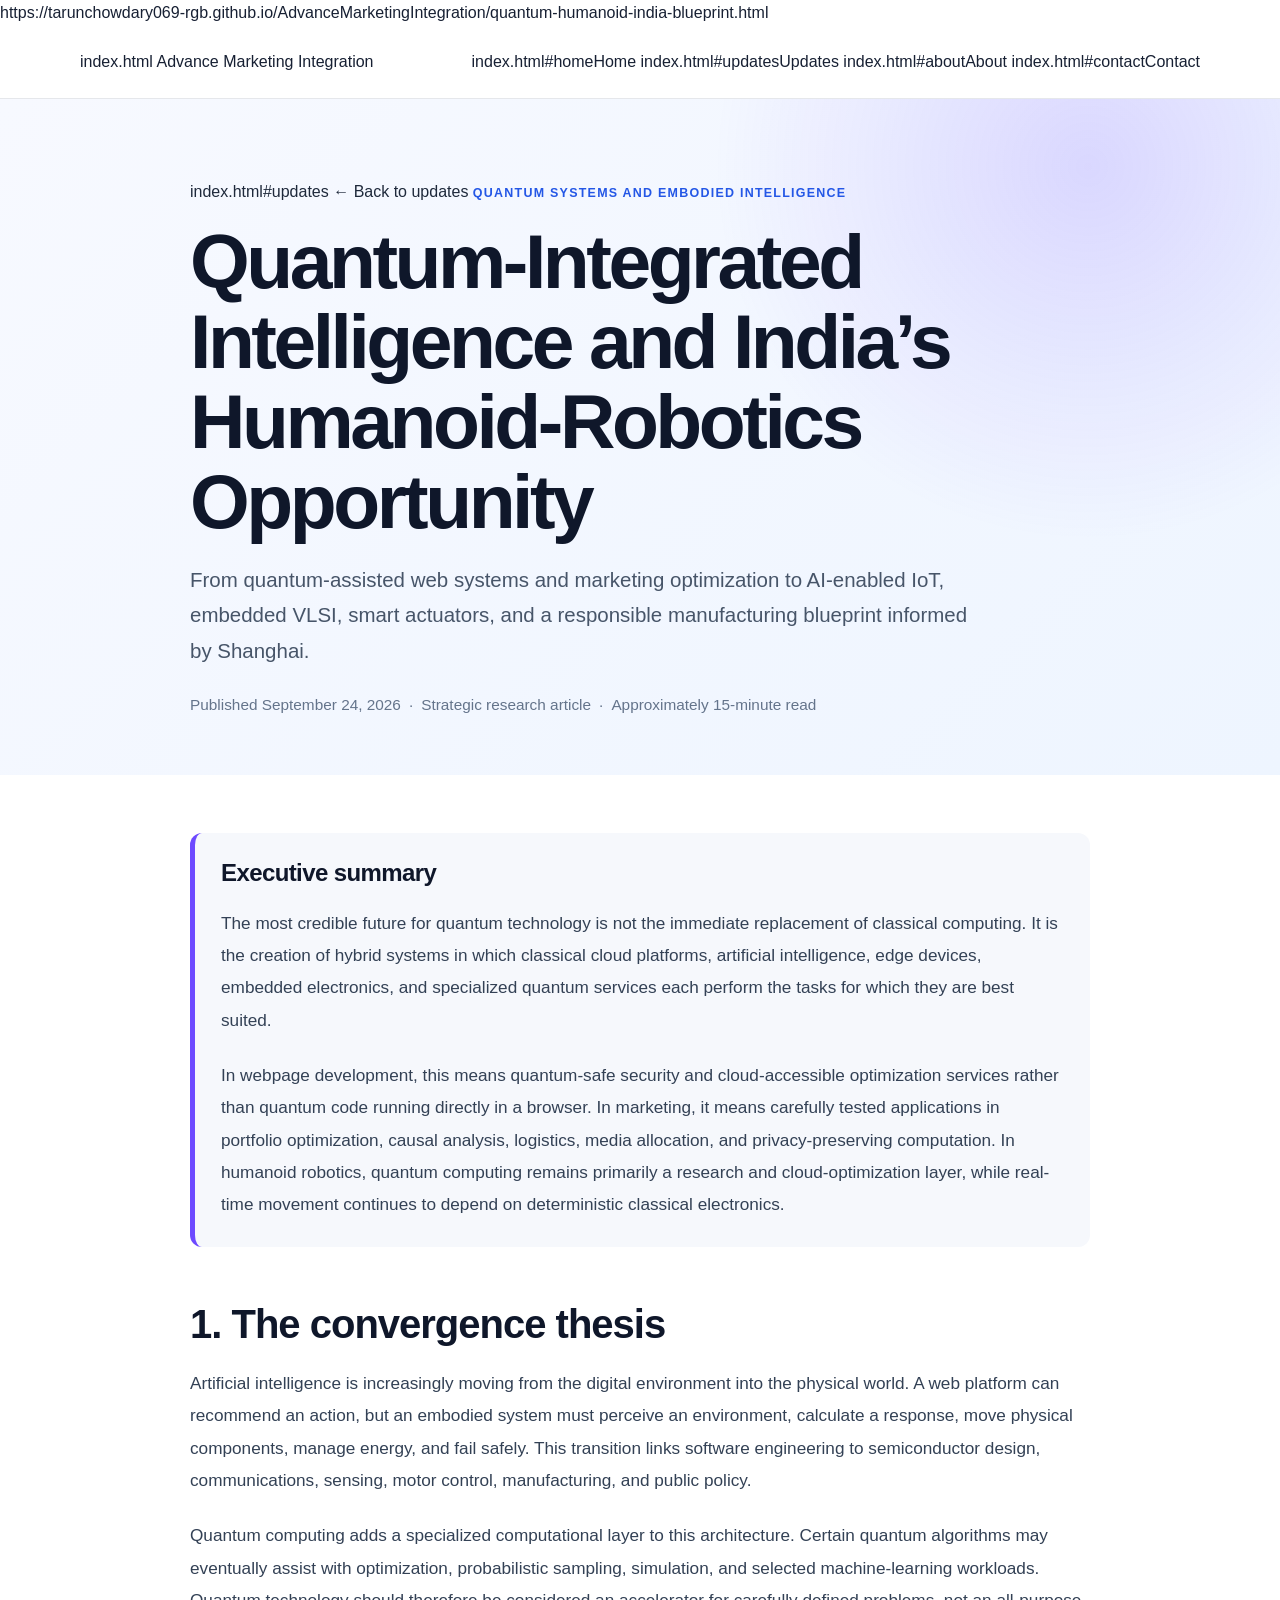
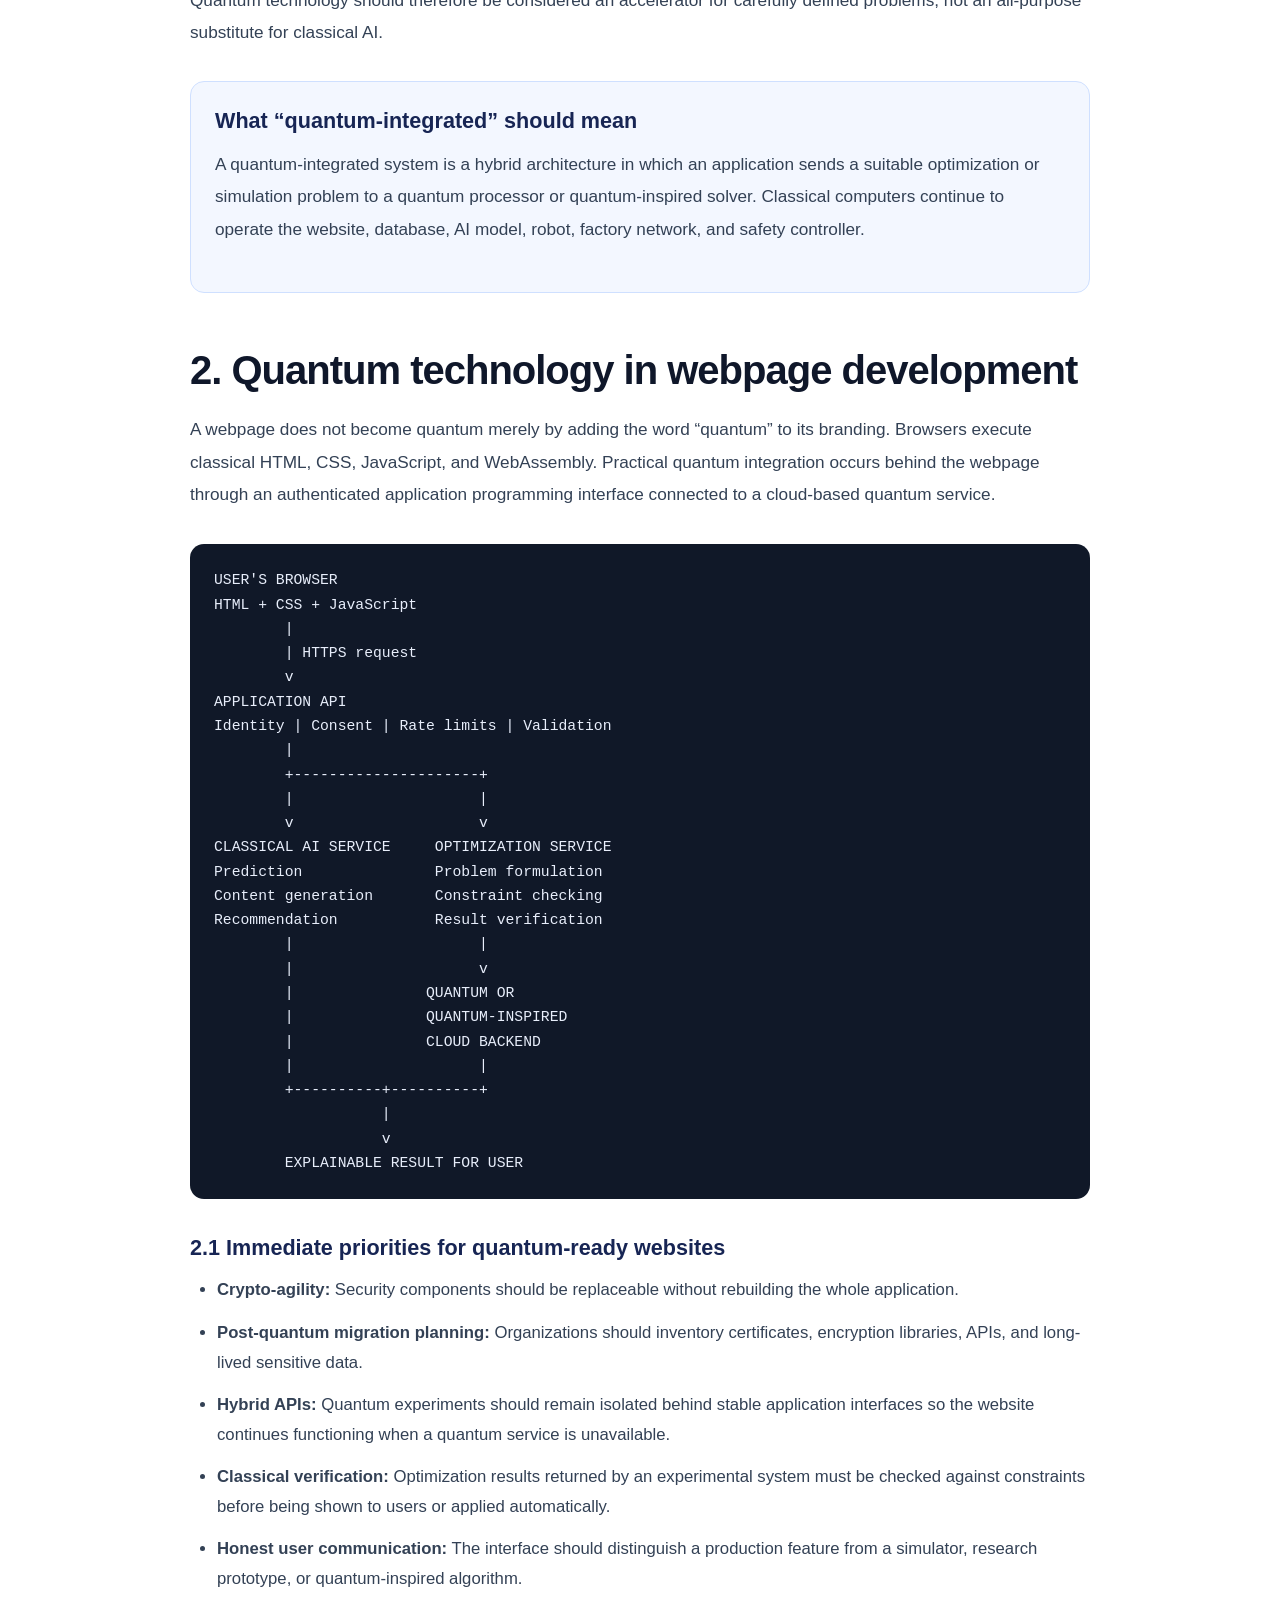
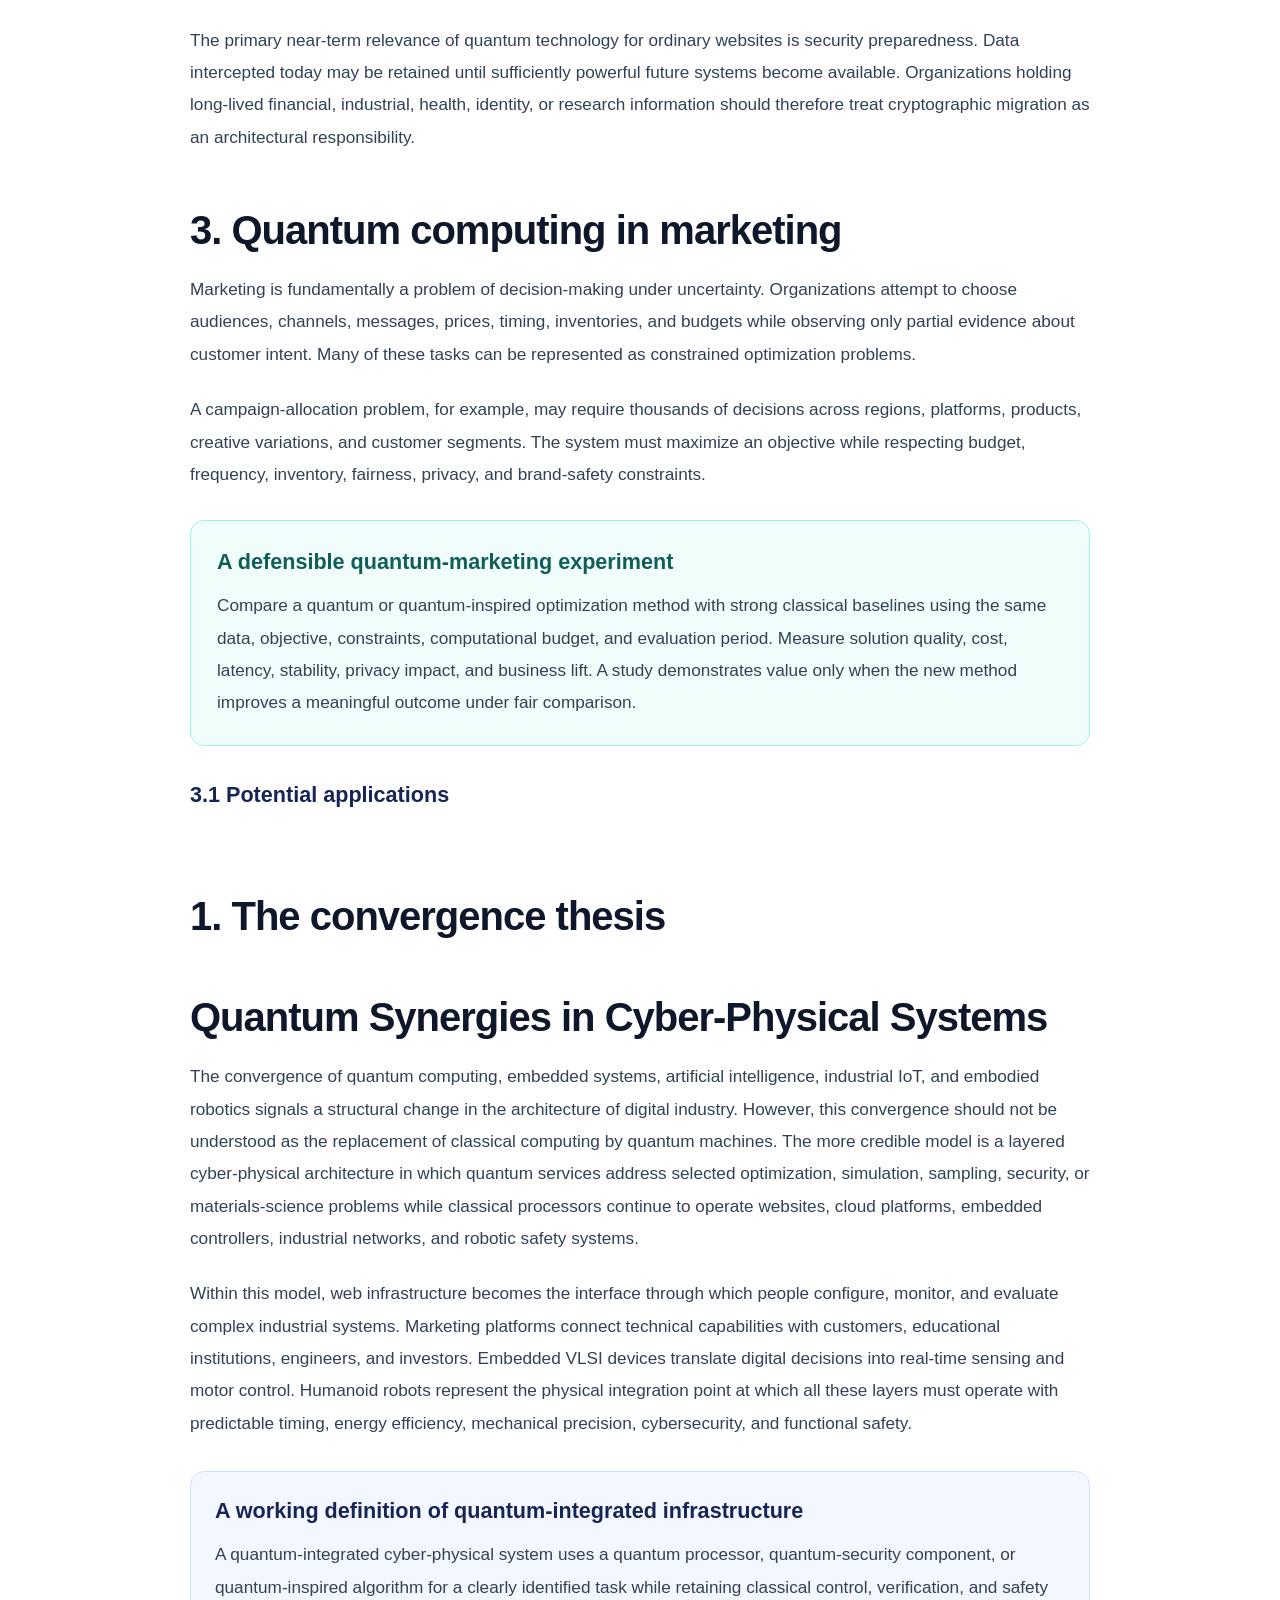
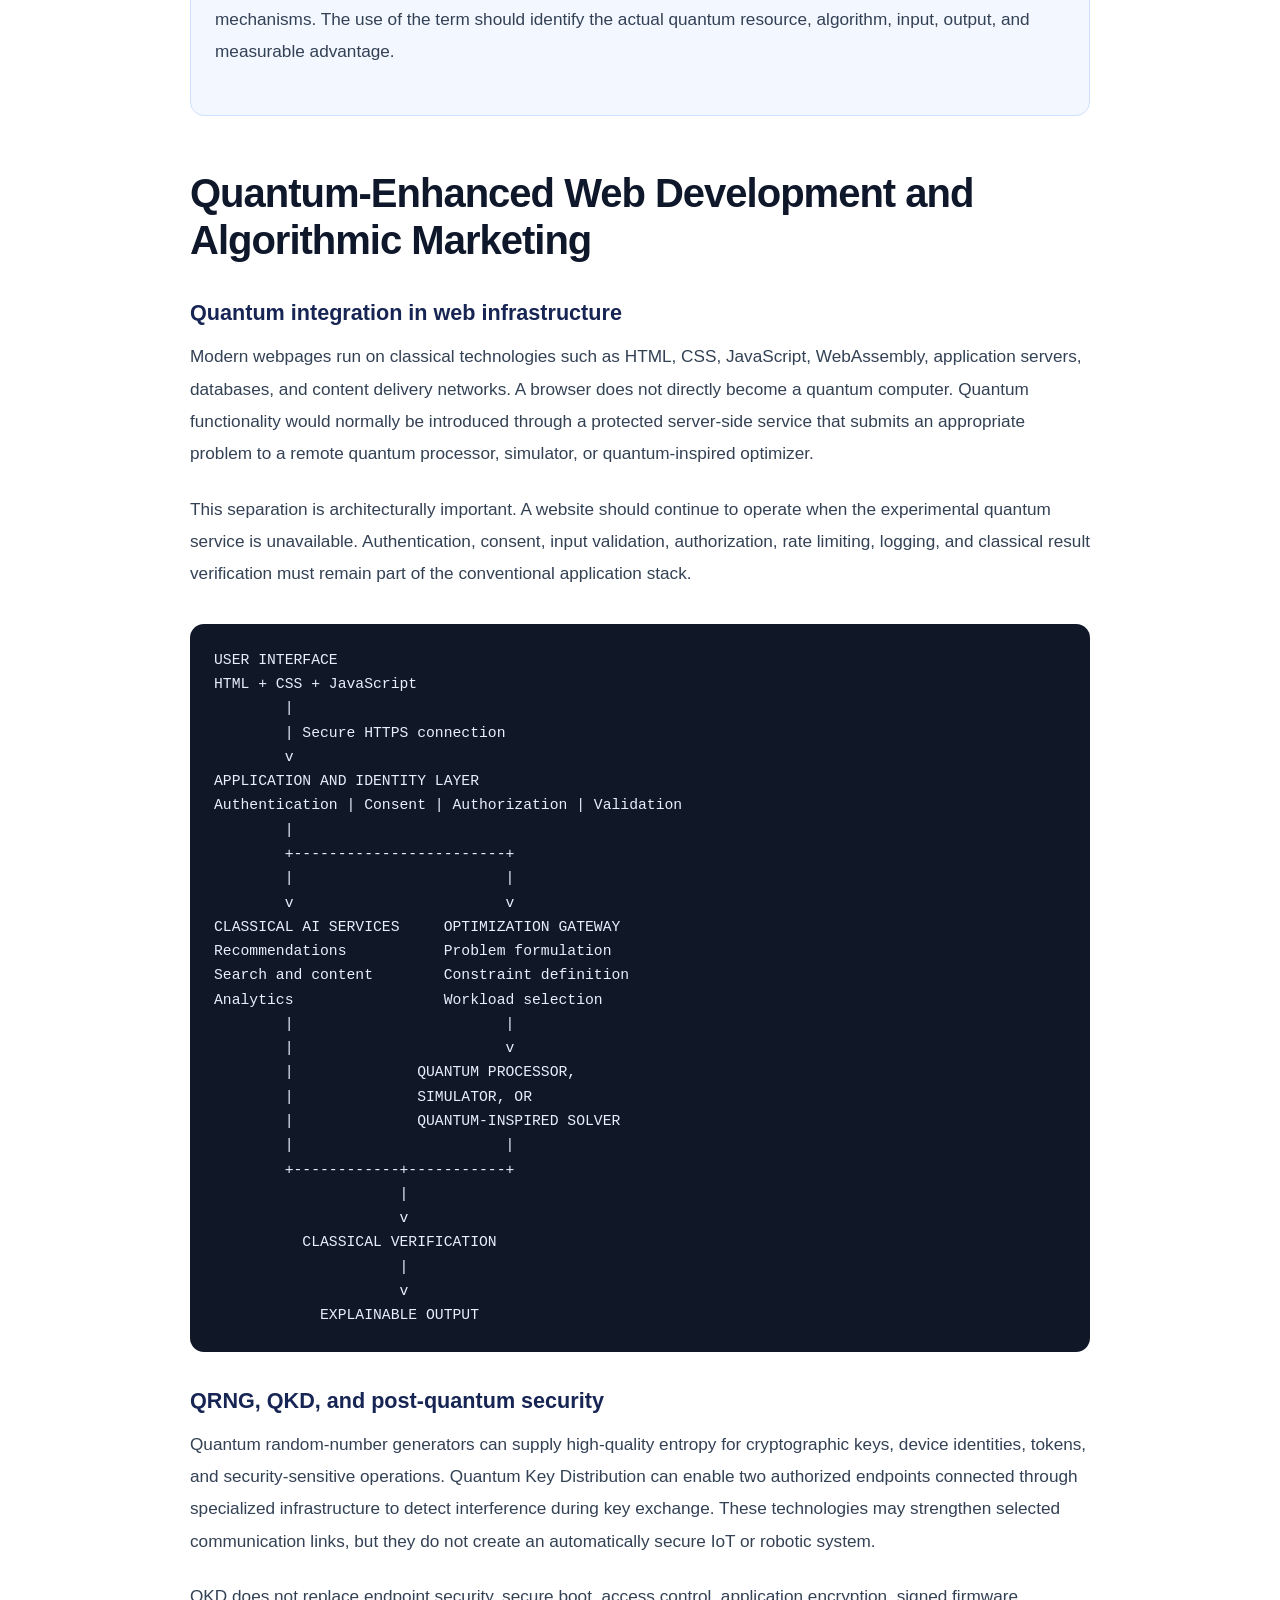
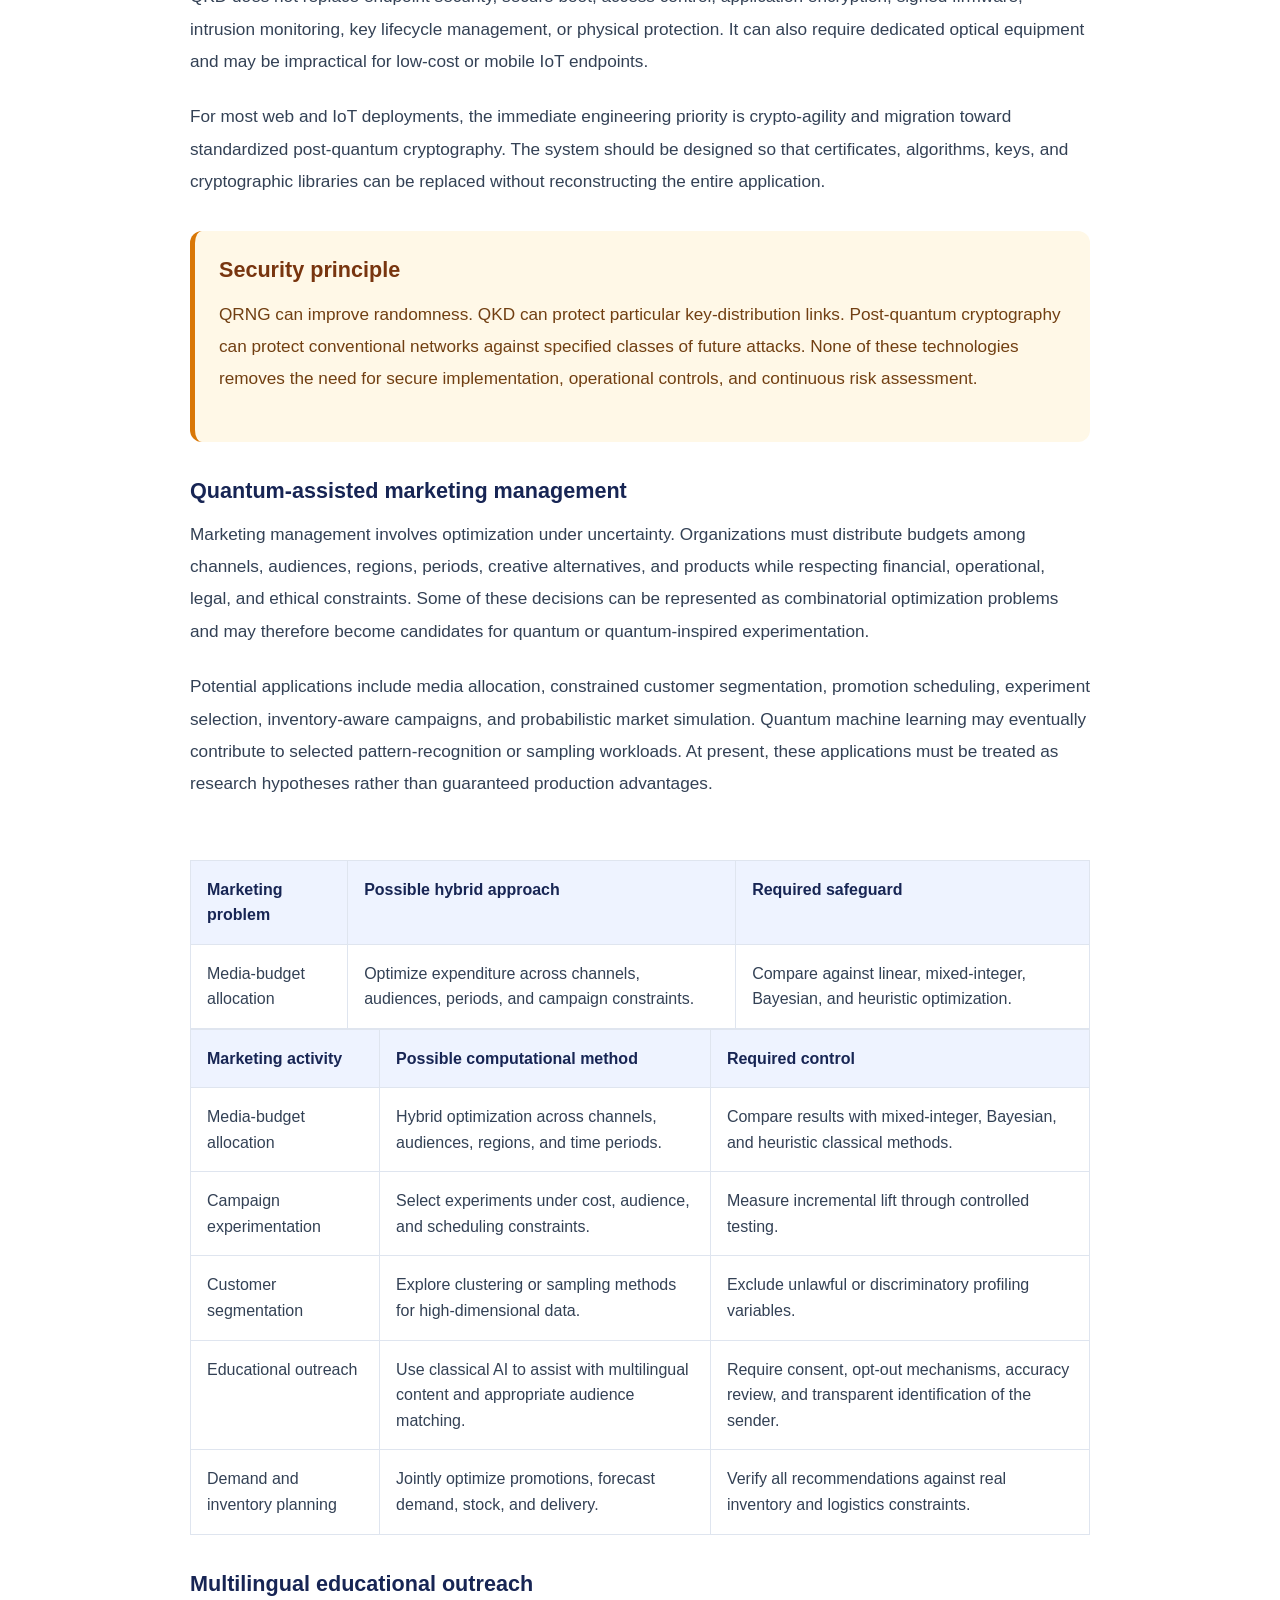
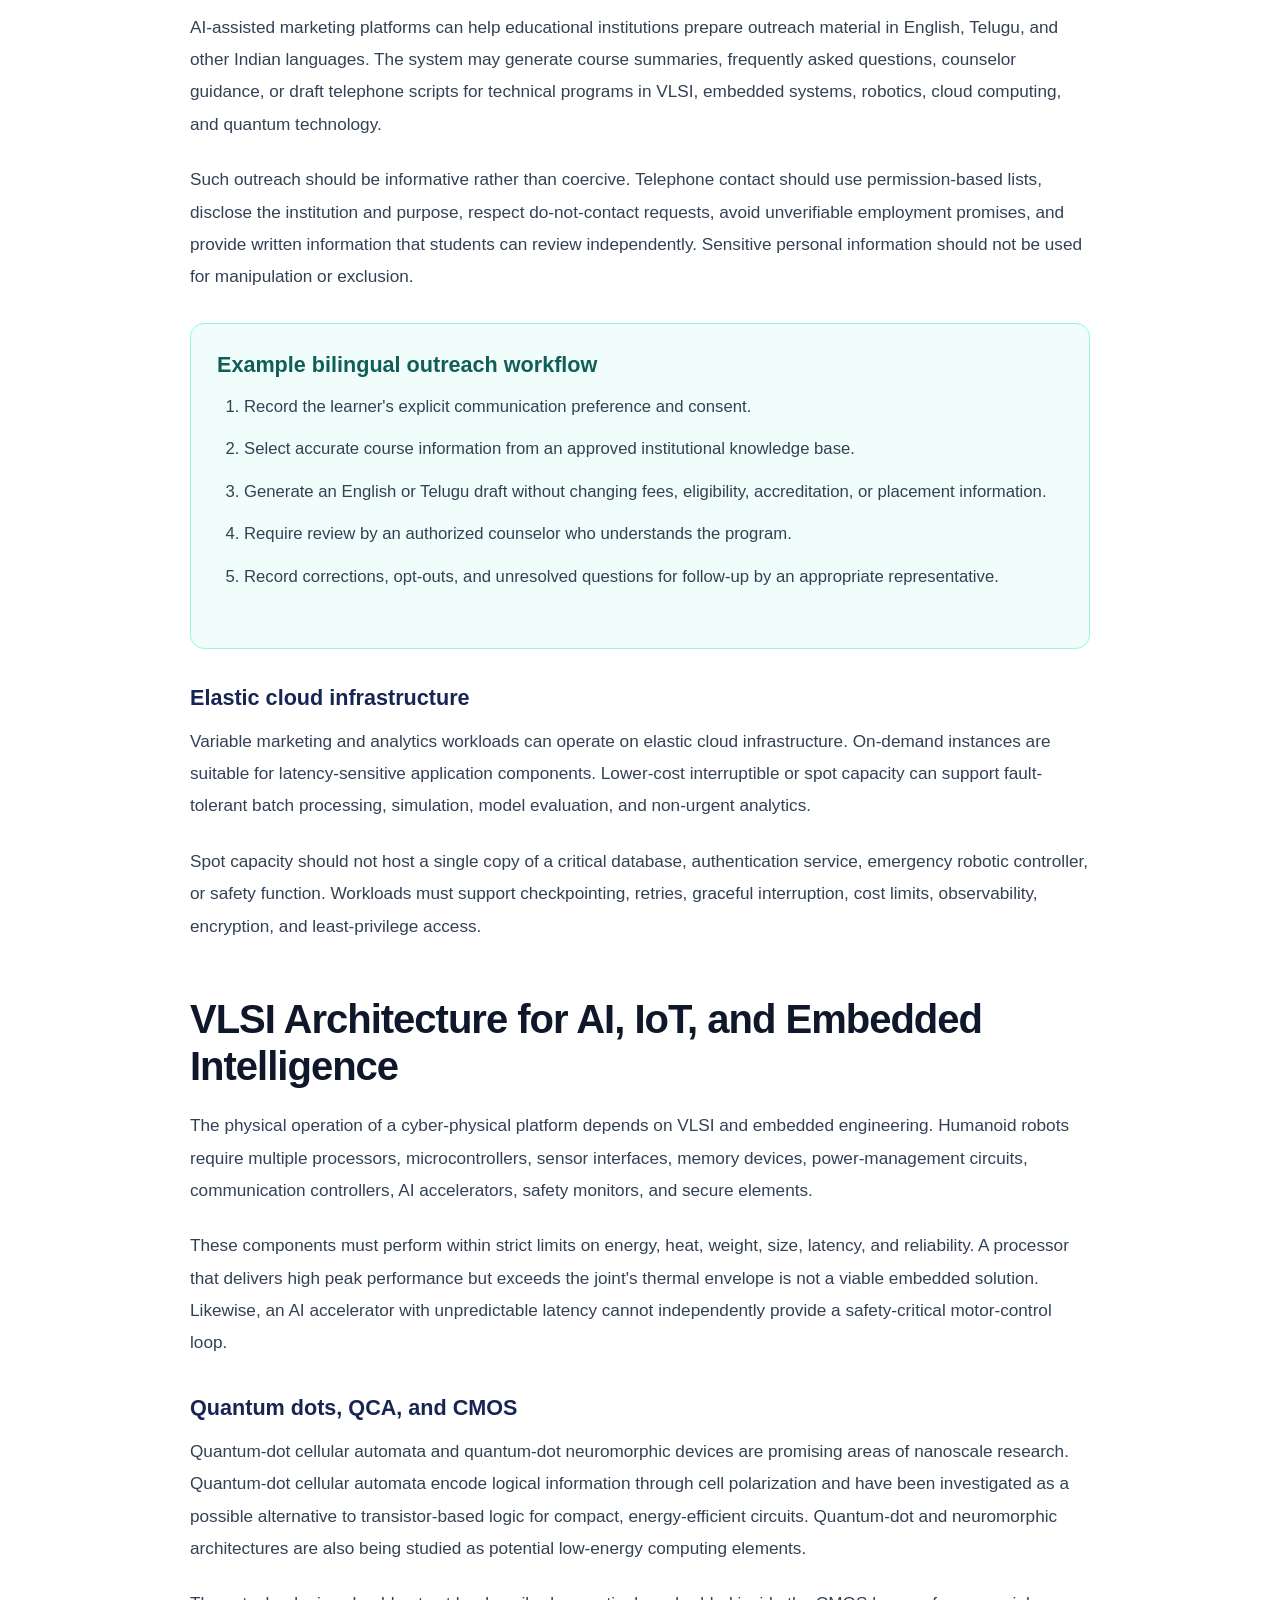
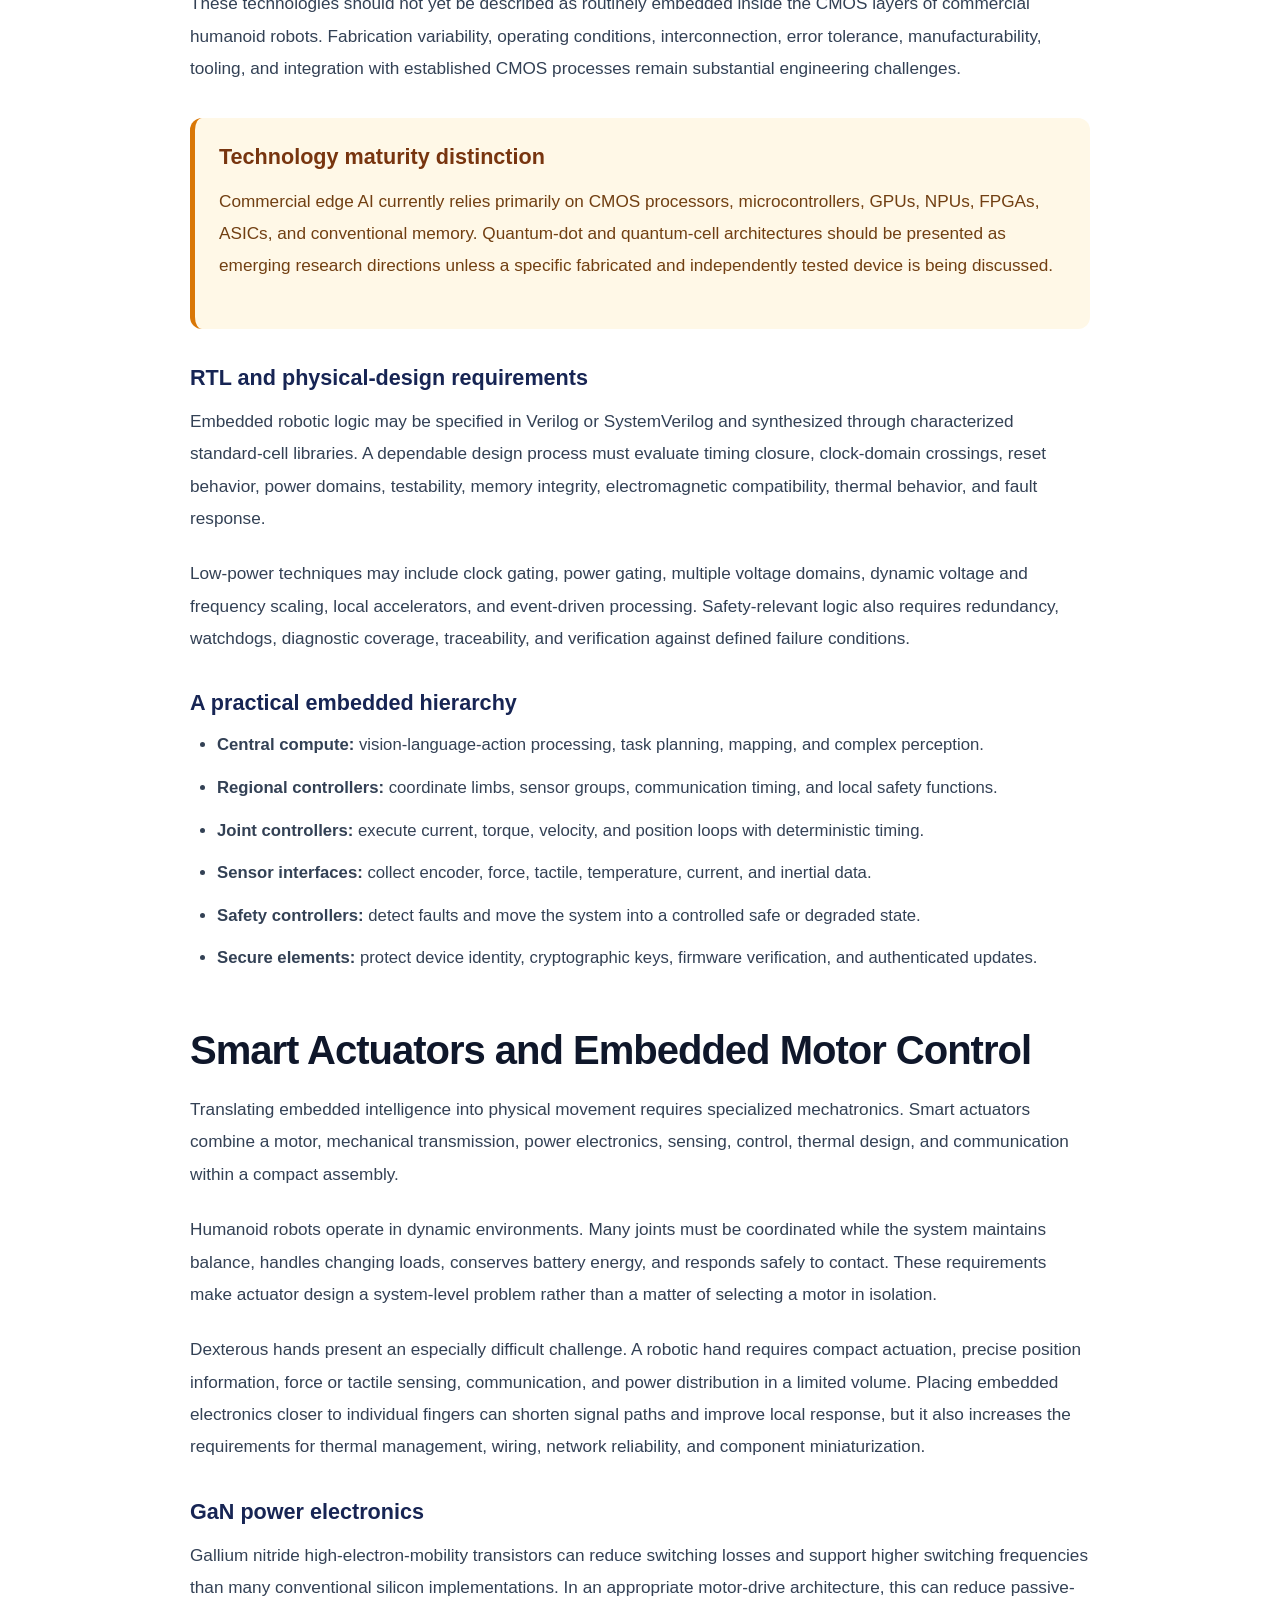
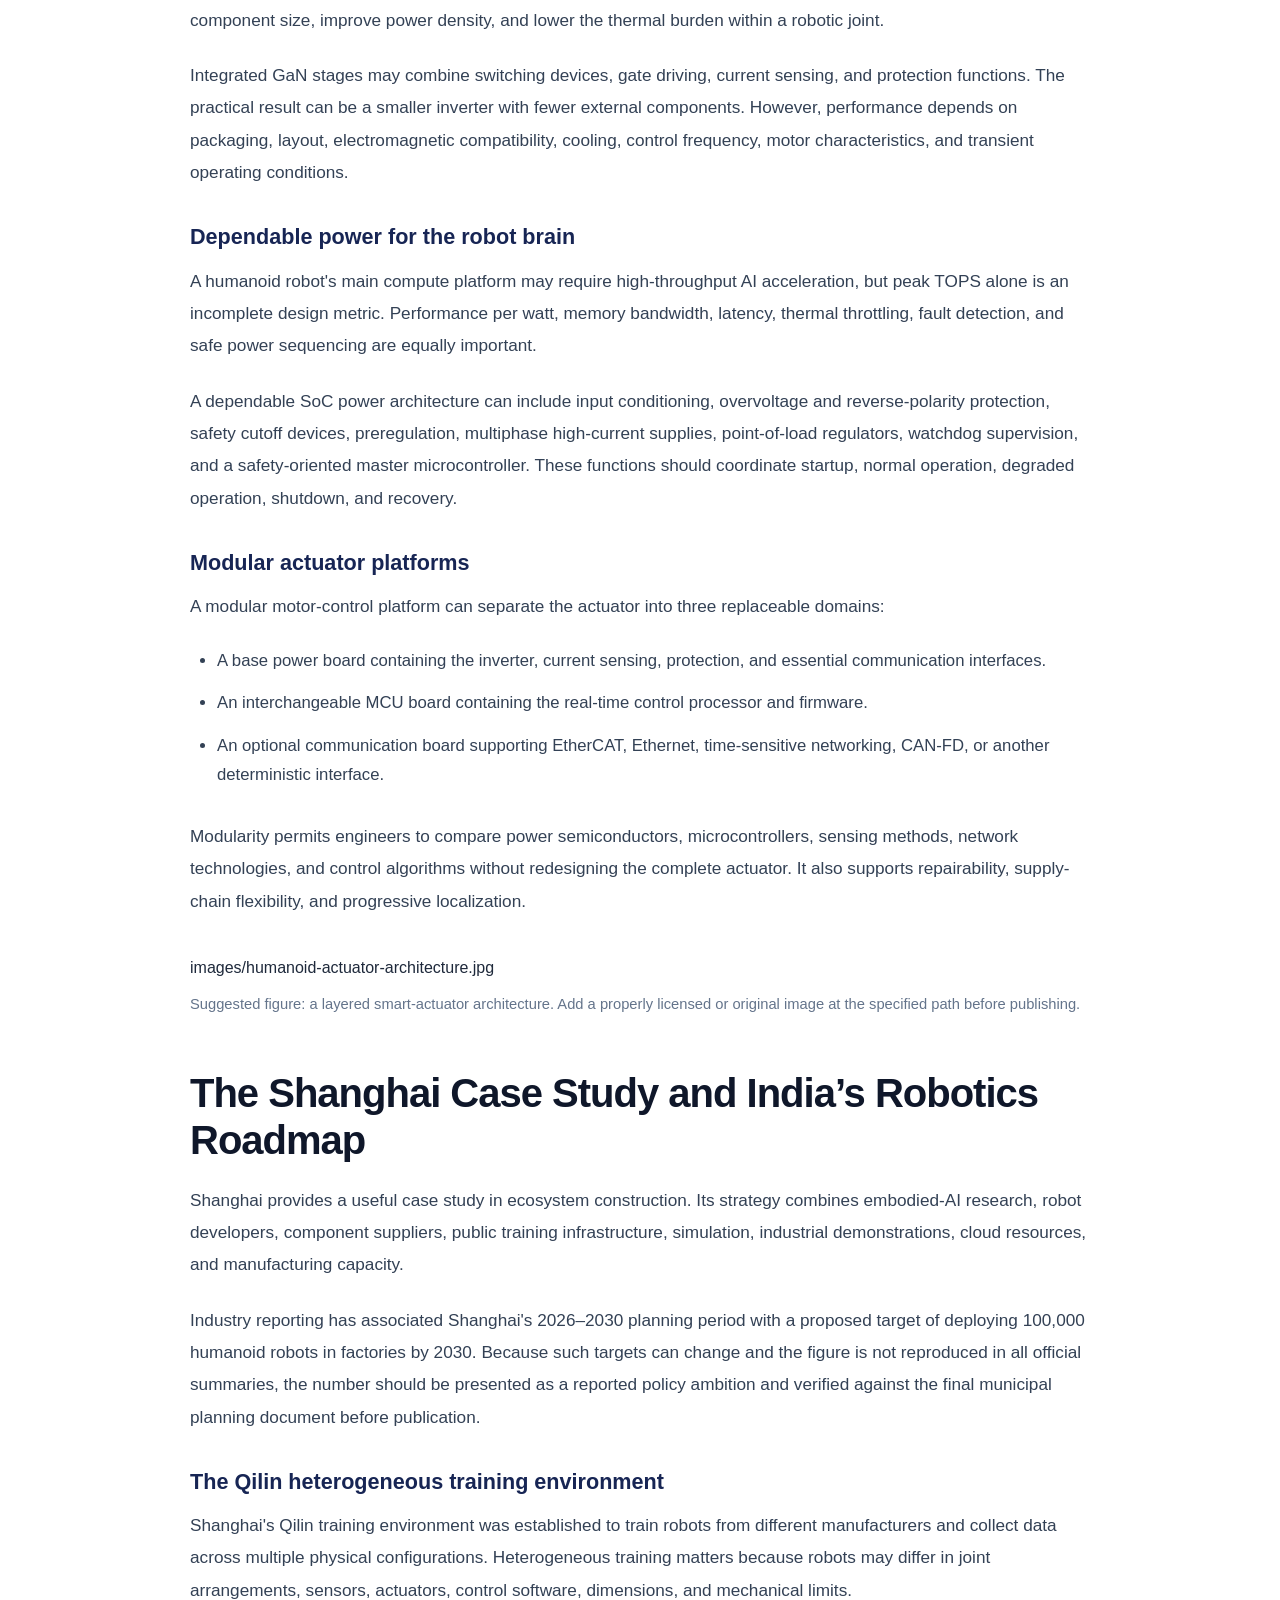
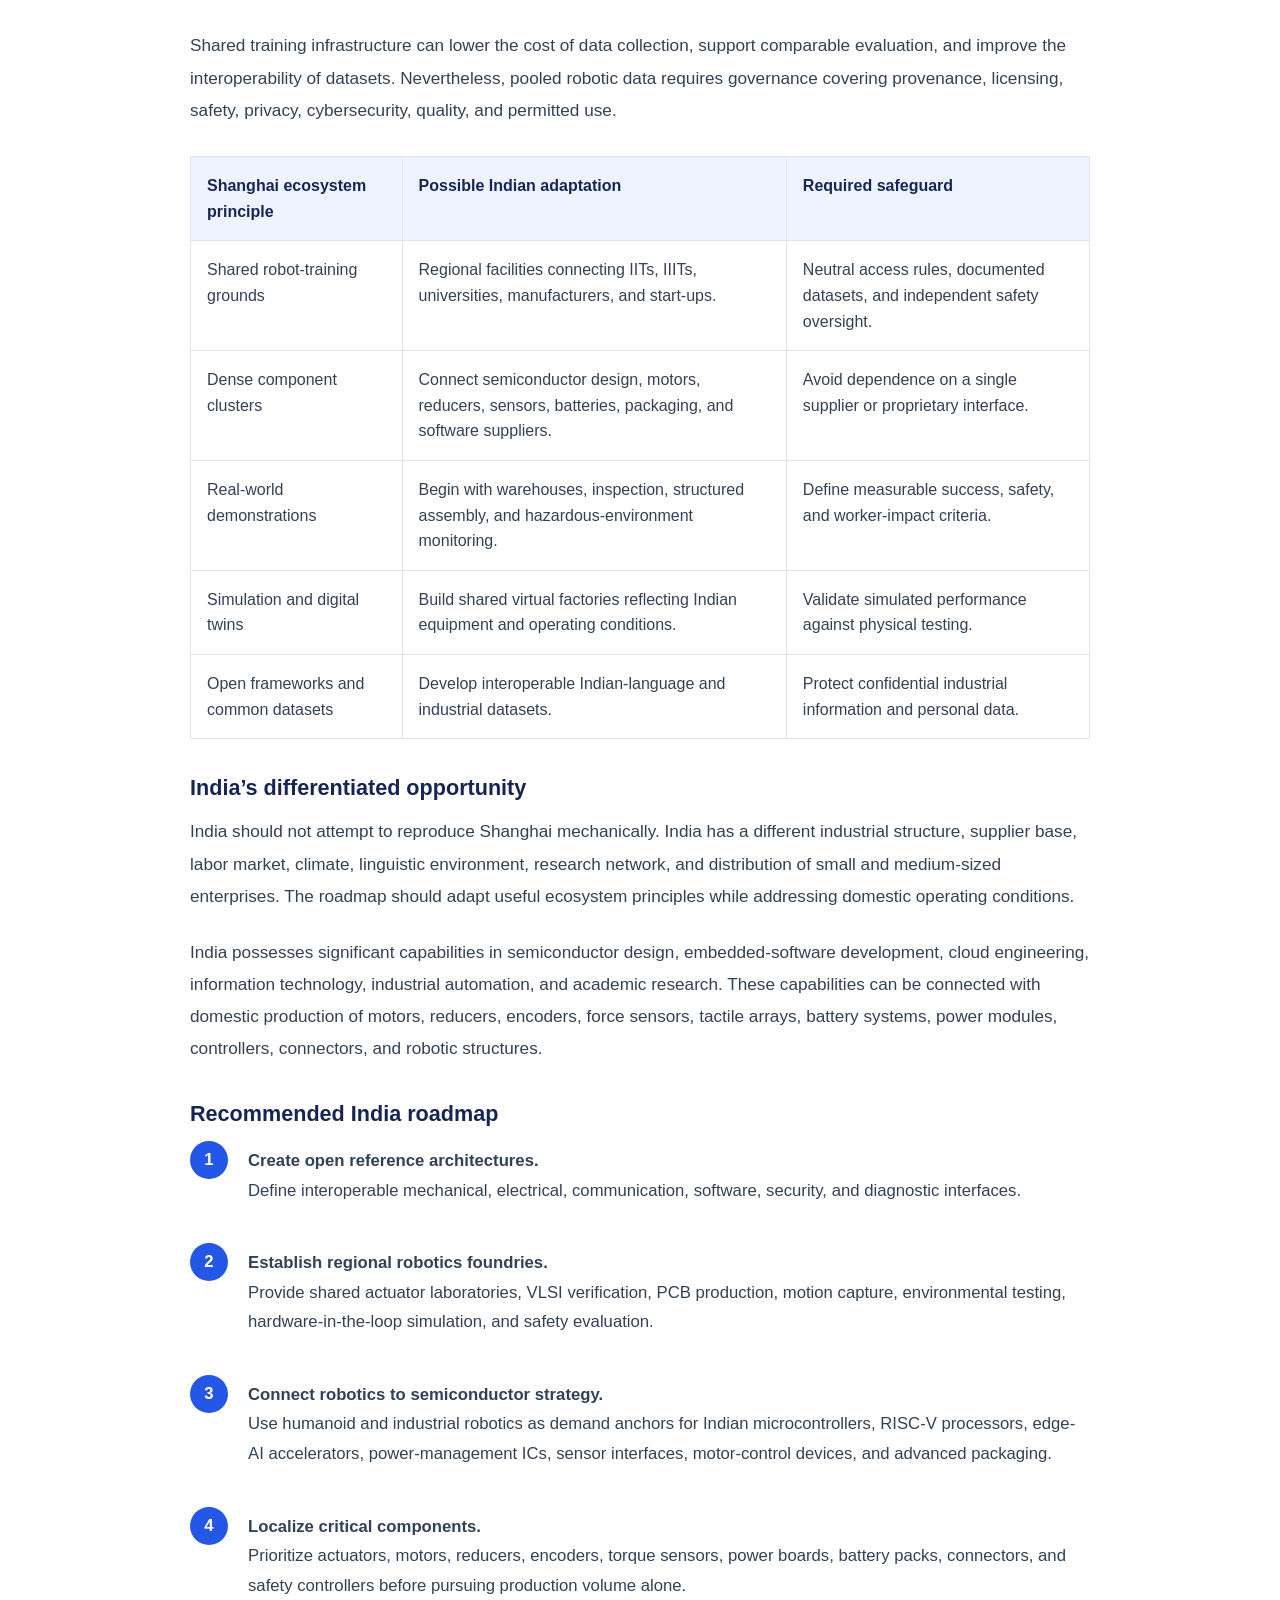
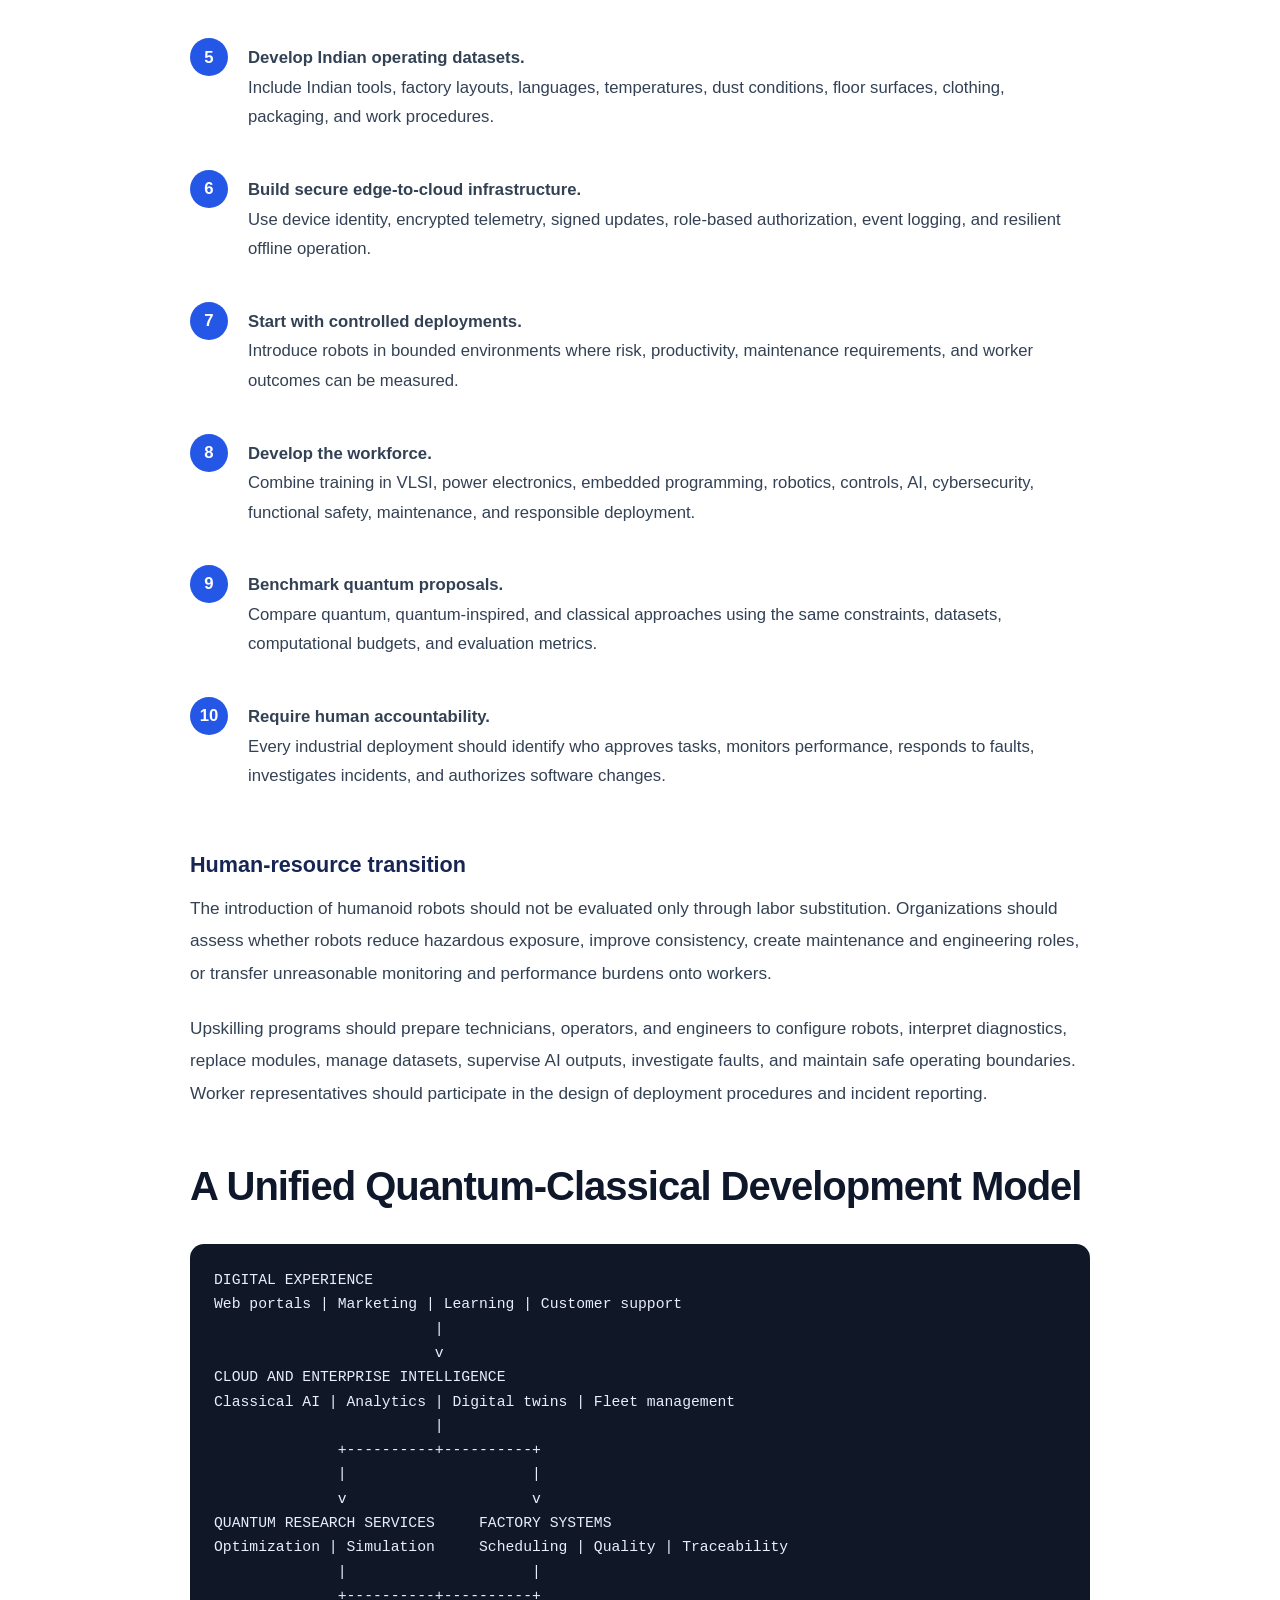
==== future-of-search-marketing.html @ 2c6d773c "Publish quantum cyber-physical systems article" ====
<!DOCTYPE html>
<html lang="en">
<head>
  <meta charset="UTF-8">

  <meta
    name="viewport"
    content="width=device-width, initial-scale=1.0"
  >

  <title>
    Quantum-Integrated Intelligence and India’s Humanoid-Robotics Opportunity |
    Advance Marketing Integration
  </title>

  <meta
    name="description"
    content="A strategic analysis of quantum-assisted web systems, marketing, AI, IoT, embedded VLSI, and a responsible roadmap for humanoid-robot development in India."
  >

  <meta name="robots" content="index, follow">

  https://tarunchowdary069-rgb.github.io/AdvanceMarketingIntegration/quantum-humanoid-india-blueprint.html

  <link rel="stylesheet" href="style.css">

  <style>
    :root {
      --article-ink: #172033;
      --article-muted: #526079;
      --article-blue: #2457e6;
      --article-purple: #6d4aff;
      --article-teal: #008c82;
      --article-line: #dfe5ef;
      --article-soft: #f6f8fc;
      --article-dark: #101828;
      --article-warning: #fff8e7;
    }

    .article-hero {
      padding: 80px 0 58px;
      background:
        radial-gradient(
          circle at 85% 10%,
          rgba(109, 74, 255, 0.18),
          transparent 30%
        ),
        linear-gradient(135deg, #f7f9ff 0%, #eef5ff 100%);
    }

    .article-wrap {
      width: min(900px, 92%);
      margin-inline: auto;
    }

    .back-link {
      display: inline-block;
      margin-bottom: 24px;
      color: var(--article-blue);
      font-weight: 750;
      text-decoration: none;
    }

    .back-link:hover,
    .back-link:focus-visible {
      text-decoration: underline;
      text-underline-offset: 4px;
    }

    .article-hero h1 {
      max-width: 880px;
      margin: 18px 0;
      color: #0f172a;
      font-size: clamp(2.35rem, 6vw, 4.8rem);
      line-height: 1.04;
      letter-spacing: -0.045em;
    }

    .article-subtitle {
      max-width: 790px;
      margin-bottom: 0;
      color: #475569;
      font-size: clamp(1.08rem, 2vw, 1.28rem);
      line-height: 1.72;
    }

    .article-meta {
      display: flex;
      flex-wrap: wrap;
      gap: 8px;
      margin-top: 25px;
      color: #64748b;
      font-size: 0.96rem;
    }

    .article {
      padding: 58px 0 86px;
      background: #ffffff;
      color: var(--article-ink);
    }

    /* Explicit visibility rules prevent inherited or transparent text. */
    .article p {
      display: block;
      visibility: visible;
      opacity: 1;
      margin: 0 0 1.45rem;
      color: #334155;
      font-size: 1.075rem;
      line-height: 1.88;
    }

    .article h2 {
      margin: 54px 0 19px;
      color: #0f172a;
      font-size: clamp(1.7rem, 4vw, 2.5rem);
      line-height: 1.18;
      letter-spacing: -0.025em;
    }

    .article h3 {
      margin: 34px 0 13px;
      color: #172554;
      font-size: 1.35rem;
      line-height: 1.35;
    }

    .article ul,
    .article ol {
      margin: 0 0 30px;
      padding-left: 27px;
    }

    .article li {
      margin-bottom: 13px;
      color: #334155;
      font-size: 1.045rem;
      line-height: 1.77;
    }

    .article a {
      color: #1d4ed8;
      text-decoration-thickness: 1.5px;
      text-underline-offset: 3px;
    }

    .article-summary {
      margin-bottom: 38px;
      padding: 26px;
      border-left: 5px solid var(--article-purple);
      border-radius: 12px;
      background: var(--article-soft);
    }

    .article-summary h2 {
      margin-top: 0;
      font-size: 1.5rem;
    }

    .article-summary p:last-child {
      margin-bottom: 0;
    }

    .definition {
      margin: 32px 0;
      padding: 24px;
      border: 1px solid #cfe0ff;
      border-radius: 14px;
      background: #f3f7ff;
    }

    .definition h3 {
      margin-top: 0;
    }

    .architecture {
      overflow-x: auto;
      margin: 34px 0;
      padding: 24px;
      border-radius: 14px;
      background: var(--article-dark);
      color: #e8eefb;
    }

    .architecture pre {
      min-width: 680px;
      margin: 0;
      color: #e8eefb;
      font: 0.92rem/1.65 Consolas, Monaco, monospace;
      white-space: pre;
    }

    .research-question {
      margin: 30px 0;
      padding: 26px;
      border-radius: 14px;
      background: #f0fdfa;
      border: 1px solid #99f6e4;
    }

    .research-question h3 {
      margin-top: 0;
      color: #115e59;
    }

    .research-question p:last-child {
      margin-bottom: 0;
    }

    .reality-check {
      margin: 34px 0;
      padding: 24px;
      border-left: 5px solid #d97706;
      border-radius: 12px;
      background: var(--article-warning);
    }

    .reality-check h3 {
      margin-top: 0;
      color: #78350f;
    }

    .reality-check p {
      color: #713f12;
    }

    .responsive-table {
      overflow-x: auto;
      margin: 30px 0;
    }

    .responsive-table table {
      width: 100%;
      min-width: 720px;
      border-collapse: collapse;
    }

    .responsive-table th,
    .responsive-table td {
      padding: 16px;
      border: 1px solid var(--article-line);
      text-align: left;
      vertical-align: top;
      line-height: 1.6;
    }

    .responsive-table th {
      background: #eef3ff;
      color: #172554;
    }

    .responsive-table td {
      color: #334155;
    }

    .roadmap {
      counter-reset: roadmap-step;
      list-style: none;
      padding-left: 0 !important;
    }

    .roadmap li {
      position: relative;
      padding: 5px 0 25px 58px;
      counter-increment: roadmap-step;
    }

    .roadmap li::before {
      content: counter(roadmap-step);
      position: absolute;
      top: 0;
      left: 0;
      display: grid;
      width: 38px;
      height: 38px;
      place-items: center;
      border-radius: 50%;
      background: var(--article-blue);
      color: #ffffff;
      font-weight: 800;
    }

    .source-list li {
      word-break: break-word;
    }

    .article-note {
      margin-top: 48px;
      padding: 22px;
      border: 1px solid #f1d28b;
      border-radius: 12px;
      background: var(--article-warning);
    }

    .article-note p {
      margin: 0;
      color: #713f12;
    }

    .article-cta {
      margin-top: 58px;
      padding: 34px;
      border-radius: 18px;
      background:
        linear-gradient(
          135deg,
          #101828 0%,
          #172554 60%,
          #312e81 100%
        );
      color: #ffffff;
    }

    .article-cta h2 {
      margin-top: 0;
      color: #ffffff;
    }

    .article-cta p {
      color: #dbeafe;
    }

    .article-cta .button {
      display: inline-block;
      margin-top: 10px;
      padding: 13px 20px;
      border-radius: 9px;
      background: #ffffff;
      color: #101828;
      font-weight: 800;
      text-decoration: none;
    }

    @media (max-width: 640px) {
      .article-hero {
        padding: 55px 0 40px;
      }

      .article {
        padding: 42px 0 64px;
      }

      .article p,
      .article li {
        font-size: 1rem;
      }

      .article-summary,
      .definition,
      .research-question,
      .reality-check,
      .article-cta {
        padding: 22px;
      }
    }
  </style>
</head>

<body>
  <header class="header">
    <div class="container nav">
      index.html
        Advance Marketing Integration
      </a>

      <button
        id="menuButton"
        class="menu-button"
        type="button"
        aria-label="Open navigation menu"
        aria-controls="mainNav"
        aria-expanded="false"
      >
        ☰
      </button>

      <nav id="mainNav" aria-label="Main navigation">
        index.html#homeHome</a>
        index.html#updatesUpdates</a>
        index.html#aboutAbout</a>
        index.html#contactContact</a>
      </nav>
    </div>
  </header>

  <main>
    <article>
      <header class="article-hero">
        <div class="article-wrap">
          index.html#updates
            ← Back to updates
          </a>

          <span class="tag">Quantum systems and embodied intelligence</span>

          <h1>
            Quantum-Integrated Intelligence and India’s Humanoid-Robotics
            Opportunity
          </h1>

          <p class="article-subtitle">
            From quantum-assisted web systems and marketing optimization to
            AI-enabled IoT, embedded VLSI, smart actuators, and a responsible
            manufacturing blueprint informed by Shanghai.
          </p>

          <div class="article-meta">
            <span>Published September 24, 2026</span>
            <span aria-hidden="true">·</span>
            <span>Strategic research article</span>
            <span aria-hidden="true">·</span>
            <span>Approximately 15-minute read</span>
          </div>
        </div>
      </header>

      <div class="article">
        <div class="article-wrap">
          <section
            class="article-summary"
            aria-labelledby="executiveSummary"
          >
            <h2 id="executiveSummary">Executive summary</h2>

            <p>
              The most credible future for quantum technology is not the
              immediate replacement of classical computing. It is the creation
              of hybrid systems in which classical cloud platforms, artificial
              intelligence, edge devices, embedded electronics, and specialized
              quantum services each perform the tasks for which they are best
              suited.
            </p>

            <p>
              In webpage development, this means quantum-safe security and
              cloud-accessible optimization services rather than quantum code
              running directly in a browser. In marketing, it means carefully
              tested applications in portfolio optimization, causal analysis,
              logistics, media allocation, and privacy-preserving computation.
              In humanoid robotics, quantum computing remains primarily a
              research and cloud-optimization layer, while real-time movement
              continues to depend on deterministic classical electronics.
            </p>
          </section>

          <h2>1. The convergence thesis</h2>

          <p>
            Artificial intelligence is increasingly moving from the digital
            environment into the physical world. A web platform can recommend
            an action, but an embodied system must perceive an environment,
            calculate a response, move physical components, manage energy, and
            fail safely. This transition links software engineering to
            semiconductor design, communications, sensing, motor control,
            manufacturing, and public policy.
          </p>

          <p>
            Quantum computing adds a specialized computational layer to this
            architecture. Certain quantum algorithms may eventually assist with
            optimization, probabilistic sampling, simulation, and selected
            machine-learning workloads. Quantum technology should therefore be
            considered an accelerator for carefully defined problems, not an
            all-purpose substitute for classical AI.
          </p>

          <div class="definition">
            <h3>What “quantum-integrated” should mean</h3>

            <p>
              A quantum-integrated system is a hybrid architecture in which an
              application sends a suitable optimization or simulation problem
              to a quantum processor or quantum-inspired solver. Classical
              computers continue to operate the website, database, AI model,
              robot, factory network, and safety controller.
            </p>
          </div>

          <h2>2. Quantum technology in webpage development</h2>

          <p>
            A webpage does not become quantum merely by adding the word
            “quantum” to its branding. Browsers execute classical HTML, CSS,
            JavaScript, and WebAssembly. Practical quantum integration occurs
            behind the webpage through an authenticated application programming
            interface connected to a cloud-based quantum service.
          </p>

          <div class="architecture" aria-label="Hybrid web architecture">
<pre>
USER'S BROWSER
HTML + CSS + JavaScript
        |
        | HTTPS request
        v
APPLICATION API
Identity | Consent | Rate limits | Validation
        |
        +---------------------+
        |                     |
        v                     v
CLASSICAL AI SERVICE     OPTIMIZATION SERVICE
Prediction               Problem formulation
Content generation       Constraint checking
Recommendation           Result verification
        |                     |
        |                     v
        |               QUANTUM OR
        |               QUANTUM-INSPIRED
        |               CLOUD BACKEND
        |                     |
        +----------+----------+
                   |
                   v
        EXPLAINABLE RESULT FOR USER
</pre>
          </div>

          <h3>2.1 Immediate priorities for quantum-ready websites</h3>

          <ul>
            <li>
              <strong>Crypto-agility:</strong> Security components should be
              replaceable without rebuilding the whole application.
            </li>

            <li>
              <strong>Post-quantum migration planning:</strong> Organizations
              should inventory certificates, encryption libraries, APIs, and
              long-lived sensitive data.
            </li>

            <li>
              <strong>Hybrid APIs:</strong> Quantum experiments should remain
              isolated behind stable application interfaces so the website
              continues functioning when a quantum service is unavailable.
            </li>

            <li>
              <strong>Classical verification:</strong> Optimization results
              returned by an experimental system must be checked against
              constraints before being shown to users or applied automatically.
            </li>

            <li>
              <strong>Honest user communication:</strong> The interface should
              distinguish a production feature from a simulator, research
              prototype, or quantum-inspired algorithm.
            </li>
          </ul>

          <p>
            The primary near-term relevance of quantum technology for ordinary
            websites is security preparedness. Data intercepted today may be
            retained until sufficiently powerful future systems become
            available. Organizations holding long-lived financial, industrial,
            health, identity, or research information should therefore treat
            cryptographic migration as an architectural responsibility.
          </p>

          <h2>3. Quantum computing in marketing</h2>

          <p>
            Marketing is fundamentally a problem of decision-making under
            uncertainty. Organizations attempt to choose audiences, channels,
            messages, prices, timing, inventories, and budgets while observing
            only partial evidence about customer intent. Many of these tasks can
            be represented as constrained optimization problems.
          </p>

          <p>
            A campaign-allocation problem, for example, may require thousands
            of decisions across regions, platforms, products, creative
            variations, and customer segments. The system must maximize an
            objective while respecting budget, frequency, inventory, fairness,
            privacy, and brand-safety constraints.
          </p>

          <div class="research-question">
            <h3>A defensible quantum-marketing experiment</h3>

            <p>
              Compare a quantum or quantum-inspired optimization method with
              strong classical baselines using the same data, objective,
              constraints, computational budget, and evaluation period. Measure
              solution quality, cost, latency, stability, privacy impact, and
              business lift. A study demonstrates value only when the new method
              improves a meaningful outcome under fair comparison.
            </p>
          </div>

          <h3>3.1 Potential applications</h3>

          <div class="responsive-table">
            <table>
              <thead>
                <tr>
                  <th scope="col">Marketing problem</th>
                  <th scope="col">Possible hybrid approach</th>
                  <th scope="col">Required safeguard</th>
                </tr>
              </thead>

              <tbody>
                <tr>
                  <td>Media-budget allocation</td>
                  <td>
                    Optimize expenditure across channels, audiences, periods,
                    and campaign constraints.
                  </td>
                  <td>
                    Compare against linear, mixed-integer, Bayesian, and
                    heuristic optimization.
                  </td>
                </tr>

                <tr>
             <h2>1. The convergence thesis</h2>
<h2>
  Quantum Synergies in Cyber-Physical Systems
</h2>

<p>
  The convergence of quantum computing, embedded systems, artificial
  intelligence, industrial IoT, and embodied robotics signals a structural
  change in the architecture of digital industry. However, this convergence
  should not be understood as the replacement of classical computing by
  quantum machines. The more credible model is a layered cyber-physical
  architecture in which quantum services address selected optimization,
  simulation, sampling, security, or materials-science problems while
  classical processors continue to operate websites, cloud platforms,
  embedded controllers, industrial networks, and robotic safety systems.
</p>

<p>
  Within this model, web infrastructure becomes the interface through which
  people configure, monitor, and evaluate complex industrial systems.
  Marketing platforms connect technical capabilities with customers,
  educational institutions, engineers, and investors. Embedded VLSI devices
  translate digital decisions into real-time sensing and motor control.
  Humanoid robots represent the physical integration point at which all these
  layers must operate with predictable timing, energy efficiency, mechanical
  precision, cybersecurity, and functional safety.
</p>

<div class="definition">
  <h3>A working definition of quantum-integrated infrastructure</h3>

  <p>
    A quantum-integrated cyber-physical system uses a quantum processor,
    quantum-security component, or quantum-inspired algorithm for a clearly
    identified task while retaining classical control, verification, and
    safety mechanisms. The use of the term should identify the actual quantum
    resource, algorithm, input, output, and measurable advantage.
  </p>
</div>

<h2>
  Quantum-Enhanced Web Development and Algorithmic Marketing
</h2>

<h3>Quantum integration in web infrastructure</h3>

<p>
  Modern webpages run on classical technologies such as HTML, CSS,
  JavaScript, WebAssembly, application servers, databases, and content
  delivery networks. A browser does not directly become a quantum computer.
  Quantum functionality would normally be introduced through a protected
  server-side service that submits an appropriate problem to a remote quantum
  processor, simulator, or quantum-inspired optimizer.
</p>

<p>
  This separation is architecturally important. A website should continue to
  operate when the experimental quantum service is unavailable. Authentication,
  consent, input validation, authorization, rate limiting, logging, and
  classical result verification must remain part of the conventional
  application stack.
</p>

<div class="architecture" aria-label="Quantum-integrated web architecture">
<pre>
USER INTERFACE
HTML + CSS + JavaScript
        |
        | Secure HTTPS connection
        v
APPLICATION AND IDENTITY LAYER
Authentication | Consent | Authorization | Validation
        |
        +------------------------+
        |                        |
        v                        v
CLASSICAL AI SERVICES     OPTIMIZATION GATEWAY
Recommendations           Problem formulation
Search and content        Constraint definition
Analytics                 Workload selection
        |                        |
        |                        v
        |              QUANTUM PROCESSOR,
        |              SIMULATOR, OR
        |              QUANTUM-INSPIRED SOLVER
        |                        |
        +------------+-----------+
                     |
                     v
          CLASSICAL VERIFICATION
                     |
                     v
            EXPLAINABLE OUTPUT
</pre>
</div>

<h3>QRNG, QKD, and post-quantum security</h3>

<p>
  Quantum random-number generators can supply high-quality entropy for
  cryptographic keys, device identities, tokens, and security-sensitive
  operations. Quantum Key Distribution can enable two authorized endpoints
  connected through specialized infrastructure to detect interference during
  key exchange. These technologies may strengthen selected communication
  links, but they do not create an automatically secure IoT or robotic system.
</p>

<p>
  QKD does not replace endpoint security, secure boot, access control,
  application encryption, signed firmware, intrusion monitoring, key
  lifecycle management, or physical protection. It can also require dedicated
  optical equipment and may be impractical for low-cost or mobile IoT
  endpoints.
</p>

<p>
  For most web and IoT deployments, the immediate engineering priority is
  crypto-agility and migration toward standardized post-quantum cryptography.
  The system should be designed so that certificates, algorithms, keys, and
  cryptographic libraries can be replaced without reconstructing the entire
  application.
</p>

<div class="reality-check">
  <h3>Security principle</h3>

  <p>
    QRNG can improve randomness. QKD can protect particular key-distribution
    links. Post-quantum cryptography can protect conventional networks against
    specified classes of future attacks. None of these technologies removes
    the need for secure implementation, operational controls, and continuous
    risk assessment.
  </p>
</div>

<h3>Quantum-assisted marketing management</h3>

<p>
  Marketing management involves optimization under uncertainty. Organizations
  must distribute budgets among channels, audiences, regions, periods,
  creative alternatives, and products while respecting financial,
  operational, legal, and ethical constraints. Some of these decisions can be
  represented as combinatorial optimization problems and may therefore become
  candidates for quantum or quantum-inspired experimentation.
</p>

<p>
  Potential applications include media allocation, constrained customer
  segmentation, promotion scheduling, experiment selection, inventory-aware
  campaigns, and probabilistic market simulation. Quantum machine learning may
  eventually contribute to selected pattern-recognition or sampling workloads.
  At present, these applications must be treated as research hypotheses rather
  than guaranteed production advantages.
</p>

<div class="responsive-table">
  <table>
    <thead>
      <tr>
        <th scope="col">Marketing activity</th>
        <th scope="col">Possible computational method</th>
        <th scope="col">Required control</th>
      </tr>
    </thead>

    <tbody>
      <tr>
        <td>Media-budget allocation</td>
        <td>
          Hybrid optimization across channels, audiences, regions, and time
          periods.
        </td>
        <td>
          Compare results with mixed-integer, Bayesian, and heuristic
          classical methods.
        </td>
      </tr>

      <tr>
        <td>Campaign experimentation</td>
        <td>
          Select experiments under cost, audience, and scheduling constraints.
        </td>
        <td>
          Measure incremental lift through controlled testing.
        </td>
      </tr>

      <tr>
        <td>Customer segmentation</td>
        <td>
          Explore clustering or sampling methods for high-dimensional data.
        </td>
        <td>
          Exclude unlawful or discriminatory profiling variables.
        </td>
      </tr>

      <tr>
        <td>Educational outreach</td>
        <td>
          Use classical AI to assist with multilingual content and appropriate
          audience matching.
        </td>
        <td>
          Require consent, opt-out mechanisms, accuracy review, and transparent
          identification of the sender.
        </td>
      </tr>

      <tr>
        <td>Demand and inventory planning</td>
        <td>
          Jointly optimize promotions, forecast demand, stock, and delivery.
        </td>
        <td>
          Verify all recommendations against real inventory and logistics
          constraints.
        </td>
      </tr>
    </tbody>
  </table>
</div>

<h3>Multilingual educational outreach</h3>

<p>
  AI-assisted marketing platforms can help educational institutions prepare
  outreach material in English, Telugu, and other Indian languages. The system
  may generate course summaries, frequently asked questions, counselor
  guidance, or draft telephone scripts for technical programs in VLSI,
  embedded systems, robotics, cloud computing, and quantum technology.
</p>

<p>
  Such outreach should be informative rather than coercive. Telephone contact
  should use permission-based lists, disclose the institution and purpose,
  respect do-not-contact requests, avoid unverifiable employment promises, and
  provide written information that students can review independently.
  Sensitive personal information should not be used for manipulation or
  exclusion.
</p>

<div class="research-question">
  <h3>Example bilingual outreach workflow</h3>

  <ol>
    <li>
      Record the learner's explicit communication preference and consent.
    </li>

    <li>
      Select accurate course information from an approved institutional
      knowledge base.
    </li>

    <li>
      Generate an English or Telugu draft without changing fees, eligibility,
      accreditation, or placement information.
    </li>

    <li>
      Require review by an authorized counselor who understands the program.
    </li>

    <li>
      Record corrections, opt-outs, and unresolved questions for follow-up by
      an appropriate representative.
    </li>
  </ol>
</div>

<h3>Elastic cloud infrastructure</h3>

<p>
  Variable marketing and analytics workloads can operate on elastic cloud
  infrastructure. On-demand instances are suitable for latency-sensitive
  application components. Lower-cost interruptible or spot capacity can
  support fault-tolerant batch processing, simulation, model evaluation, and
  non-urgent analytics.
</p>

<p>
  Spot capacity should not host a single copy of a critical database,
  authentication service, emergency robotic controller, or safety function.
  Workloads must support checkpointing, retries, graceful interruption, cost
  limits, observability, encryption, and least-privilege access.
</p>

<h2>
  VLSI Architecture for AI, IoT, and Embedded Intelligence
</h2>

<p>
  The physical operation of a cyber-physical platform depends on VLSI and
  embedded engineering. Humanoid robots require multiple processors,
  microcontrollers, sensor interfaces, memory devices, power-management
  circuits, communication controllers, AI accelerators, safety monitors, and
  secure elements.
</p>

<p>
  These components must perform within strict limits on energy, heat, weight,
  size, latency, and reliability. A processor that delivers high peak
  performance but exceeds the joint's thermal envelope is not a viable
  embedded solution. Likewise, an AI accelerator with unpredictable latency
  cannot independently provide a safety-critical motor-control loop.
</p>

<h3>Quantum dots, QCA, and CMOS</h3>

<p>
  Quantum-dot cellular automata and quantum-dot neuromorphic devices are
  promising areas of nanoscale research. Quantum-dot cellular automata encode
  logical information through cell polarization and have been investigated as
  a possible alternative to transistor-based logic for compact,
  energy-efficient circuits. Quantum-dot and neuromorphic architectures are
  also being studied as potential low-energy computing elements.
</p>

<p>
  These technologies should not yet be described as routinely embedded inside
  the CMOS layers of commercial humanoid robots. Fabrication variability,
  operating conditions, interconnection, error tolerance, manufacturability,
  tooling, and integration with established CMOS processes remain substantial
  engineering challenges.
</p>

<div class="reality-check">
  <h3>Technology maturity distinction</h3>

  <p>
    Commercial edge AI currently relies primarily on CMOS processors,
    microcontrollers, GPUs, NPUs, FPGAs, ASICs, and conventional memory.
    Quantum-dot and quantum-cell architectures should be presented as emerging
    research directions unless a specific fabricated and independently tested
    device is being discussed.
  </p>
</div>

<h3>RTL and physical-design requirements</h3>

<p>
  Embedded robotic logic may be specified in Verilog or SystemVerilog and
  synthesized through characterized standard-cell libraries. A dependable
  design process must evaluate timing closure, clock-domain crossings, reset
  behavior, power domains, testability, memory integrity, electromagnetic
  compatibility, thermal behavior, and fault response.
</p>

<p>
  Low-power techniques may include clock gating, power gating, multiple
  voltage domains, dynamic voltage and frequency scaling, local accelerators,
  and event-driven processing. Safety-relevant logic also requires redundancy,
  watchdogs, diagnostic coverage, traceability, and verification against
  defined failure conditions.
</p>

<h3>A practical embedded hierarchy</h3>

<ul>
  <li>
    <strong>Central compute:</strong>
    vision-language-action processing, task planning, mapping, and complex
    perception.
  </li>

  <li>
    <strong>Regional controllers:</strong>
    coordinate limbs, sensor groups, communication timing, and local safety
    functions.
  </li>

  <li>
    <strong>Joint controllers:</strong>
    execute current, torque, velocity, and position loops with deterministic
    timing.
  </li>

  <li>
    <strong>Sensor interfaces:</strong>
    collect encoder, force, tactile, temperature, current, and inertial data.
  </li>

  <li>
    <strong>Safety controllers:</strong>
    detect faults and move the system into a controlled safe or degraded
    state.
  </li>

  <li>
    <strong>Secure elements:</strong>
    protect device identity, cryptographic keys, firmware verification, and
    authenticated updates.
  </li>
</ul>

<h2>Smart Actuators and Embedded Motor Control</h2>

<p>
  Translating embedded intelligence into physical movement requires
  specialized mechatronics. Smart actuators combine a motor, mechanical
  transmission, power electronics, sensing, control, thermal design, and
  communication within a compact assembly.
</p>

<p>
  Humanoid robots operate in dynamic environments. Many joints must be
  coordinated while the system maintains balance, handles changing loads,
  conserves battery energy, and responds safely to contact. These requirements
  make actuator design a system-level problem rather than a matter of selecting
  a motor in isolation.
</p>

<p>
  Dexterous hands present an especially difficult challenge. A robotic hand
  requires compact actuation, precise position information, force or tactile
  sensing, communication, and power distribution in a limited volume. Placing
  embedded electronics closer to individual fingers can shorten signal paths
  and improve local response, but it also increases the requirements for
  thermal management, wiring, network reliability, and component
  miniaturization.
</p>

<h3>GaN power electronics</h3>

<p>
  Gallium nitride high-electron-mobility transistors can reduce switching
  losses and support higher switching frequencies than many conventional
  silicon implementations. In an appropriate motor-drive architecture, this
  can reduce passive-component size, improve power density, and lower the
  thermal burden within a robotic joint.
</p>

<p>
  Integrated GaN stages may combine switching devices, gate driving, current
  sensing, and protection functions. The practical result can be a smaller
  inverter with fewer external components. However, performance depends on
  packaging, layout, electromagnetic compatibility, cooling, control
  frequency, motor characteristics, and transient operating conditions.
</p>

<h3>Dependable power for the robot brain</h3>

<p>
  A humanoid robot's main compute platform may require high-throughput AI
  acceleration, but peak TOPS alone is an incomplete design metric.
  Performance per watt, memory bandwidth, latency, thermal throttling, fault
  detection, and safe power sequencing are equally important.
</p>

<p>
  A dependable SoC power architecture can include input conditioning,
  overvoltage and reverse-polarity protection, safety cutoff devices,
  preregulation, multiphase high-current supplies, point-of-load regulators,
  watchdog supervision, and a safety-oriented master microcontroller. These
  functions should coordinate startup, normal operation, degraded operation,
  shutdown, and recovery.
</p>

<h3>Modular actuator platforms</h3>

<p>
  A modular motor-control platform can separate the actuator into three
  replaceable domains:
</p>

<ul>
  <li>
    A base power board containing the inverter, current sensing, protection,
    and essential communication interfaces.
  </li>

  <li>
    An interchangeable MCU board containing the real-time control processor
    and firmware.
  </li>

  <li>
    An optional communication board supporting EtherCAT, Ethernet,
    time-sensitive networking, CAN-FD, or another deterministic interface.
  </li>
</ul>

<p>
  Modularity permits engineers to compare power semiconductors,
  microcontrollers, sensing methods, network technologies, and control
  algorithms without redesigning the complete actuator. It also supports
  repairability, supply-chain flexibility, and progressive localization.
</p>

<figure class="article-figure">
  images/humanoid-actuator-architecture.jpg

  <figcaption>
    Suggested figure: a layered smart-actuator architecture. Add a properly
    licensed or original image at the specified path before publishing.
  </figcaption>
</figure>

<h2>The Shanghai Case Study and India’s Robotics Roadmap</h2>

<p>
  Shanghai provides a useful case study in ecosystem construction. Its
  strategy combines embodied-AI research, robot developers, component
  suppliers, public training infrastructure, simulation, industrial
  demonstrations, cloud resources, and manufacturing capacity.
</p>

<p>
  Industry reporting has associated Shanghai's 2026–2030 planning period with
  a proposed target of deploying 100,000 humanoid robots in factories by
  2030. Because such targets can change and the figure is not reproduced in
  all official summaries, the number should be presented as a reported policy
  ambition and verified against the final municipal planning document before
  publication.
</p>

<h3>The Qilin heterogeneous training environment</h3>

<p>
  Shanghai's Qilin training environment was established to train robots from
  different manufacturers and collect data across multiple physical
  configurations. Heterogeneous training matters because robots may differ in
  joint arrangements, sensors, actuators, control software, dimensions, and
  mechanical limits.
</p>

<p>
  Shared training infrastructure can lower the cost of data collection,
  support comparable evaluation, and improve the interoperability of datasets.
  Nevertheless, pooled robotic data requires governance covering provenance,
  licensing, safety, privacy, cybersecurity, quality, and permitted use.
</p>

<div class="responsive-table">
  <table>
    <thead>
      <tr>
        <th scope="col">Shanghai ecosystem principle</th>
        <th scope="col">Possible Indian adaptation</th>
        <th scope="col">Required safeguard</th>
      </tr>
    </thead>

    <tbody>
      <tr>
        <td>Shared robot-training grounds</td>
        <td>
          Regional facilities connecting IITs, IIITs, universities,
          manufacturers, and start-ups.
        </td>
        <td>
          Neutral access rules, documented datasets, and independent safety
          oversight.
        </td>
      </tr>

      <tr>
        <td>Dense component clusters</td>
        <td>
          Connect semiconductor design, motors, reducers, sensors, batteries,
          packaging, and software suppliers.
        </td>
        <td>
          Avoid dependence on a single supplier or proprietary interface.
        </td>
      </tr>

      <tr>
        <td>Real-world demonstrations</td>
        <td>
          Begin with warehouses, inspection, structured assembly, and
          hazardous-environment monitoring.
        </td>
        <td>
          Define measurable success, safety, and worker-impact criteria.
        </td>
      </tr>

      <tr>
        <td>Simulation and digital twins</td>
        <td>
          Build shared virtual factories reflecting Indian equipment and
          operating conditions.
        </td>
        <td>
          Validate simulated performance against physical testing.
        </td>
      </tr>

      <tr>
        <td>Open frameworks and common datasets</td>
        <td>
          Develop interoperable Indian-language and industrial datasets.
        </td>
        <td>
          Protect confidential industrial information and personal data.
        </td>
      </tr>
    </tbody>
  </table>
</div>

<h3>India’s differentiated opportunity</h3>

<p>
  India should not attempt to reproduce Shanghai mechanically. India has a
  different industrial structure, supplier base, labor market, climate,
  linguistic environment, research network, and distribution of small and
  medium-sized enterprises. The roadmap should adapt useful ecosystem
  principles while addressing domestic operating conditions.
</p>

<p>
  India possesses significant capabilities in semiconductor design,
  embedded-software development, cloud engineering, information technology,
  industrial automation, and academic research. These capabilities can be
  connected with domestic production of motors, reducers, encoders, force
  sensors, tactile arrays, battery systems, power modules, controllers,
  connectors, and robotic structures.
</p>

<h3>Recommended India roadmap</h3>

<ol class="roadmap">
  <li>
    <strong>Create open reference architectures.</strong><br>
    Define interoperable mechanical, electrical, communication, software,
    security, and diagnostic interfaces.
  </li>

  <li>
    <strong>Establish regional robotics foundries.</strong><br>
    Provide shared actuator laboratories, VLSI verification, PCB production,
    motion capture, environmental testing, hardware-in-the-loop simulation,
    and safety evaluation.
  </li>

  <li>
    <strong>Connect robotics to semiconductor strategy.</strong><br>
    Use humanoid and industrial robotics as demand anchors for Indian
    microcontrollers, RISC-V processors, edge-AI accelerators,
    power-management ICs, sensor interfaces, motor-control devices, and
    advanced packaging.
  </li>

  <li>
    <strong>Localize critical components.</strong><br>
    Prioritize actuators, motors, reducers, encoders, torque sensors, power
    boards, battery packs, connectors, and safety controllers before pursuing
    production volume alone.
  </li>

  <li>
    <strong>Develop Indian operating datasets.</strong><br>
    Include Indian tools, factory layouts, languages, temperatures, dust
    conditions, floor surfaces, clothing, packaging, and work procedures.
  </li>

  <li>
    <strong>Build secure edge-to-cloud infrastructure.</strong><br>
    Use device identity, encrypted telemetry, signed updates, role-based
    authorization, event logging, and resilient offline operation.
  </li>

  <li>
    <strong>Start with controlled deployments.</strong><br>
    Introduce robots in bounded environments where risk, productivity,
    maintenance requirements, and worker outcomes can be measured.
  </li>

  <li>
    <strong>Develop the workforce.</strong><br>
    Combine training in VLSI, power electronics, embedded programming,
    robotics, controls, AI, cybersecurity, functional safety, maintenance,
    and responsible deployment.
  </li>

  <li>
    <strong>Benchmark quantum proposals.</strong><br>
    Compare quantum, quantum-inspired, and classical approaches using the same
    constraints, datasets, computational budgets, and evaluation metrics.
  </li>

  <li>
    <strong>Require human accountability.</strong><br>
    Every industrial deployment should identify who approves tasks, monitors
    performance, responds to faults, investigates incidents, and authorizes
    software changes.
  </li>
</ol>

<h3>Human-resource transition</h3>

<p>
  The introduction of humanoid robots should not be evaluated only through
  labor substitution. Organizations should assess whether robots reduce
  hazardous exposure, improve consistency, create maintenance and engineering
  roles, or transfer unreasonable monitoring and performance burdens onto
  workers.
</p>

<p>
  Upskilling programs should prepare technicians, operators, and engineers to
  configure robots, interpret diagnostics, replace modules, manage datasets,
  supervise AI outputs, investigate faults, and maintain safe operating
  boundaries. Worker representatives should participate in the design of
  deployment procedures and incident reporting.
</p>

<h2>A Unified Quantum-Classical Development Model</h2>

<div class="architecture" aria-label="Unified cyber-physical development model">
<pre>
DIGITAL EXPERIENCE
Web portals | Marketing | Learning | Customer support
                         |
                         v
CLOUD AND ENTERPRISE INTELLIGENCE
Classical AI | Analytics | Digital twins | Fleet management
                         |
              +----------+----------+
              |                     |
              v                     v
QUANTUM RESEARCH SERVICES     FACTORY SYSTEMS
Optimization | Simulation     Scheduling | Quality | Traceability
              |                     |
              +----------+----------+
                         |
                         v
SECURE EDGE AND IoT
Identity | Telemetry | Updates | Local inference
                         |
                         v
EMBEDDED VLSI AND CONTROL
MCUs | NPUs | ASICs | Sensors | Power management
                         |
                         v
SMART ACTUATORS
Motors | GaN/MOSFET drives | Encoders | Force sensing
                         |
                         v
PHYSICAL HUMANOID SYSTEM
Motion | Manipulation | Inspection | Human interaction
</pre>
</div>

<p>
  The architecture preserves a critical separation of responsibility.
  Quantum services can help propose solutions to selected high-complexity
  problems. Cloud and enterprise platforms can coordinate data and planning.
  Edge AI can interpret local conditions. Embedded controllers must execute
  deterministic commands. Independent safety mechanisms must remain capable
  of limiting or stopping physical action.
</p>
<h2>
  Quantum Synergies in Cyber-Physical Systems
</h2>

<p>
  The convergence of quantum computing, embedded systems, artificial
  intelligence, industrial IoT, and embodied robotics signals a structural
  change in the architecture of digital industry. However, this convergence
  should not be understood as the replacement of classical computing by
  quantum machines. The more credible model is a layered cyber-physical
  architecture in which quantum services address selected optimization,
  simulation, sampling, security, or materials-science problems while
  classical processors continue to operate websites, cloud platforms,
  embedded controllers, industrial networks, and robotic safety systems.
</p>

<p>
  Within this model, web infrastructure becomes the interface through which
  people configure, monitor, and evaluate complex industrial systems.
  Marketing platforms connect technical capabilities with customers,
  educational institutions, engineers, and investors. Embedded VLSI devices
  translate digital decisions into real-time sensing and motor control.
  Humanoid robots represent the physical integration point at which all these
  layers must operate with predictable timing, energy efficiency, mechanical
  precision, cybersecurity, and functional safety.
</p>

<div class="definition">
  <h3>A working definition of quantum-integrated infrastructure</h3>

  <p>
    A quantum-integrated cyber-physical system uses a quantum processor,
    quantum-security component, or quantum-inspired algorithm for a clearly
    identified task while retaining classical control, verification, and
    safety mechanisms. The use of the term should identify the actual quantum
    resource, algorithm, input, output, and measurable advantage.
  </p>
</div>

<h2>
  Quantum-Enhanced Web Development and Algorithmic Marketing
</h2>

<h3>Quantum integration in web infrastructure</h3>

<p>
  Modern webpages run on classical technologies such as HTML, CSS,
  JavaScript, WebAssembly, application servers, databases, and content
  delivery networks. A browser does not directly become a quantum computer.
  Quantum functionality would normally be introduced through a protected
  server-side service that submits an appropriate problem to a remote quantum
  processor, simulator, or quantum-inspired optimizer.
</p>

<p>
  This separation is architecturally important. A website should continue to
  operate when the experimental quantum service is unavailable. Authentication,
  consent, input validation, authorization, rate limiting, logging, and
  classical result verification must remain part of the conventional
  application stack.
</p>

<div class="architecture" aria-label="Quantum-integrated web architecture">
<pre>
USER INTERFACE
HTML + CSS + JavaScript
        |
        | Secure HTTPS connection
        v
APPLICATION AND IDENTITY LAYER
Authentication | Consent | Authorization | Validation
        |
        +------------------------+
        |                        |
        v                        v
CLASSICAL AI SERVICES     OPTIMIZATION GATEWAY
Recommendations           Problem formulation
Search and content        Constraint definition
Analytics                 Workload selection
        |                        |
        |                        v
        |              QUANTUM PROCESSOR,
        |              SIMULATOR, OR
        |              QUANTUM-INSPIRED SOLVER
        |                        |
        +------------+-----------+
                     |
                     v
          CLASSICAL VERIFICATION
                     |
                     v
            EXPLAINABLE OUTPUT
</pre>
</div>

<h3>QRNG, QKD, and post-quantum security</h3>

<p>
  Quantum random-number generators can supply high-quality entropy for
  cryptographic keys, device identities, tokens, and security-sensitive
  operations. Quantum Key Distribution can enable two authorized endpoints
  connected through specialized infrastructure to detect interference during
  key exchange. These technologies may strengthen selected communication
  links, but they do not create an automatically secure IoT or robotic system.
</p>

<p>
  QKD does not replace endpoint security, secure boot, access control,
  application encryption, signed firmware, intrusion monitoring, key
  lifecycle management, or physical protection. It can also require dedicated
  optical equipment and may be impractical for low-cost or mobile IoT
  endpoints.
</p>

<p>
  For most web and IoT deployments, the immediate engineering priority is
  crypto-agility and migration toward standardized post-quantum cryptography.
  The system should be designed so that certificates, algorithms, keys, and
  cryptographic libraries can be replaced without reconstructing the entire
  application.
</p>

<div class="reality-check">
  <h3>Security principle</h3>

  <p>
    QRNG can improve randomness. QKD can protect particular key-distribution
    links. Post-quantum cryptography can protect conventional networks against
    specified classes of future attacks. None of these technologies removes
    the need for secure implementation, operational controls, and continuous
    risk assessment.
  </p>
</div>

<h3>Quantum-assisted marketing management</h3>

<p>
  Marketing management involves optimization under uncertainty. Organizations
  must distribute budgets among channels, audiences, regions, periods,
  creative alternatives, and products while respecting financial,
  operational, legal, and ethical constraints. Some of these decisions can be
  represented as combinatorial optimization problems and may therefore become
  candidates for quantum or quantum-inspired experimentation.
</p>

<p>
  Potential applications include media allocation, constrained customer
  segmentation, promotion scheduling, experiment selection, inventory-aware
  campaigns, and probabilistic market simulation. Quantum machine learning may
  eventually contribute to selected pattern-recognition or sampling workloads.
  At present, these applications must be treated as research hypotheses rather
  than guaranteed production advantages.
</p>

<div class="responsive-table">
  <table>
    <thead>
      <tr>
        <th scope="col">Marketing activity</th>
        <th scope="col">Possible computational method</th>
        <th scope="col">Required control</th>
      </tr>
    </thead>

    <tbody>
      <tr>
        <td>Media-budget allocation</td>
        <td>
          Hybrid optimization across channels, audiences, regions, and time
          periods.
        </td>
        <td>
          Compare results with mixed-integer, Bayesian, and heuristic
          classical methods.
        </td>
      </tr>

      <tr>
        <td>Campaign experimentation</td>
        <td>
          Select experiments under cost, audience, and scheduling constraints.
        </td>
        <td>
          Measure incremental lift through controlled testing.
        </td>
      </tr>

      <tr>
        <td>Customer segmentation</td>
        <td>
          Explore clustering or sampling methods for high-dimensional data.
        </td>
        <td>
          Exclude unlawful or discriminatory profiling variables.
        </td>
      </tr>

      <tr>
        <td>Educational outreach</td>
        <td>
          Use classical AI to assist with multilingual content and appropriate
          audience matching.
        </td>
        <td>
          Require consent, opt-out mechanisms, accuracy review, and transparent
          identification of the sender.
        </td>
      </tr>

      <tr>
        <td>Demand and inventory planning</td>
        <td>
          Jointly optimize promotions, forecast demand, stock, and delivery.
        </td>
        <td>
          Verify all recommendations against real inventory and logistics
          constraints.
        </td>
      </tr>
    </tbody>
  </table>
</div>

<h3>Multilingual educational outreach</h3>

<p>
  AI-assisted marketing platforms can help educational institutions prepare
  outreach material in English, Telugu, and other Indian languages. The system
  may generate course summaries, frequently asked questions, counselor
  guidance, or draft telephone scripts for technical programs in VLSI,
  embedded systems, robotics, cloud computing, and quantum technology.
</p>

<p>
  Such outreach should be informative rather than coercive. Telephone contact
  should use permission-based lists, disclose the institution and purpose,
  respect do-not-contact requests, avoid unverifiable employment promises, and
  provide written information that students can review independently.
  Sensitive personal information should not be used for manipulation or
  exclusion.
</p>

<div class="research-question">
  <h3>Example bilingual outreach workflow</h3>

  <ol>
    <li>
      Record the learner's explicit communication preference and consent.
    </li>

    <li>
      Select accurate course information from an approved institutional
      knowledge base.
    </li>

    <li>
      Generate an English or Telugu draft without changing fees, eligibility,
      accreditation, or placement information.
    </li>

    <li>
      Require review by an authorized counselor who understands the program.
    </li>

    <li>
      Record corrections, opt-outs, and unresolved questions for follow-up by
      an appropriate representative.
    </li>
  </ol>
</div>

<h3>Elastic cloud infrastructure</h3>

<p>
  Variable marketing and analytics workloads can operate on elastic cloud
  infrastructure. On-demand instances are suitable for latency-sensitive
  application components. Lower-cost interruptible or spot capacity can
  support fault-tolerant batch processing, simulation, model evaluation, and
  non-urgent analytics.
</p>

<p>
  Spot capacity should not host a single copy of a critical database,
  authentication service, emergency robotic controller, or safety function.
  Workloads must support checkpointing, retries, graceful interruption, cost
  limits, observability, encryption, and least-privilege access.
</p>

<h2>
  VLSI Architecture for AI, IoT, and Embedded Intelligence
</h2>

<p>
  The physical operation of a cyber-physical platform depends on VLSI and
  embedded engineering. Humanoid robots require multiple processors,
  microcontrollers, sensor interfaces, memory devices, power-management
  circuits, communication controllers, AI accelerators, safety monitors, and
  secure elements.
</p>

<p>
  These components must perform within strict limits on energy, heat, weight,
  size, latency, and reliability. A processor that delivers high peak
  performance but exceeds the joint's thermal envelope is not a viable
  embedded solution. Likewise, an AI accelerator with unpredictable latency
  cannot independently provide a safety-critical motor-control loop.
</p>

<h3>Quantum dots, QCA, and CMOS</h3>

<p>
  Quantum-dot cellular automata and quantum-dot neuromorphic devices are
  promising areas of nanoscale research. Quantum-dot cellular automata encode
  logical information through cell polarization and have been investigated as
  a possible alternative to transistor-based logic for compact,
  energy-efficient circuits. Quantum-dot and neuromorphic architectures are
  also being studied as potential low-energy computing elements.
</p>

<p>
  These technologies should not yet be described as routinely embedded inside
  the CMOS layers of commercial humanoid robots. Fabrication variability,
  operating conditions, interconnection, error tolerance, manufacturability,
  tooling, and integration with established CMOS processes remain substantial
  engineering challenges.
</p>

<div class="reality-check">
  <h3>Technology maturity distinction</h3>

  <p>
    Commercial edge AI currently relies primarily on CMOS processors,
    microcontrollers, GPUs, NPUs, FPGAs, ASICs, and conventional memory.
    Quantum-dot and quantum-cell architectures should be presented as emerging
    research directions unless a specific fabricated and independently tested
    device is being discussed.
  </p>
</div>

<h3>RTL and physical-design requirements</h3>

<p>
  Embedded robotic logic may be specified in Verilog or SystemVerilog and
  synthesized through characterized standard-cell libraries. A dependable
  design process must evaluate timing closure, clock-domain crossings, reset
  behavior, power domains, testability, memory integrity, electromagnetic
  compatibility, thermal behavior, and fault response.
</p>

<p>
  Low-power techniques may include clock gating, power gating, multiple
  voltage domains, dynamic voltage and frequency scaling, local accelerators,
  and event-driven processing. Safety-relevant logic also requires redundancy,
  watchdogs, diagnostic coverage, traceability, and verification against
  defined failure conditions.
</p>

<h3>A practical embedded hierarchy</h3>

<ul>
  <li>
    <strong>Central compute:</strong>
    vision-language-action processing, task planning, mapping, and complex
    perception.
  </li>

  <li>
    <strong>Regional controllers:</strong>
    coordinate limbs, sensor groups, communication timing, and local safety
    functions.
  </li>

  <li>
    <strong>Joint controllers:</strong>
    execute current, torque, velocity, and position loops with deterministic
    timing.
  </li>

  <li>
    <strong>Sensor interfaces:</strong>
    collect encoder, force, tactile, temperature, current, and inertial data.
  </li>

  <li>
    <strong>Safety controllers:</strong>
    detect faults and move the system into a controlled safe or degraded
    state.
  </li>

  <li>
    <strong>Secure elements:</strong>
    protect device identity, cryptographic keys, firmware verification, and
    authenticated updates.
  </li>
</ul>

<h2>Smart Actuators and Embedded Motor Control</h2>

<p>
  Translating embedded intelligence into physical movement requires
  specialized mechatronics. Smart actuators combine a motor, mechanical
  transmission, power electronics, sensing, control, thermal design, and
  communication within a compact assembly.
</p>

<p>
  Humanoid robots operate in dynamic environments. Many joints must be
  coordinated while the system maintains balance, handles changing loads,
  conserves battery energy, and responds safely to contact. These requirements
  make actuator design a system-level problem rather than a matter of selecting
  a motor in isolation.
</p>

<p>
  Dexterous hands present an especially difficult challenge. A robotic hand
  requires compact actuation, precise position information, force or tactile
  sensing, communication, and power distribution in a limited volume. Placing
  embedded electronics closer to individual fingers can shorten signal paths
  and improve local response, but it also increases the requirements for
  thermal management, wiring, network reliability, and component
  miniaturization.
</p>

<h3>GaN power electronics</h3>

<p>
  Gallium nitride high-electron-mobility transistors can reduce switching
  losses and support higher switching frequencies than many conventional
  silicon implementations. In an appropriate motor-drive architecture, this
  can reduce passive-component size, improve power density, and lower the
  thermal burden within a robotic joint.
</p>

<p>
  Integrated GaN stages may combine switching devices, gate driving, current
  sensing, and protection functions. The practical result can be a smaller
  inverter with fewer external components. However, performance depends on
  packaging, layout, electromagnetic compatibility, cooling, control
  frequency, motor characteristics, and transient operating conditions.
</p>

<h3>Dependable power for the robot brain</h3>

<p>
  A humanoid robot's main compute platform may require high-throughput AI
  acceleration, but peak TOPS alone is an incomplete design metric.
  Performance per watt, memory bandwidth, latency, thermal throttling, fault
  detection, and safe power sequencing are equally important.
</p>

<p>
  A dependable SoC power architecture can include input conditioning,
  overvoltage and reverse-polarity protection, safety cutoff devices,
  preregulation, multiphase high-current supplies, point-of-load regulators,
  watchdog supervision, and a safety-oriented master microcontroller. These
  functions should coordinate startup, normal operation, degraded operation,
  shutdown, and recovery.
</p>

<h3>Modular actuator platforms</h3>

<p>
  A modular motor-control platform can separate the actuator into three
  replaceable domains:
</p>

<ul>
  <li>
    A base power board containing the inverter, current sensing, protection,
    and essential communication interfaces.
  </li>

  <li>
    An interchangeable MCU board containing the real-time control processor
    and firmware.
  </li>

  <li>
    An optional communication board supporting EtherCAT, Ethernet,
    time-sensitive networking, CAN-FD, or another deterministic interface.
  </li>
</ul>

<p>
  Modularity permits engineers to compare power semiconductors,
  microcontrollers, sensing methods, network technologies, and control
  algorithms without redesigning the complete actuator. It also supports
  repairability, supply-chain flexibility, and progressive localization.
</p>

<figure class="article-figure">
  images/humanoid-actuator-architecture.jpg

  <figcaption>
    Suggested figure: a layered smart-actuator architecture. Add a properly
    licensed or original image at the specified path before publishing.
  </figcaption>
</figure>

<h2>The Shanghai Case Study and India’s Robotics Roadmap</h2>

<p>
  Shanghai provides a useful case study in ecosystem construction. Its
  strategy combines embodied-AI research, robot developers, component
  suppliers, public training infrastructure, simulation, industrial
  demonstrations, cloud resources, and manufacturing capacity.
</p>

<p>
  Industry reporting has associated Shanghai's 2026–2030 planning period with
  a proposed target of deploying 100,000 humanoid robots in factories by
  2030. Because such targets can change and the figure is not reproduced in
  all official summaries, the number should be presented as a reported policy
  ambition and verified against the final municipal planning document before
  publication.
</p>

<h3>The Qilin heterogeneous training environment</h3>

<p>
  Shanghai's Qilin training environment was established to train robots from
  different manufacturers and collect data across multiple physical
  configurations. Heterogeneous training matters because robots may differ in
  joint arrangements, sensors, actuators, control software, dimensions, and
  mechanical limits.
</p>

<p>
  Shared training infrastructure can lower the cost of data collection,
  support comparable evaluation, and improve the interoperability of datasets.
  Nevertheless, pooled robotic data requires governance covering provenance,
  licensing, safety, privacy, cybersecurity, quality, and permitted use.
</p>

<div class="responsive-table">
  <table>
    <thead>
      <tr>
        <th scope="col">Shanghai ecosystem principle</th>
        <th scope="col">Possible Indian adaptation</th>
        <th scope="col">Required safeguard</th>
      </tr>
    </thead>

    <tbody>
      <tr>
        <td>Shared robot-training grounds</td>
        <td>
          Regional facilities connecting IITs, IIITs, universities,
          manufacturers, and start-ups.
        </td>
        <td>
          Neutral access rules, documented datasets, and independent safety
          oversight.
        </td>
      </tr>

      <tr>
        <td>Dense component clusters</td>
        <td>
          Connect semiconductor design, motors, reducers, sensors, batteries,
          packaging, and software suppliers.
        </td>
        <td>
          Avoid dependence on a single supplier or proprietary interface.
        </td>
      </tr>

      <tr>
        <td>Real-world demonstrations</td>
        <td>
          Begin with warehouses, inspection, structured assembly, and
          hazardous-environment monitoring.
        </td>
        <td>
          Define measurable success, safety, and worker-impact criteria.
        </td>
      </tr>

      <tr>
        <td>Simulation and digital twins</td>
        <td>
          Build shared virtual factories reflecting Indian equipment and
          operating conditions.
        </td>
        <td>
          Validate simulated performance against physical testing.
        </td>
      </tr>

      <tr>
        <td>Open frameworks and common datasets</td>
        <td>
          Develop interoperable Indian-language and industrial datasets.
        </td>
        <td>
          Protect confidential industrial information and personal data.
        </td>
      </tr>
    </tbody>
  </table>
</div>

<h3>India’s differentiated opportunity</h3>

<p>
  India should not attempt to reproduce Shanghai mechanically. India has a
  different industrial structure, supplier base, labor market, climate,
  linguistic environment, research network, and distribution of small and
  medium-sized enterprises. The roadmap should adapt useful ecosystem
  principles while addressing domestic operating conditions.
</p>

<p>
  India possesses significant capabilities in semiconductor design,
  embedded-software development, cloud engineering, information technology,
  industrial automation, and academic research. These capabilities can be
  connected with domestic production of motors, reducers, encoders, force
  sensors, tactile arrays, battery systems, power modules, controllers,
  connectors, and robotic structures.
</p>

<h3>Recommended India roadmap</h3>

<ol class="roadmap">
  <li>
    <strong>Create open reference architectures.</strong><br>
    Define interoperable mechanical, electrical, communication, software,
    security, and diagnostic interfaces.
  </li>

  <li>
    <strong>Establish regional robotics foundries.</strong><br>
    Provide shared actuator laboratories, VLSI verification, PCB production,
    motion capture, environmental testing, hardware-in-the-loop simulation,
    and safety evaluation.
  </li>

  <li>
    <strong>Connect robotics to semiconductor strategy.</strong><br>
    Use humanoid and industrial robotics as demand anchors for Indian
    microcontrollers, RISC-V processors, edge-AI accelerators,
    power-management ICs, sensor interfaces, motor-control devices, and
    advanced packaging.
  </li>

  <li>
    <strong>Localize critical components.</strong><br>
    Prioritize actuators, motors, reducers, encoders, torque sensors, power
    boards, battery packs, connectors, and safety controllers before pursuing
    production volume alone.
  </li>

  <li>
    <strong>Develop Indian operating datasets.</strong><br>
    Include Indian tools, factory layouts, languages, temperatures, dust
    conditions, floor surfaces, clothing, packaging, and work procedures.
  </li>

  <li>
    <strong>Build secure edge-to-cloud infrastructure.</strong><br>
    Use device identity, encrypted telemetry, signed updates, role-based
    authorization, event logging, and resilient offline operation.
  </li>

  <li>
    <strong>Start with controlled deployments.</strong><br>
    Introduce robots in bounded environments where risk, productivity,
    maintenance requirements, and worker outcomes can be measured.
  </li>

  <li>
    <strong>Develop the workforce.</strong><br>
    Combine training in VLSI, power electronics, embedded programming,
    robotics, controls, AI, cybersecurity, functional safety, maintenance,
    and responsible deployment.
  </li>

  <li>
    <strong>Benchmark quantum proposals.</strong><br>
    Compare quantum, quantum-inspired, and classical approaches using the same
    constraints, datasets, computational budgets, and evaluation metrics.
  </li>

  <li>
    <strong>Require human accountability.</strong><br>
    Every industrial deployment should identify who approves tasks, monitors
    performance, responds to faults, investigates incidents, and authorizes
    software changes.
  </li>
</ol>

<h3>Human-resource transition</h3>

<p>
  The introduction of humanoid robots should not be evaluated only through
  labor substitution. Organizations should assess whether robots reduce
  hazardous exposure, improve consistency, create maintenance and engineering
  roles, or transfer unreasonable monitoring and performance burdens onto
  workers.
</p>

<p>
  Upskilling programs should prepare technicians, operators, and engineers to
  configure robots, interpret diagnostics, replace modules, manage datasets,
  supervise AI outputs, investigate faults, and maintain safe operating
  boundaries. Worker representatives should participate in the design of
  deployment procedures and incident reporting.
</p>

<h2>A Unified Quantum-Classical Development Model</h2>

<div class="architecture" aria-label="Unified cyber-physical development model">
<pre>
DIGITAL EXPERIENCE
Web portals | Marketing | Learning | Customer support
                         |
                         v
CLOUD AND ENTERPRISE INTELLIGENCE
Classical AI | Analytics | Digital twins | Fleet management
                         |
              +----------+----------+
              |                     |
              v                     v
QUANTUM RESEARCH SERVICES     FACTORY SYSTEMS
Optimization | Simulation     Scheduling | Quality | Traceability
              |                     |
              +----------+----------+
                         |
                         v
SECURE EDGE AND IoT
Identity | Telemetry | Updates | Local inference
                         |
                         v
EMBEDDED VLSI AND CONTROL
MCUs | NPUs | ASICs | Sensors | Power management
                         |
                         v
SMART ACTUATORS
Motors | GaN/MOSFET drives | Encoders | Force sensing
                         |
                         v
PHYSICAL HUMANOID SYSTEM
Motion | Manipulation | Inspection | Human interaction
</pre>
</div>

<p>
  The architecture preserves a critical separation of responsibility.
  Quantum services can help propose solutions to selected high-complexity
  problems. Cloud and enterprise platforms can coordinate data and planning.
  Edge AI can interpret local conditions. Embedded controllers must execute
  deterministic commands. Independent safety mechanisms must remain capable
  of limiting or stopping physical action.
</p>
---- style.css ----
* {
    box-sizing: border-box;
}

html {
    scroll-behavior: smooth;
}

body {
    margin: 0;
    background: #ffffff;
    color: #172033;
    font-family: Arial, Helvetica, sans-serif;
    line-height: 1.6;
}

.container {
    width: min(1120px, 92%);
    margin: auto;
}

.header {
    position: sticky;
    top: 0;
    z-index: 10;
    background: #ffffff;
    border-bottom: 1px solid #e5e7eb;
}

.nav {
    display: flex;
    align-items: center;
    justify-content: space-between;
    min-height: 72px;
}

.brand {
    color: #173b8f;
    font-size: 1.2rem;
    font-weight: 800;
    text-decoration: none;
}

.nav nav {
    display: flex;
    gap: 24px;
}

.nav nav a {
    color: #25324b;
    font-weight: 600;
    text-decoration: none;
}

.nav nav a:hover,
.nav nav a:focus-visible {
    color: #2457e6;
}

.menu-button {
    display: none;
    padding: 10px;
    border: 0;
    border-radius: 8px;
    background: #eef3ff;
    color: #173b8f;
    font-size: 1.25rem;
    cursor: pointer;
}

.hero {
    padding: 90px 0;
    background: linear-gradient(135deg, #f7f9ff, #eef5ff);
}

.hero-grid {
    display: grid;
    grid-template-columns: 1.2fr 0.8fr;
    gap: 50px;
    align-items: center;
}

.tag {
    color: #2457e6;
    font-size: 0.78rem;
    font-weight: 800;
    letter-spacing: 0.1em;
    text-transform: uppercase;
}

h1 {
    margin: 15px 0;
    font-size: clamp(2.5rem, 6vw, 4.8rem);
    line-height: 1.05;
}

h2 {
    font-size: clamp(1.8rem, 4vw, 2.8rem);
    line-height: 1.15;
}

.button {
    display: inline-block;
    margin-top: 14px;
    padding: 13px 22px;
    border-radius: 10px;
    background: #2457e6;
    color: #ffffff;
    font-weight: 700;
    text-decoration: none;
}

.button:hover,
.button:focus-visible {
    background: #173b8f;
}

.featured {
    padding: 32px;
    border-radius: 22px;
    background: #ffffff;
    box-shadow: 0 18px 45px rgba(23, 32, 51, 0.1);
}

.featured small {
    color: #2457e6;
    font-weight: 800;
    letter-spacing: 0.08em;
}

.section {
    padding: 80px 0;
}

.alt {
    background: #f8fafc;
}

.section-heading {
    display: flex;
    align-items: end;
    justify-content: space-between;
    gap: 25px;
}

.section-heading input {
    width: 320px;
    max-width: 100%;
    padding: 13px 15px;
    border: 1px solid #d9dfeb;
    border-radius: 10px;
    background: #ffffff;
    color: #172033;
    font: inherit;
}

.section-heading input:focus {
    border-color: #2457e6;
    outline: 3px solid rgba(36, 87, 230, 0.18);
}

.cards {
    display: grid;
    grid-template-columns: repeat(3, 1fr);
    gap: 20px;
    margin-top: 30px;
}

.card {
    padding: 24px;
    border: 1px solid #e1e6ef;
    border-radius: 16px;
    background: #ffffff;
    box-shadow: 0 8px 24px rgba(23, 32, 51, 0.05);
}

.card time {
    color: #667085;
    font-size: 0.85rem;
}

.card h3 {
    margin: 10px 0;
}

.card-link {
    display: inline-block;
    margin-top: 16px;
    color: #2457e6;
    font-weight: 700;
    text-decoration: none;
}

.card-link:hover,
.card-link:focus-visible {
    text-decoration: underline;
}

.card-link:focus-visible {
    border-radius: 4px;
    outline: 3px solid rgba(36, 87, 230, 0.3);
    outline-offset: 4px;
}

.narrow {
    max-width: 780px;
}

.contact {
    display: flex;
    align-items: center;
    justify-content: space-between;
    gap: 30px;
}

footer {
    padding: 28px 0;
    background: #101828;
    color: #d7deea;
}

a:focus-visible,
button:focus-visible,
input:focus-visible {
    outline: 3px solid rgba(36, 87, 230, 0.3);
    outline-offset: 3px;
}

@media (max-width: 760px) {
    .menu-button {
        display: block;
    }

    .nav nav {
        position: absolute;
        top: 72px;
        right: 0;
        left: 0;
        display: none;
        padding: 20px;
        flex-direction: column;
        background: #ffffff;
        border-bottom: 1px solid #dddddd;
    }

    .nav nav.open {
        display: flex;
    }

    .hero {
        padding: 60px 0;
    }

    .hero-grid,
    .cards {
        grid-template-columns: 1fr;
    }

    .section-heading,
    .contact {
        align-items: flex-start;
        flex-direction: column;
    }

    .section {
        padding: 60px 0;
    }
}
/* Article text visibility fix */
.article,
.article-wrap {
  color: #1e293b;
}

.article p {
  display: block;
  visibility: visible;
  opacity: 1;
  color: #334155;
  font-size: 1.0625rem;
  line-height: 1.8;
  margin: 0 0 1.35rem;
}

.article li {
  color: #334155;
  line-height: 1.75;
}

.article h1,
.article h2,
.article h3 {
  color: #0f172a;
}

.article a {
  color: #1d4ed8;
  text-decoration: underline;
  text-underline-offset: 3px;
}

@media (max-width: 600px) {
  .article p,
  .article li {
    font-size: 1rem;
  }
}
/* ========================================
   ARTICLE PAGES
======================================== */

.article-hero {
  padding: 76px 0 48px;
  background: linear-gradient(135deg, #f7f9ff, #eef5ff);
}

.article-wrap {
  width: min(860px, 92%);
  margin-inline: auto;
}

.back {
  display: inline-block;
  margin-bottom: 22px;
  color: #2457e6;
  font-weight: 700;
  text-decoration: none;
}

.back:hover,
.back:focus-visible {
  text-decoration: underline;
  text-underline-offset: 4px;
}

.article-hero h1 {
  margin: 16px 0;
  color: #0f172a;
  font-size: clamp(2.25rem, 6vw, 4.5rem);
  line-height: 1.08;
  letter-spacing: -0.04em;
}

.subtitle {
  max-width: 720px;
  margin-bottom: 0;
  color: #475569;
  font-size: clamp(1.05rem, 2vw, 1.25rem);
  line-height: 1.7;
}

.article-meta {
  display: flex;
  flex-wrap: wrap;
  gap: 7px;
  margin-top: 22px;
  color: #64748b;
  font-size: 0.95rem;
}

.article {
  padding: 56px 0 80px;
  background: #ffffff;
  color: #1e293b;
}

/* Paragraph visibility fix */
.article p {
  display: block;
  visibility: visible;
  opacity: 1;
  margin: 0 0 1.4rem;
  color: #334155;
  font-size: 1.0625rem;
  line-height: 1.85;
}

.article h2 {
  margin: 48px 0 18px;
  color: #0f172a;
  font-size: clamp(1.65rem, 4vw, 2.35rem);
  line-height: 1.2;
}

.article h3 {
  margin: 32px 0 12px;
  color: #172554;
  font-size: 1.3rem;
}

.article ul,
.article ol {
  margin: 0 0 30px;
  padding-left: 26px;
}

.article li {
  margin-bottom: 12px;
  color: #334155;
  font-size: 1.04rem;
  line-height: 1.75;
}

.summary {
  margin-bottom: 36px;
  padding: 24px;
  border-left: 5px solid #2457e6;
  border-radius: 10px;
  background: #f8fafc;
}

.summary h2 {
  margin-top: 0;
  font-size: 1.45rem;
}

.summary p:last-child,
.note p:last-child,
.article-cta p:last-of-type {
  margin-bottom: 0;
}

.note {
  margin-top: 46px;
  padding: 20px;
  border: 1px solid #f1d28b;
  border-radius: 12px;
  background: #fff8e7;
}

.note p {
  color: #713f12;
}

.article-cta {
  margin-top: 56px;
  padding: 32px;
  border-radius: 16px;
  background: #0f172a;
  color: #ffffff;
}

.article-cta h2 {
  margin-top: 0;
  color: #ffffff;
}

.article-cta p {
  color: #dbeafe;
}

.article-cta .button {
  display: inline-block;
  margin-top: 18px;
  background: #ffffff;
  color: #0f172a;
}

@media (max-width: 600px) {
  .article-hero {
    padding: 52px 0 38px;
  }

  .article {
    padding: 40px 0 60px;
  }

  .article p,
  .article li {
    font-size: 1rem;
  }

  .article-cta {
    padding: 24px;
  }
}
.article-figure {
  margin: 38px 0;
}

.article-figure img {
  display: block;
  width: 100%;
  height: auto;
  border: 1px solid #dfe5ef;
  border-radius: 16px;
  background: #f6f8fc;
}

.article-figure figcaption {
  margin-top: 12px;
  color: #64748b;
  font-size: 0.92rem;
  line-height: 1.6;
}
/* ========================================
   THEME TOGGLE
======================================== */

.nav-actions {
  display: flex;
  align-items: center;
  gap: 10px;
}

.theme-toggle {
  display: inline-flex;
  min-height: 40px;
  align-items: center;
  justify-content: center;
  gap: 7px;
  padding: 7px 12px;
  border: 1px solid rgba(255, 255, 255, 0.28);
  border-radius: 999px;
  background: rgba(255, 255, 255, 0.08);
  color: #ffffff;
  font: inherit;
  font-size: 0.88rem;
  font-weight: 700;
  cursor: pointer;
  transition:
    background-color 180ms ease,
    border-color 180ms ease,
    color 180ms ease,
    transform 180ms ease;
}

.theme-toggle:hover {
  border-color: rgba(255, 255, 255, 0.55);
  background: rgba(255, 255, 255, 0.15);
  transform: translateY(-1px);
}

.theme-toggle:active {
  transform: translateY(0);
}

.theme-icon {
  display: inline-grid;
  width: 20px;
  height: 20px;
  place-items: center;
  font-size: 1.05rem;
  line-height: 1;
}

/* Smooth theme transitions */

body,
.site-header,
.jump-navigation,
.article,
.summary,
.callout,
.warning,
.sources,
.table-wrapper th,
.table-wrapper td,
.article-cta,
.footer {
  transition:
    background-color 220ms ease,
    border-color 220ms ease,
    color 220ms ease;
}

/* ========================================
   DARK MODE
======================================== */

html[data-theme="dark"] {
  color-scheme: dark;

  --navy: #050b16;
  --ink: #e7edf7;
  --muted: #a4b1c5;
  --line: #2b3a50;
  --soft: #111c2c;
  --blue: #7ca6ff;
  --purple: #a890ff;
  --teal: #42cec0;
  --white: #0b1422;
  --warning: #2b2110;
}

html[data-theme="dark"] body {
  background: #08111f;
  color: #e7edf7;
}

html[data-theme="dark"] .site-header {
  background: rgba(5, 11, 22, 0.96);
  border-bottom-color: #26364d;
}

html[data-theme="dark"] .hero {
  background:
    radial-gradient(
      circle at 80% 18%,
      rgba(118, 87, 255, 0.24),
      transparent 28%
    ),
    radial-gradient(
      circle at 15% 75%,
      rgba(0, 140, 130, 0.18),
      transparent 25%
    ),
    linear-gradient(135deg, #030812, #12234c);
}

html[data-theme="dark"] .jump-navigation {
  border-bottom-color: #26364d;
  background: #0b1422;
}

html[data-theme="dark"] .jump-navigation a {
  background: #162236;
  color: #d3deed;
}

html[data-theme="dark"] .jump-navigation a:hover {
  background: #20304a;
  color: #ffffff;
}

html[data-theme="dark"] .article {
  background: #08111f;
}

html[data-theme="dark"] .article p {
  color: #c5d0df !important;
}

html[data-theme="dark"] .article h2 {
  color: #f1f5fb;
}

html[data-theme="dark"] .article h3 {
  color: #cbdcff;
}

html[data-theme="dark"] .article li {
  color: #c5d0df;
}

html[data-theme="dark"] .article strong {
  color: #f1f5fb;
}

html[data-theme="dark"] .summary {
  border-left-color: #9b82ff;
  background: #17152c;
}

html[data-theme="dark"] .callout {
  border-color: #24645e;
  background: #0d2827;
}

html[data-theme="dark"] .warning {
  border-left-color: #f2a93b;
  background: #2b2110;
}

html[data-theme="dark"] .warning h3 {
  color: #ffd18a;
}

html[data-theme="dark"] .warning p {
  color: #ead3ad !important;
}

html[data-theme="dark"] .architecture {
  border: 1px solid #2b3c57;
  background: #030914;
}

html[data-theme="dark"] .architecture pre {
  color: #dceaff;
}

html[data-theme="dark"] .table-wrapper th {
  border-color: #34445d;
  background: #17243a;
  color: #d9e5ff;
}

html[data-theme="dark"] .table-wrapper td {
  border-color: #34445d;
  background: #0d1726;
  color: #c5d0df;
}

html[data-theme="dark"] .roadmap li {
  color: #c5d0df;
}

html[data-theme="dark"] .roadmap li::before {
  background: #75a1ff;
  color: #07101d;
}

html[data-theme="dark"] .sources {
  background: #101b2b;
}

html[data-theme="dark"] .sources a {
  color: #8db4ff;
}

html[data-theme="dark"] .article-cta {
  background: linear-gradient(135deg, #050b16, #1c2c68);
}

html[data-theme="dark"] .article-cta p {
  color: #d5e2f5 !important;
}

html[data-theme="dark"] .article-cta .button {
  background: #e8effa;
  color: #071426;
}

html[data-theme="dark"] .footer {
  background: #030812;
  color: #a9b8cc;
}

html[data-theme="dark"] .theme-toggle {
  border-color: #576d8c;
  background: #17243a;
  color: #f4f7fb;
}

html[data-theme="dark"] .theme-toggle:hover {
  border-color: #8ba3c5;
  background: #20304a;
}

/* Mobile theme controls */

@media (max-width: 760px) {
  .nav-actions {
    margin-left: auto;
  }

  .theme-label {
    display: none;
  }

  .theme-toggle {
    width: 40px;
    padding: 7px;
  }

  html[data-theme="dark"] .nav-links {
    background: #050b16;
  }
}

@media (prefers-reduced-motion: reduce) {
  .theme-toggle,
  body,
  .site-header,
  .jump-navigation,
  .article,
  .summary,
  .callout,
  .warning,
  .sources,
  .table-wrapper th,
  .table-wrapper td,
  .article-cta,
  .footer {
    transition: none;
  }
}
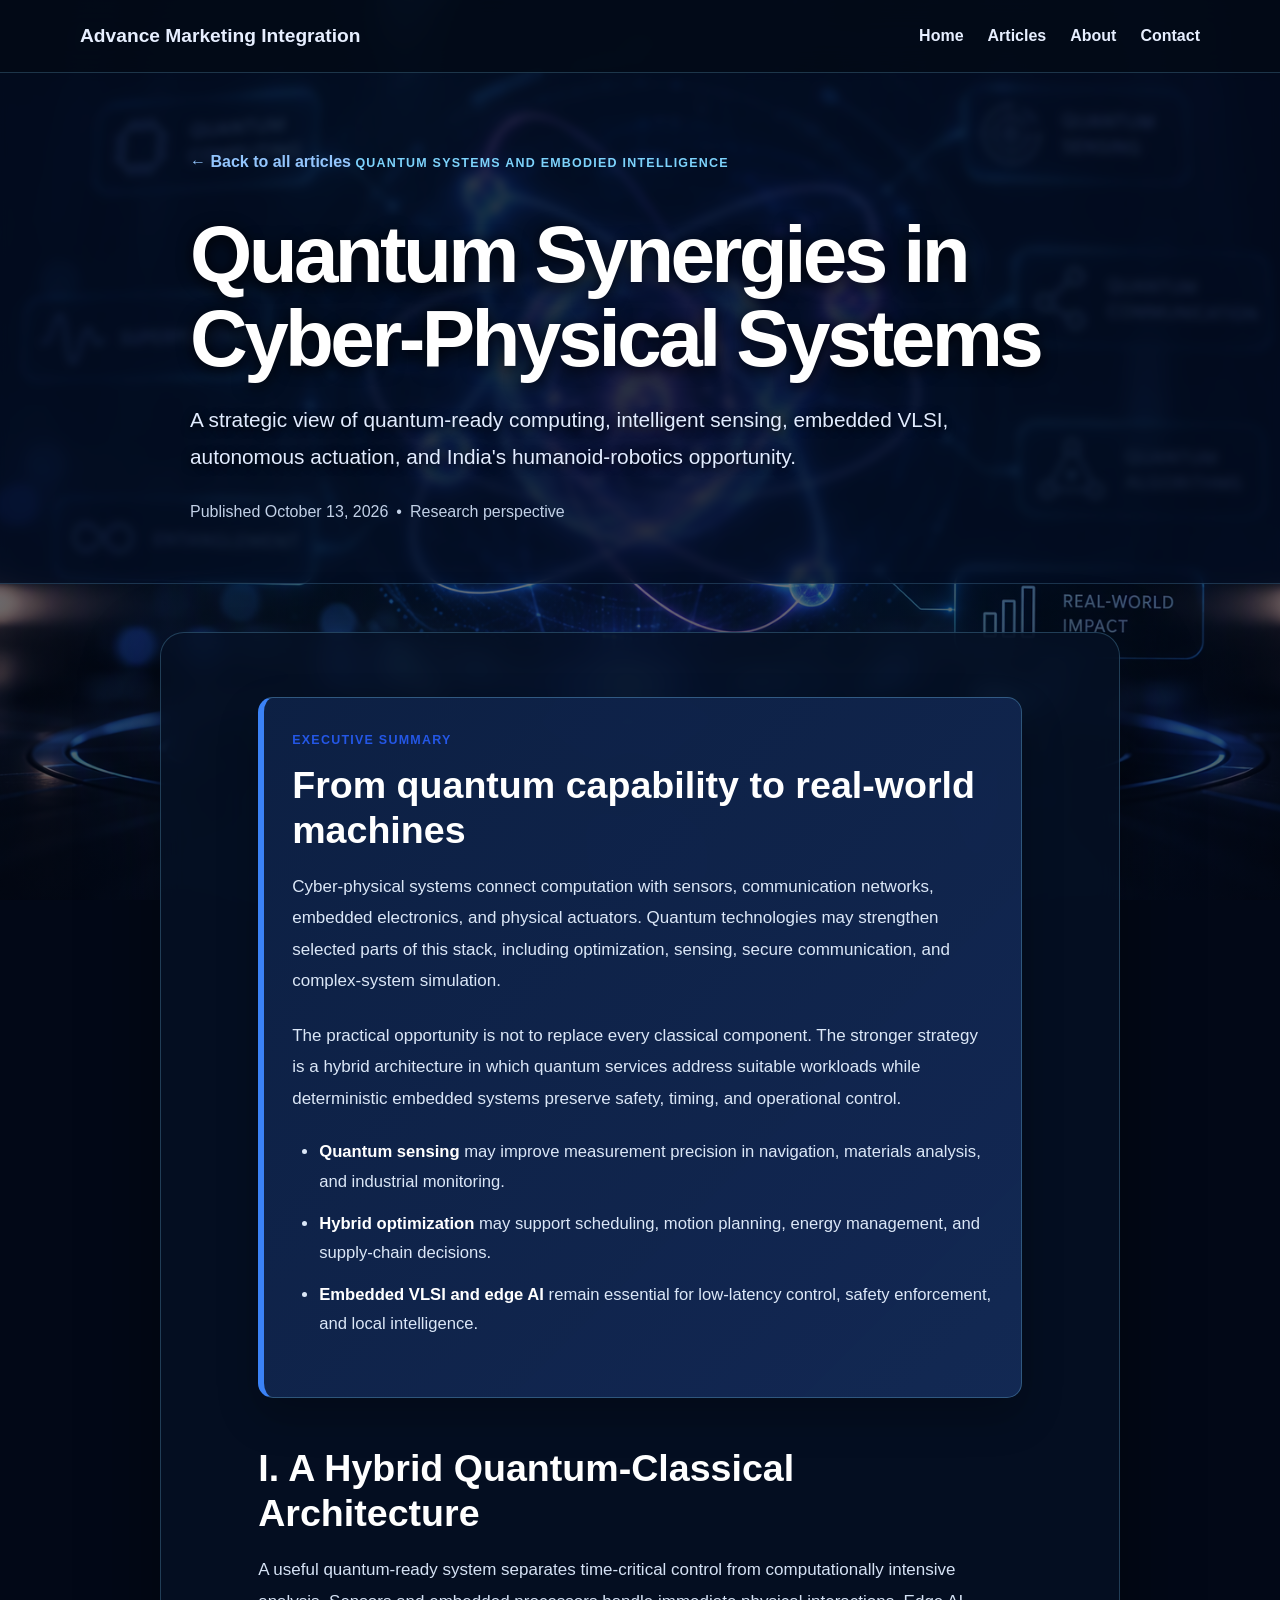
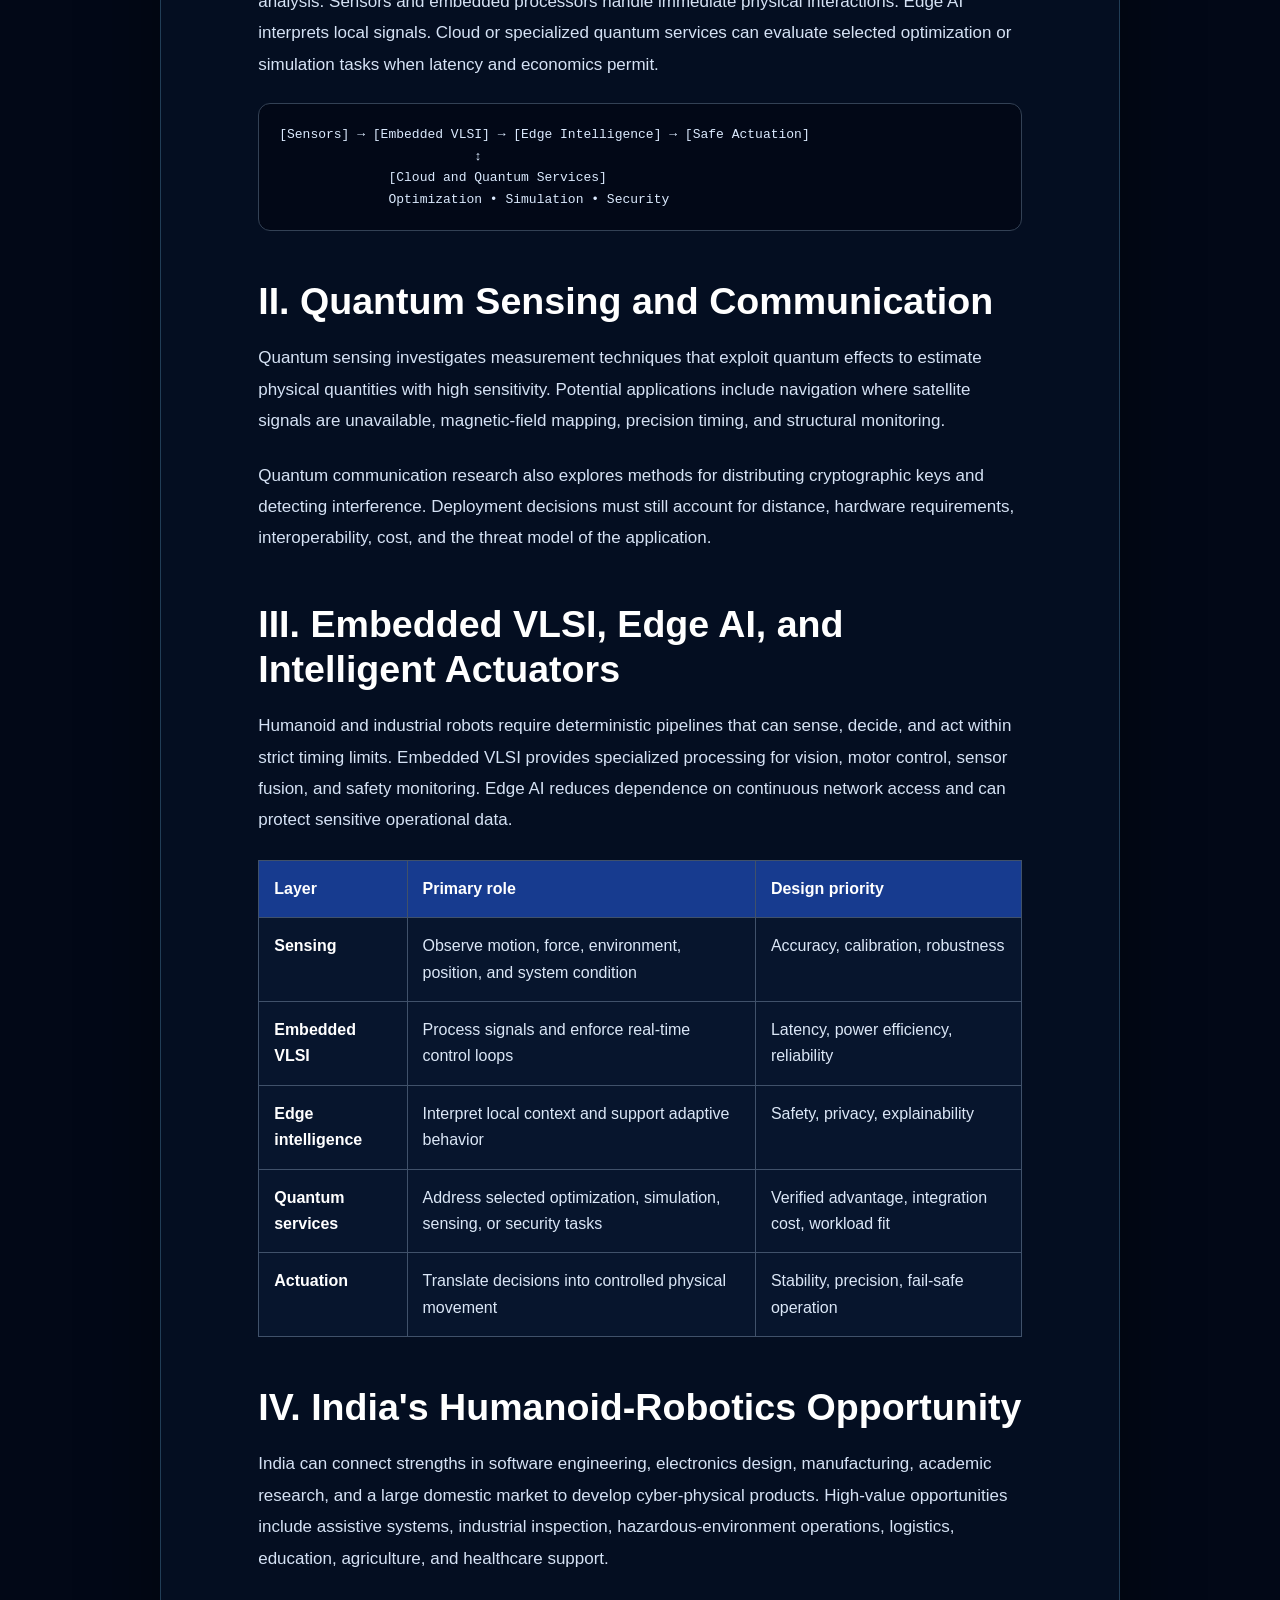
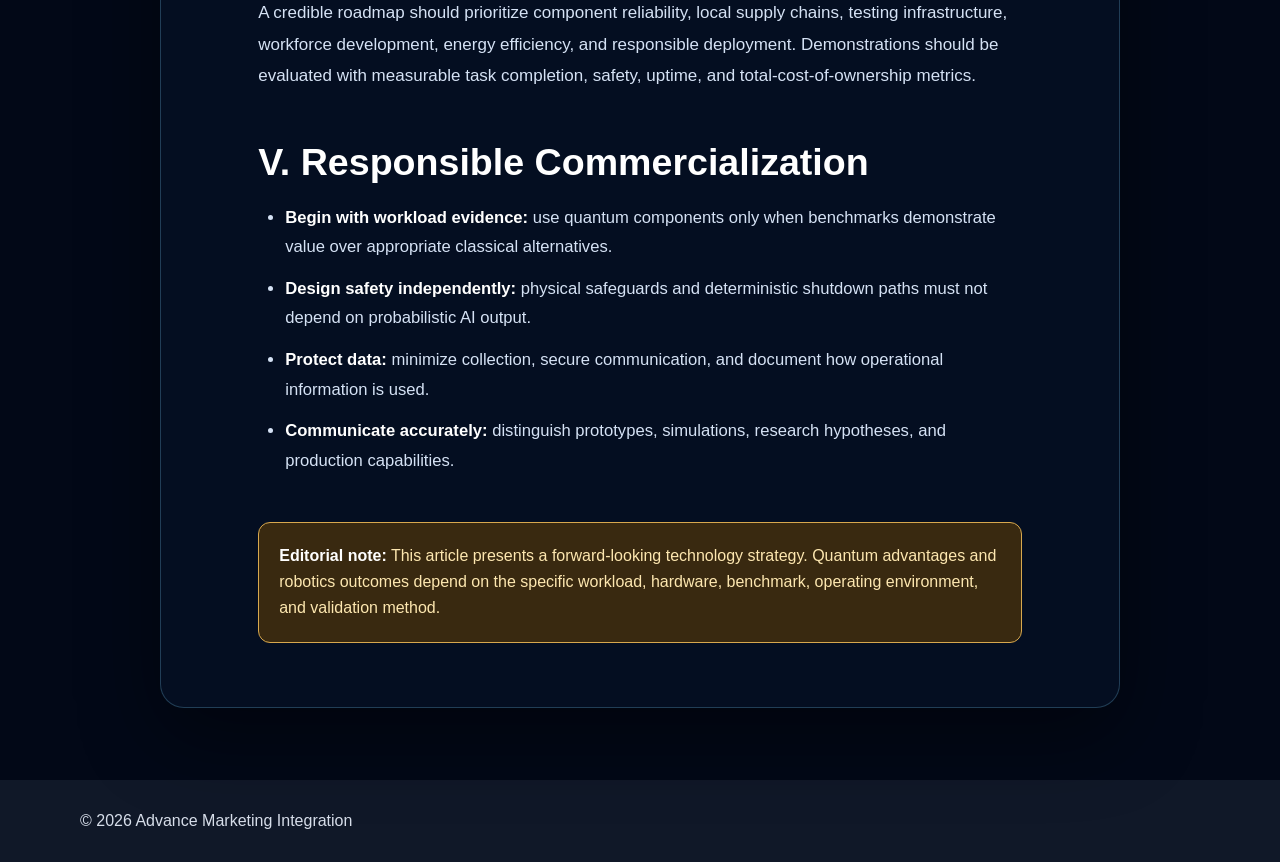
==== commit 23f4d2ba: "aplly all these changes" ====
--- a/future-of-search-marketing.html
+++ b/future-of-search-marketing.html
@@ -2,2127 +2,105 @@
 <html lang="en">
 <head>
   <meta charset="UTF-8">
-
-  <meta
-    name="viewport"
-    content="width=device-width, initial-scale=1.0"
-  >
-
-  <title>
-    Quantum-Integrated Intelligence and India’s Humanoid-Robotics Opportunity |
-    Advance Marketing Integration
-  </title>
-
-  <meta
-    name="description"
-    content="A strategic analysis of quantum-assisted web systems, marketing, AI, IoT, embedded VLSI, and a responsible roadmap for humanoid-robot development in India."
-  >
-
+  <meta name="viewport" content="width=device-width, initial-scale=1.0">
+  <title>Quantum Synergies in Cyber-Physical Systems | Advance Marketing Integration</title>
+  <meta name="description" content="A strategic examination of quantum-ready cyber-physical systems, embedded VLSI, intelligent sensing, autonomous actuation, and India's humanoid-robotics opportunity.">
   <meta name="robots" content="index, follow">
-
-  https://tarunchowdary069-rgb.github.io/AdvanceMarketingIntegration/quantum-humanoid-india-blueprint.html
-
+  <link rel="canonical" href="https://tarunchowdary069-rgb.github.io/AdvanceMarketingIntegration/future-of-search-marketing.html">
   <link rel="stylesheet" href="style.css">
-
-  <style>
-    :root {
-      --article-ink: #172033;
-      --article-muted: #526079;
-      --article-blue: #2457e6;
-      --article-purple: #6d4aff;
-      --article-teal: #008c82;
-      --article-line: #dfe5ef;
-      --article-soft: #f6f8fc;
-      --article-dark: #101828;
-      --article-warning: #fff8e7;
-    }
-
-    .article-hero {
-      padding: 80px 0 58px;
-      background:
-        radial-gradient(
-          circle at 85% 10%,
-          rgba(109, 74, 255, 0.18),
-          transparent 30%
-        ),
-        linear-gradient(135deg, #f7f9ff 0%, #eef5ff 100%);
-    }
-
-    .article-wrap {
-      width: min(900px, 92%);
-      margin-inline: auto;
-    }
-
-    .back-link {
-      display: inline-block;
-      margin-bottom: 24px;
-      color: var(--article-blue);
-      font-weight: 750;
-      text-decoration: none;
-    }
-
-    .back-link:hover,
-    .back-link:focus-visible {
-      text-decoration: underline;
-      text-underline-offset: 4px;
-    }
-
-    .article-hero h1 {
-      max-width: 880px;
-      margin: 18px 0;
-      color: #0f172a;
-      font-size: clamp(2.35rem, 6vw, 4.8rem);
-      line-height: 1.04;
-      letter-spacing: -0.045em;
-    }
-
-    .article-subtitle {
-      max-width: 790px;
-      margin-bottom: 0;
-      color: #475569;
-      font-size: clamp(1.08rem, 2vw, 1.28rem);
-      line-height: 1.72;
-    }
-
-    .article-meta {
-      display: flex;
-      flex-wrap: wrap;
-      gap: 8px;
-      margin-top: 25px;
-      color: #64748b;
-      font-size: 0.96rem;
-    }
-
-    .article {
-      padding: 58px 0 86px;
-      background: #ffffff;
-      color: var(--article-ink);
-    }
-
-    /* Explicit visibility rules prevent inherited or transparent text. */
-    .article p {
-      display: block;
-      visibility: visible;
-      opacity: 1;
-      margin: 0 0 1.45rem;
-      color: #334155;
-      font-size: 1.075rem;
-      line-height: 1.88;
-    }
-
-    .article h2 {
-      margin: 54px 0 19px;
-      color: #0f172a;
-      font-size: clamp(1.7rem, 4vw, 2.5rem);
-      line-height: 1.18;
-      letter-spacing: -0.025em;
-    }
-
-    .article h3 {
-      margin: 34px 0 13px;
-      color: #172554;
-      font-size: 1.35rem;
-      line-height: 1.35;
-    }
-
-    .article ul,
-    .article ol {
-      margin: 0 0 30px;
-      padding-left: 27px;
-    }
-
-    .article li {
-      margin-bottom: 13px;
-      color: #334155;
-      font-size: 1.045rem;
-      line-height: 1.77;
-    }
-
-    .article a {
-      color: #1d4ed8;
-      text-decoration-thickness: 1.5px;
-      text-underline-offset: 3px;
-    }
-
-    .article-summary {
-      margin-bottom: 38px;
-      padding: 26px;
-      border-left: 5px solid var(--article-purple);
-      border-radius: 12px;
-      background: var(--article-soft);
-    }
-
-    .article-summary h2 {
-      margin-top: 0;
-      font-size: 1.5rem;
-    }
-
-    .article-summary p:last-child {
-      margin-bottom: 0;
-    }
-
-    .definition {
-      margin: 32px 0;
-      padding: 24px;
-      border: 1px solid #cfe0ff;
-      border-radius: 14px;
-      background: #f3f7ff;
-    }
-
-    .definition h3 {
-      margin-top: 0;
-    }
-
-    .architecture {
-      overflow-x: auto;
-      margin: 34px 0;
-      padding: 24px;
-      border-radius: 14px;
-      background: var(--article-dark);
-      color: #e8eefb;
-    }
-
-    .architecture pre {
-      min-width: 680px;
-      margin: 0;
-      color: #e8eefb;
-      font: 0.92rem/1.65 Consolas, Monaco, monospace;
-      white-space: pre;
-    }
-
-    .research-question {
-      margin: 30px 0;
-      padding: 26px;
-      border-radius: 14px;
-      background: #f0fdfa;
-      border: 1px solid #99f6e4;
-    }
-
-    .research-question h3 {
-      margin-top: 0;
-      color: #115e59;
-    }
-
-    .research-question p:last-child {
-      margin-bottom: 0;
-    }
-
-    .reality-check {
-      margin: 34px 0;
-      padding: 24px;
-      border-left: 5px solid #d97706;
-      border-radius: 12px;
-      background: var(--article-warning);
-    }
-
-    .reality-check h3 {
-      margin-top: 0;
-      color: #78350f;
-    }
-
-    .reality-check p {
-      color: #713f12;
-    }
-
-    .responsive-table {
-      overflow-x: auto;
-      margin: 30px 0;
-    }
-
-    .responsive-table table {
-      width: 100%;
-      min-width: 720px;
-      border-collapse: collapse;
-    }
-
-    .responsive-table th,
-    .responsive-table td {
-      padding: 16px;
-      border: 1px solid var(--article-line);
-      text-align: left;
-      vertical-align: top;
-      line-height: 1.6;
-    }
-
-    .responsive-table th {
-      background: #eef3ff;
-      color: #172554;
-    }
-
-    .responsive-table td {
-      color: #334155;
-    }
-
-    .roadmap {
-      counter-reset: roadmap-step;
-      list-style: none;
-      padding-left: 0 !important;
-    }
-
-    .roadmap li {
-      position: relative;
-      padding: 5px 0 25px 58px;
-      counter-increment: roadmap-step;
-    }
-
-    .roadmap li::before {
-      content: counter(roadmap-step);
-      position: absolute;
-      top: 0;
-      left: 0;
-      display: grid;
-      width: 38px;
-      height: 38px;
-      place-items: center;
-      border-radius: 50%;
-      background: var(--article-blue);
-      color: #ffffff;
-      font-weight: 800;
-    }
-
-    .source-list li {
-      word-break: break-word;
-    }
-
-    .article-note {
-      margin-top: 48px;
-      padding: 22px;
-      border: 1px solid #f1d28b;
-      border-radius: 12px;
-      background: var(--article-warning);
-    }
-
-    .article-note p {
-      margin: 0;
-      color: #713f12;
-    }
-
-    .article-cta {
-      margin-top: 58px;
-      padding: 34px;
-      border-radius: 18px;
-      background:
-        linear-gradient(
-          135deg,
-          #101828 0%,
-          #172554 60%,
-          #312e81 100%
-        );
-      color: #ffffff;
-    }
-
-    .article-cta h2 {
-      margin-top: 0;
-      color: #ffffff;
-    }
-
-    .article-cta p {
-      color: #dbeafe;
-    }
-
-    .article-cta .button {
-      display: inline-block;
-      margin-top: 10px;
-      padding: 13px 20px;
-      border-radius: 9px;
-      background: #ffffff;
-      color: #101828;
-      font-weight: 800;
-      text-decoration: none;
-    }
-
-    @media (max-width: 640px) {
-      .article-hero {
-        padding: 55px 0 40px;
-      }
-
-      .article {
-        padding: 42px 0 64px;
-      }
-
-      .article p,
-      .article li {
-        font-size: 1rem;
-      }
-
-      .article-summary,
-      .definition,
-      .research-question,
-      .reality-check,
-      .article-cta {
-        padding: 22px;
-      }
-    }
-  </style>
 </head>
-
-<body>
+<body class="article-page quantum-article-page">
+  <a class="skip-link" href="#articleContent">Skip to article</a>
   <header class="header">
     <div class="container nav">
-      index.html
-        Advance Marketing Integration
-      </a>
-
-      <button
-        id="menuButton"
-        class="menu-button"
-        type="button"
-        aria-label="Open navigation menu"
-        aria-controls="mainNav"
-        aria-expanded="false"
-      >
-        ☰
-      </button>
-
+      <a class="brand" href="index.html">Advance Marketing Integration</a>
+      <button class="menu-button" id="menuButton" type="button" aria-controls="mainNav" aria-expanded="false" aria-label="Open navigation">☰</button>
       <nav id="mainNav" aria-label="Main navigation">
-        index.html#homeHome</a>
-        index.html#updatesUpdates</a>
-        index.html#aboutAbout</a>
-        index.html#contactContact</a>
+        <a href="index.html">Home</a>
+        <a href="index.html#updates">Articles</a>
+        <a href="index.html#about">About</a>
+        <a href="index.html#contact">Contact</a>
       </nav>
     </div>
   </header>
 
-  <main>
-    <article>
-      <header class="article-hero">
-        <div class="article-wrap">
-          index.html#updates
-            ← Back to updates
-          </a>
+  <main id="articleContent">
+    <section class="article-hero">
+      <div class="article-wrap">
+        <a class="back" href="index.html#updates">← Back to all articles</a>
+        <span class="tag">Quantum systems and embodied intelligence</span>
+        <h1>Quantum Synergies in Cyber-Physical Systems</h1>
+        <p class="subtitle">A strategic view of quantum-ready computing, intelligent sensing, embedded VLSI, autonomous actuation, and India's humanoid-robotics opportunity.</p>
+        <div class="article-meta"><span>Published October 13, 2026</span><span aria-hidden="true">•</span><span>Research perspective</span></div>
+      </div>
+    </section>
 
-          <span class="tag">Quantum systems and embodied intelligence</span>
+    <article class="article">
+      <div class="article-wrap">
+        <aside class="summary" aria-labelledby="quantumSummaryTitle">
+          <span class="tag">Executive summary</span>
+          <h2 id="quantumSummaryTitle">From quantum capability to real-world machines</h2>
+          <p>Cyber-physical systems connect computation with sensors, communication networks, embedded electronics, and physical actuators. Quantum technologies may strengthen selected parts of this stack, including optimization, sensing, secure communication, and complex-system simulation.</p>
+          <p>The practical opportunity is not to replace every classical component. The stronger strategy is a hybrid architecture in which quantum services address suitable workloads while deterministic embedded systems preserve safety, timing, and operational control.</p>
+          <ul>
+            <li><strong>Quantum sensing</strong> may improve measurement precision in navigation, materials analysis, and industrial monitoring.</li>
+            <li><strong>Hybrid optimization</strong> may support scheduling, motion planning, energy management, and supply-chain decisions.</li>
+            <li><strong>Embedded VLSI and edge AI</strong> remain essential for low-latency control, safety enforcement, and local intelligence.</li>
+          </ul>
+        </aside>
 
-          <h1>
-            Quantum-Integrated Intelligence and India’s Humanoid-Robotics
-            Opportunity
-          </h1>
+        <h2>I. A Hybrid Quantum-Classical Architecture</h2>
+        <p>A useful quantum-ready system separates time-critical control from computationally intensive analysis. Sensors and embedded processors handle immediate physical interactions. Edge AI interprets local signals. Cloud or specialized quantum services can evaluate selected optimization or simulation tasks when latency and economics permit.</p>
+        <pre class="flow" aria-label="Hybrid system architecture">[Sensors] → [Embedded VLSI] → [Edge Intelligence] → [Safe Actuation]
+                         ↕
+              [Cloud and Quantum Services]
+              Optimization • Simulation • Security</pre>
 
-          <p class="article-subtitle">
-            From quantum-assisted web systems and marketing optimization to
-            AI-enabled IoT, embedded VLSI, smart actuators, and a responsible
-            manufacturing blueprint informed by Shanghai.
-          </p>
+        <h2>II. Quantum Sensing and Communication</h2>
+        <p>Quantum sensing investigates measurement techniques that exploit quantum effects to estimate physical quantities with high sensitivity. Potential applications include navigation where satellite signals are unavailable, magnetic-field mapping, precision timing, and structural monitoring.</p>
+        <p>Quantum communication research also explores methods for distributing cryptographic keys and detecting interference. Deployment decisions must still account for distance, hardware requirements, interoperability, cost, and the threat model of the application.</p>
 
-          <div class="article-meta">
-            <span>Published September 24, 2026</span>
-            <span aria-hidden="true">·</span>
-            <span>Strategic research article</span>
-            <span aria-hidden="true">·</span>
-            <span>Approximately 15-minute read</span>
-          </div>
+        <h2>III. Embedded VLSI, Edge AI, and Intelligent Actuators</h2>
+        <p>Humanoid and industrial robots require deterministic pipelines that can sense, decide, and act within strict timing limits. Embedded VLSI provides specialized processing for vision, motor control, sensor fusion, and safety monitoring. Edge AI reduces dependence on continuous network access and can protect sensitive operational data.</p>
+        <div class="responsive-table" role="region" aria-label="Cyber-physical technology roles" tabindex="0">
+          <table>
+            <thead><tr><th>Layer</th><th>Primary role</th><th>Design priority</th></tr></thead>
+            <tbody>
+              <tr><td><strong>Sensing</strong></td><td>Observe motion, force, environment, position, and system condition</td><td>Accuracy, calibration, robustness</td></tr>
+              <tr><td><strong>Embedded VLSI</strong></td><td>Process signals and enforce real-time control loops</td><td>Latency, power efficiency, reliability</td></tr>
+              <tr><td><strong>Edge intelligence</strong></td><td>Interpret local context and support adaptive behavior</td><td>Safety, privacy, explainability</td></tr>
+              <tr><td><strong>Quantum services</strong></td><td>Address selected optimization, simulation, sensing, or security tasks</td><td>Verified advantage, integration cost, workload fit</td></tr>
+              <tr><td><strong>Actuation</strong></td><td>Translate decisions into controlled physical movement</td><td>Stability, precision, fail-safe operation</td></tr>
+            </tbody>
+          </table>
         </div>
-      </header>
 
-      <div class="article">
-        <div class="article-wrap">
-          <section
-            class="article-summary"
-            aria-labelledby="executiveSummary"
-          >
-            <h2 id="executiveSummary">Executive summary</h2>
+        <h2>IV. India's Humanoid-Robotics Opportunity</h2>
+        <p>India can connect strengths in software engineering, electronics design, manufacturing, academic research, and a large domestic market to develop cyber-physical products. High-value opportunities include assistive systems, industrial inspection, hazardous-environment operations, logistics, education, agriculture, and healthcare support.</p>
+        <p>A credible roadmap should prioritize component reliability, local supply chains, testing infrastructure, workforce development, energy efficiency, and responsible deployment. Demonstrations should be evaluated with measurable task completion, safety, uptime, and total-cost-of-ownership metrics.</p>
 
-            <p>
-              The most credible future for quantum technology is not the
-              immediate replacement of classical computing. It is the creation
-              of hybrid systems in which classical cloud platforms, artificial
-              intelligence, edge devices, embedded electronics, and specialized
-              quantum services each perform the tasks for which they are best
-              suited.
-            </p>
+        <h2>V. Responsible Commercialization</h2>
+        <ul>
+          <li><strong>Begin with workload evidence:</strong> use quantum components only when benchmarks demonstrate value over appropriate classical alternatives.</li>
+          <li><strong>Design safety independently:</strong> physical safeguards and deterministic shutdown paths must not depend on probabilistic AI output.</li>
+          <li><strong>Protect data:</strong> minimize collection, secure communication, and document how operational information is used.</li>
+          <li><strong>Communicate accurately:</strong> distinguish prototypes, simulations, research hypotheses, and production capabilities.</li>
+        </ul>
 
-            <p>
-              In webpage development, this means quantum-safe security and
-              cloud-accessible optimization services rather than quantum code
-              running directly in a browser. In marketing, it means carefully
-              tested applications in portfolio optimization, causal analysis,
-              logistics, media allocation, and privacy-preserving computation.
-              In humanoid robotics, quantum computing remains primarily a
-              research and cloud-optimization layer, while real-time movement
-              continues to depend on deterministic classical electronics.
-            </p>
-          </section>
+        <aside class="note"><strong>Editorial note:</strong> This article presents a forward-looking technology strategy. Quantum advantages and robotics outcomes depend on the specific workload, hardware, benchmark, operating environment, and validation method.</aside>
+      </div>
+    </article>
+  </main>
 
-          <h2>1. The convergence thesis</h2>
-
-          <p>
-            Artificial intelligence is increasingly moving from the digital
-            environment into the physical world. A web platform can recommend
-            an action, but an embodied system must perceive an environment,
-            calculate a response, move physical components, manage energy, and
-            fail safely. This transition links software engineering to
-            semiconductor design, communications, sensing, motor control,
-            manufacturing, and public policy.
-          </p>
-
-          <p>
-            Quantum computing adds a specialized computational layer to this
-            architecture. Certain quantum algorithms may eventually assist with
-            optimization, probabilistic sampling, simulation, and selected
-            machine-learning workloads. Quantum technology should therefore be
-            considered an accelerator for carefully defined problems, not an
-            all-purpose substitute for classical AI.
-          </p>
-
-          <div class="definition">
-            <h3>What “quantum-integrated” should mean</h3>
-
-            <p>
-              A quantum-integrated system is a hybrid architecture in which an
-              application sends a suitable optimization or simulation problem
-              to a quantum processor or quantum-inspired solver. Classical
-              computers continue to operate the website, database, AI model,
-              robot, factory network, and safety controller.
-            </p>
-          </div>
-
-          <h2>2. Quantum technology in webpage development</h2>
-
-          <p>
-            A webpage does not become quantum merely by adding the word
-            “quantum” to its branding. Browsers execute classical HTML, CSS,
-            JavaScript, and WebAssembly. Practical quantum integration occurs
-            behind the webpage through an authenticated application programming
-            interface connected to a cloud-based quantum service.
-          </p>
-
-          <div class="architecture" aria-label="Hybrid web architecture">
-<pre>
-USER'S BROWSER
-HTML + CSS + JavaScript
-        |
-        | HTTPS request
-        v
-APPLICATION API
-Identity | Consent | Rate limits | Validation
-        |
-        +---------------------+
-        |                     |
-        v                     v
-CLASSICAL AI SERVICE     OPTIMIZATION SERVICE
-Prediction               Problem formulation
-Content generation       Constraint checking
-Recommendation           Result verification
-        |                     |
-        |                     v
-        |               QUANTUM OR
-        |               QUANTUM-INSPIRED
-        |               CLOUD BACKEND
-        |                     |
-        +----------+----------+
-                   |
-                   v
-        EXPLAINABLE RESULT FOR USER
-</pre>
-          </div>
-
-          <h3>2.1 Immediate priorities for quantum-ready websites</h3>
-
-          <ul>
-            <li>
-              <strong>Crypto-agility:</strong> Security components should be
-              replaceable without rebuilding the whole application.
-            </li>
-
-            <li>
-              <strong>Post-quantum migration planning:</strong> Organizations
-              should inventory certificates, encryption libraries, APIs, and
-              long-lived sensitive data.
-            </li>
-
-            <li>
-              <strong>Hybrid APIs:</strong> Quantum experiments should remain
-              isolated behind stable application interfaces so the website
-              continues functioning when a quantum service is unavailable.
-            </li>
-
-            <li>
-              <strong>Classical verification:</strong> Optimization results
-              returned by an experimental system must be checked against
-              constraints before being shown to users or applied automatically.
-            </li>
-
-            <li>
-              <strong>Honest user communication:</strong> The interface should
-              distinguish a production feature from a simulator, research
-              prototype, or quantum-inspired algorithm.
-            </li>
-          </ul>
-
-          <p>
-            The primary near-term relevance of quantum technology for ordinary
-            websites is security preparedness. Data intercepted today may be
-            retained until sufficiently powerful future systems become
-            available. Organizations holding long-lived financial, industrial,
-            health, identity, or research information should therefore treat
-            cryptographic migration as an architectural responsibility.
-          </p>
-
-          <h2>3. Quantum computing in marketing</h2>
-
-          <p>
-            Marketing is fundamentally a problem of decision-making under
-            uncertainty. Organizations attempt to choose audiences, channels,
-            messages, prices, timing, inventories, and budgets while observing
-            only partial evidence about customer intent. Many of these tasks can
-            be represented as constrained optimization problems.
-          </p>
-
-          <p>
-            A campaign-allocation problem, for example, may require thousands
-            of decisions across regions, platforms, products, creative
-            variations, and customer segments. The system must maximize an
-            objective while respecting budget, frequency, inventory, fairness,
-            privacy, and brand-safety constraints.
-          </p>
-
-          <div class="research-question">
-            <h3>A defensible quantum-marketing experiment</h3>
-
-            <p>
-              Compare a quantum or quantum-inspired optimization method with
-              strong classical baselines using the same data, objective,
-              constraints, computational budget, and evaluation period. Measure
-              solution quality, cost, latency, stability, privacy impact, and
-              business lift. A study demonstrates value only when the new method
-              improves a meaningful outcome under fair comparison.
-            </p>
-          </div>
-
-          <h3>3.1 Potential applications</h3>
-
-          <div class="responsive-table">
-            <table>
-              <thead>
-                <tr>
-                  <th scope="col">Marketing problem</th>
-                  <th scope="col">Possible hybrid approach</th>
-                  <th scope="col">Required safeguard</th>
-                </tr>
-              </thead>
-
-              <tbody>
-                <tr>
-                  <td>Media-budget allocation</td>
-                  <td>
-                    Optimize expenditure across channels, audiences, periods,
-                    and campaign constraints.
-                  </td>
-                  <td>
-                    Compare against linear, mixed-integer, Bayesian, and
-                    heuristic optimization.
-                  </td>
-                </tr>
-
-                <tr>
-             <h2>1. The convergence thesis</h2>
-<h2>
-  Quantum Synergies in Cyber-Physical Systems
-</h2>
-
-<p>
-  The convergence of quantum computing, embedded systems, artificial
-  intelligence, industrial IoT, and embodied robotics signals a structural
-  change in the architecture of digital industry. However, this convergence
-  should not be understood as the replacement of classical computing by
-  quantum machines. The more credible model is a layered cyber-physical
-  architecture in which quantum services address selected optimization,
-  simulation, sampling, security, or materials-science problems while
-  classical processors continue to operate websites, cloud platforms,
-  embedded controllers, industrial networks, and robotic safety systems.
-</p>
-
-<p>
-  Within this model, web infrastructure becomes the interface through which
-  people configure, monitor, and evaluate complex industrial systems.
-  Marketing platforms connect technical capabilities with customers,
-  educational institutions, engineers, and investors. Embedded VLSI devices
-  translate digital decisions into real-time sensing and motor control.
-  Humanoid robots represent the physical integration point at which all these
-  layers must operate with predictable timing, energy efficiency, mechanical
-  precision, cybersecurity, and functional safety.
-</p>
-
-<div class="definition">
-  <h3>A working definition of quantum-integrated infrastructure</h3>
-
-  <p>
-    A quantum-integrated cyber-physical system uses a quantum processor,
-    quantum-security component, or quantum-inspired algorithm for a clearly
-    identified task while retaining classical control, verification, and
-    safety mechanisms. The use of the term should identify the actual quantum
-    resource, algorithm, input, output, and measurable advantage.
-  </p>
-</div>
-
-<h2>
-  Quantum-Enhanced Web Development and Algorithmic Marketing
-</h2>
-
-<h3>Quantum integration in web infrastructure</h3>
-
-<p>
-  Modern webpages run on classical technologies such as HTML, CSS,
-  JavaScript, WebAssembly, application servers, databases, and content
-  delivery networks. A browser does not directly become a quantum computer.
-  Quantum functionality would normally be introduced through a protected
-  server-side service that submits an appropriate problem to a remote quantum
-  processor, simulator, or quantum-inspired optimizer.
-</p>
-
-<p>
-  This separation is architecturally important. A website should continue to
-  operate when the experimental quantum service is unavailable. Authentication,
-  consent, input validation, authorization, rate limiting, logging, and
-  classical result verification must remain part of the conventional
-  application stack.
-</p>
-
-<div class="architecture" aria-label="Quantum-integrated web architecture">
-<pre>
-USER INTERFACE
-HTML + CSS + JavaScript
-        |
-        | Secure HTTPS connection
-        v
-APPLICATION AND IDENTITY LAYER
-Authentication | Consent | Authorization | Validation
-        |
-        +------------------------+
-        |                        |
-        v                        v
-CLASSICAL AI SERVICES     OPTIMIZATION GATEWAY
-Recommendations           Problem formulation
-Search and content        Constraint definition
-Analytics                 Workload selection
-        |                        |
-        |                        v
-        |              QUANTUM PROCESSOR,
-        |              SIMULATOR, OR
-        |              QUANTUM-INSPIRED SOLVER
-        |                        |
-        +------------+-----------+
-                     |
-                     v
-          CLASSICAL VERIFICATION
-                     |
-                     v
-            EXPLAINABLE OUTPUT
-</pre>
-</div>
-
-<h3>QRNG, QKD, and post-quantum security</h3>
-
-<p>
-  Quantum random-number generators can supply high-quality entropy for
-  cryptographic keys, device identities, tokens, and security-sensitive
-  operations. Quantum Key Distribution can enable two authorized endpoints
-  connected through specialized infrastructure to detect interference during
-  key exchange. These technologies may strengthen selected communication
-  links, but they do not create an automatically secure IoT or robotic system.
-</p>
-
-<p>
-  QKD does not replace endpoint security, secure boot, access control,
-  application encryption, signed firmware, intrusion monitoring, key
-  lifecycle management, or physical protection. It can also require dedicated
-  optical equipment and may be impractical for low-cost or mobile IoT
-  endpoints.
-</p>
-
-<p>
-  For most web and IoT deployments, the immediate engineering priority is
-  crypto-agility and migration toward standardized post-quantum cryptography.
-  The system should be designed so that certificates, algorithms, keys, and
-  cryptographic libraries can be replaced without reconstructing the entire
-  application.
-</p>
-
-<div class="reality-check">
-  <h3>Security principle</h3>
-
-  <p>
-    QRNG can improve randomness. QKD can protect particular key-distribution
-    links. Post-quantum cryptography can protect conventional networks against
-    specified classes of future attacks. None of these technologies removes
-    the need for secure implementation, operational controls, and continuous
-    risk assessment.
-  </p>
-</div>
-
-<h3>Quantum-assisted marketing management</h3>
-
-<p>
-  Marketing management involves optimization under uncertainty. Organizations
-  must distribute budgets among channels, audiences, regions, periods,
-  creative alternatives, and products while respecting financial,
-  operational, legal, and ethical constraints. Some of these decisions can be
-  represented as combinatorial optimization problems and may therefore become
-  candidates for quantum or quantum-inspired experimentation.
-</p>
-
-<p>
-  Potential applications include media allocation, constrained customer
-  segmentation, promotion scheduling, experiment selection, inventory-aware
-  campaigns, and probabilistic market simulation. Quantum machine learning may
-  eventually contribute to selected pattern-recognition or sampling workloads.
-  At present, these applications must be treated as research hypotheses rather
-  than guaranteed production advantages.
-</p>
-
-<div class="responsive-table">
-  <table>
-    <thead>
-      <tr>
-        <th scope="col">Marketing activity</th>
-        <th scope="col">Possible computational method</th>
-        <th scope="col">Required control</th>
-      </tr>
-    </thead>
-
-    <tbody>
-      <tr>
-        <td>Media-budget allocation</td>
-        <td>
-          Hybrid optimization across channels, audiences, regions, and time
-          periods.
-        </td>
-        <td>
-          Compare results with mixed-integer, Bayesian, and heuristic
-          classical methods.
-        </td>
-      </tr>
-
-      <tr>
-        <td>Campaign experimentation</td>
-        <td>
-          Select experiments under cost, audience, and scheduling constraints.
-        </td>
-        <td>
-          Measure incremental lift through controlled testing.
-        </td>
-      </tr>
-
-      <tr>
-        <td>Customer segmentation</td>
-        <td>
-          Explore clustering or sampling methods for high-dimensional data.
-        </td>
-        <td>
-          Exclude unlawful or discriminatory profiling variables.
-        </td>
-      </tr>
-
-      <tr>
-        <td>Educational outreach</td>
-        <td>
-          Use classical AI to assist with multilingual content and appropriate
-          audience matching.
-        </td>
-        <td>
-          Require consent, opt-out mechanisms, accuracy review, and transparent
-          identification of the sender.
-        </td>
-      </tr>
-
-      <tr>
-        <td>Demand and inventory planning</td>
-        <td>
-          Jointly optimize promotions, forecast demand, stock, and delivery.
-        </td>
-        <td>
-          Verify all recommendations against real inventory and logistics
-          constraints.
-        </td>
-      </tr>
-    </tbody>
-  </table>
-</div>
-
-<h3>Multilingual educational outreach</h3>
-
-<p>
-  AI-assisted marketing platforms can help educational institutions prepare
-  outreach material in English, Telugu, and other Indian languages. The system
-  may generate course summaries, frequently asked questions, counselor
-  guidance, or draft telephone scripts for technical programs in VLSI,
-  embedded systems, robotics, cloud computing, and quantum technology.
-</p>
-
-<p>
-  Such outreach should be informative rather than coercive. Telephone contact
-  should use permission-based lists, disclose the institution and purpose,
-  respect do-not-contact requests, avoid unverifiable employment promises, and
-  provide written information that students can review independently.
-  Sensitive personal information should not be used for manipulation or
-  exclusion.
-</p>
-
-<div class="research-question">
-  <h3>Example bilingual outreach workflow</h3>
-
-  <ol>
-    <li>
-      Record the learner's explicit communication preference and consent.
-    </li>
-
-    <li>
-      Select accurate course information from an approved institutional
-      knowledge base.
-    </li>
-
-    <li>
-      Generate an English or Telugu draft without changing fees, eligibility,
-      accreditation, or placement information.
-    </li>
-
-    <li>
-      Require review by an authorized counselor who understands the program.
-    </li>
-
-    <li>
-      Record corrections, opt-outs, and unresolved questions for follow-up by
-      an appropriate representative.
-    </li>
-  </ol>
-</div>
-
-<h3>Elastic cloud infrastructure</h3>
-
-<p>
-  Variable marketing and analytics workloads can operate on elastic cloud
-  infrastructure. On-demand instances are suitable for latency-sensitive
-  application components. Lower-cost interruptible or spot capacity can
-  support fault-tolerant batch processing, simulation, model evaluation, and
-  non-urgent analytics.
-</p>
-
-<p>
-  Spot capacity should not host a single copy of a critical database,
-  authentication service, emergency robotic controller, or safety function.
-  Workloads must support checkpointing, retries, graceful interruption, cost
-  limits, observability, encryption, and least-privilege access.
-</p>
-
-<h2>
-  VLSI Architecture for AI, IoT, and Embedded Intelligence
-</h2>
-
-<p>
-  The physical operation of a cyber-physical platform depends on VLSI and
-  embedded engineering. Humanoid robots require multiple processors,
-  microcontrollers, sensor interfaces, memory devices, power-management
-  circuits, communication controllers, AI accelerators, safety monitors, and
-  secure elements.
-</p>
-
-<p>
-  These components must perform within strict limits on energy, heat, weight,
-  size, latency, and reliability. A processor that delivers high peak
-  performance but exceeds the joint's thermal envelope is not a viable
-  embedded solution. Likewise, an AI accelerator with unpredictable latency
-  cannot independently provide a safety-critical motor-control loop.
-</p>
-
-<h3>Quantum dots, QCA, and CMOS</h3>
-
-<p>
-  Quantum-dot cellular automata and quantum-dot neuromorphic devices are
-  promising areas of nanoscale research. Quantum-dot cellular automata encode
-  logical information through cell polarization and have been investigated as
-  a possible alternative to transistor-based logic for compact,
-  energy-efficient circuits. Quantum-dot and neuromorphic architectures are
-  also being studied as potential low-energy computing elements.
-</p>
-
-<p>
-  These technologies should not yet be described as routinely embedded inside
-  the CMOS layers of commercial humanoid robots. Fabrication variability,
-  operating conditions, interconnection, error tolerance, manufacturability,
-  tooling, and integration with established CMOS processes remain substantial
-  engineering challenges.
-</p>
-
-<div class="reality-check">
-  <h3>Technology maturity distinction</h3>
-
-  <p>
-    Commercial edge AI currently relies primarily on CMOS processors,
-    microcontrollers, GPUs, NPUs, FPGAs, ASICs, and conventional memory.
-    Quantum-dot and quantum-cell architectures should be presented as emerging
-    research directions unless a specific fabricated and independently tested
-    device is being discussed.
-  </p>
-</div>
-
-<h3>RTL and physical-design requirements</h3>
-
-<p>
-  Embedded robotic logic may be specified in Verilog or SystemVerilog and
-  synthesized through characterized standard-cell libraries. A dependable
-  design process must evaluate timing closure, clock-domain crossings, reset
-  behavior, power domains, testability, memory integrity, electromagnetic
-  compatibility, thermal behavior, and fault response.
-</p>
-
-<p>
-  Low-power techniques may include clock gating, power gating, multiple
-  voltage domains, dynamic voltage and frequency scaling, local accelerators,
-  and event-driven processing. Safety-relevant logic also requires redundancy,
-  watchdogs, diagnostic coverage, traceability, and verification against
-  defined failure conditions.
-</p>
-
-<h3>A practical embedded hierarchy</h3>
-
-<ul>
-  <li>
-    <strong>Central compute:</strong>
-    vision-language-action processing, task planning, mapping, and complex
-    perception.
-  </li>
-
-  <li>
-    <strong>Regional controllers:</strong>
-    coordinate limbs, sensor groups, communication timing, and local safety
-    functions.
-  </li>
-
-  <li>
-    <strong>Joint controllers:</strong>
-    execute current, torque, velocity, and position loops with deterministic
-    timing.
-  </li>
-
-  <li>
-    <strong>Sensor interfaces:</strong>
-    collect encoder, force, tactile, temperature, current, and inertial data.
-  </li>
-
-  <li>
-    <strong>Safety controllers:</strong>
-    detect faults and move the system into a controlled safe or degraded
-    state.
-  </li>
-
-  <li>
-    <strong>Secure elements:</strong>
-    protect device identity, cryptographic keys, firmware verification, and
-    authenticated updates.
-  </li>
-</ul>
-
-<h2>Smart Actuators and Embedded Motor Control</h2>
-
-<p>
-  Translating embedded intelligence into physical movement requires
-  specialized mechatronics. Smart actuators combine a motor, mechanical
-  transmission, power electronics, sensing, control, thermal design, and
-  communication within a compact assembly.
-</p>
-
-<p>
-  Humanoid robots operate in dynamic environments. Many joints must be
-  coordinated while the system maintains balance, handles changing loads,
-  conserves battery energy, and responds safely to contact. These requirements
-  make actuator design a system-level problem rather than a matter of selecting
-  a motor in isolation.
-</p>
-
-<p>
-  Dexterous hands present an especially difficult challenge. A robotic hand
-  requires compact actuation, precise position information, force or tactile
-  sensing, communication, and power distribution in a limited volume. Placing
-  embedded electronics closer to individual fingers can shorten signal paths
-  and improve local response, but it also increases the requirements for
-  thermal management, wiring, network reliability, and component
-  miniaturization.
-</p>
-
-<h3>GaN power electronics</h3>
-
-<p>
-  Gallium nitride high-electron-mobility transistors can reduce switching
-  losses and support higher switching frequencies than many conventional
-  silicon implementations. In an appropriate motor-drive architecture, this
-  can reduce passive-component size, improve power density, and lower the
-  thermal burden within a robotic joint.
-</p>
-
-<p>
-  Integrated GaN stages may combine switching devices, gate driving, current
-  sensing, and protection functions. The practical result can be a smaller
-  inverter with fewer external components. However, performance depends on
-  packaging, layout, electromagnetic compatibility, cooling, control
-  frequency, motor characteristics, and transient operating conditions.
-</p>
-
-<h3>Dependable power for the robot brain</h3>
-
-<p>
-  A humanoid robot's main compute platform may require high-throughput AI
-  acceleration, but peak TOPS alone is an incomplete design metric.
-  Performance per watt, memory bandwidth, latency, thermal throttling, fault
-  detection, and safe power sequencing are equally important.
-</p>
-
-<p>
-  A dependable SoC power architecture can include input conditioning,
-  overvoltage and reverse-polarity protection, safety cutoff devices,
-  preregulation, multiphase high-current supplies, point-of-load regulators,
-  watchdog supervision, and a safety-oriented master microcontroller. These
-  functions should coordinate startup, normal operation, degraded operation,
-  shutdown, and recovery.
-</p>
-
-<h3>Modular actuator platforms</h3>
-
-<p>
-  A modular motor-control platform can separate the actuator into three
-  replaceable domains:
-</p>
-
-<ul>
-  <li>
-    A base power board containing the inverter, current sensing, protection,
-    and essential communication interfaces.
-  </li>
-
-  <li>
-    An interchangeable MCU board containing the real-time control processor
-    and firmware.
-  </li>
-
-  <li>
-    An optional communication board supporting EtherCAT, Ethernet,
-    time-sensitive networking, CAN-FD, or another deterministic interface.
-  </li>
-</ul>
-
-<p>
-  Modularity permits engineers to compare power semiconductors,
-  microcontrollers, sensing methods, network technologies, and control
-  algorithms without redesigning the complete actuator. It also supports
-  repairability, supply-chain flexibility, and progressive localization.
-</p>
-
-<figure class="article-figure">
-  images/humanoid-actuator-architecture.jpg
-
-  <figcaption>
-    Suggested figure: a layered smart-actuator architecture. Add a properly
-    licensed or original image at the specified path before publishing.
-  </figcaption>
-</figure>
-
-<h2>The Shanghai Case Study and India’s Robotics Roadmap</h2>
-
-<p>
-  Shanghai provides a useful case study in ecosystem construction. Its
-  strategy combines embodied-AI research, robot developers, component
-  suppliers, public training infrastructure, simulation, industrial
-  demonstrations, cloud resources, and manufacturing capacity.
-</p>
-
-<p>
-  Industry reporting has associated Shanghai's 2026–2030 planning period with
-  a proposed target of deploying 100,000 humanoid robots in factories by
-  2030. Because such targets can change and the figure is not reproduced in
-  all official summaries, the number should be presented as a reported policy
-  ambition and verified against the final municipal planning document before
-  publication.
-</p>
-
-<h3>The Qilin heterogeneous training environment</h3>
-
-<p>
-  Shanghai's Qilin training environment was established to train robots from
-  different manufacturers and collect data across multiple physical
-  configurations. Heterogeneous training matters because robots may differ in
-  joint arrangements, sensors, actuators, control software, dimensions, and
-  mechanical limits.
-</p>
-
-<p>
-  Shared training infrastructure can lower the cost of data collection,
-  support comparable evaluation, and improve the interoperability of datasets.
-  Nevertheless, pooled robotic data requires governance covering provenance,
-  licensing, safety, privacy, cybersecurity, quality, and permitted use.
-</p>
-
-<div class="responsive-table">
-  <table>
-    <thead>
-      <tr>
-        <th scope="col">Shanghai ecosystem principle</th>
-        <th scope="col">Possible Indian adaptation</th>
-        <th scope="col">Required safeguard</th>
-      </tr>
-    </thead>
-
-    <tbody>
-      <tr>
-        <td>Shared robot-training grounds</td>
-        <td>
-          Regional facilities connecting IITs, IIITs, universities,
-          manufacturers, and start-ups.
-        </td>
-        <td>
-          Neutral access rules, documented datasets, and independent safety
-          oversight.
-        </td>
-      </tr>
-
-      <tr>
-        <td>Dense component clusters</td>
-        <td>
-          Connect semiconductor design, motors, reducers, sensors, batteries,
-          packaging, and software suppliers.
-        </td>
-        <td>
-          Avoid dependence on a single supplier or proprietary interface.
-        </td>
-      </tr>
-
-      <tr>
-        <td>Real-world demonstrations</td>
-        <td>
-          Begin with warehouses, inspection, structured assembly, and
-          hazardous-environment monitoring.
-        </td>
-        <td>
-          Define measurable success, safety, and worker-impact criteria.
-        </td>
-      </tr>
-
-      <tr>
-        <td>Simulation and digital twins</td>
-        <td>
-          Build shared virtual factories reflecting Indian equipment and
-          operating conditions.
-        </td>
-        <td>
-          Validate simulated performance against physical testing.
-        </td>
-      </tr>
-
-      <tr>
-        <td>Open frameworks and common datasets</td>
-        <td>
-          Develop interoperable Indian-language and industrial datasets.
-        </td>
-        <td>
-          Protect confidential industrial information and personal data.
-        </td>
-      </tr>
-    </tbody>
-  </table>
-</div>
-
-<h3>India’s differentiated opportunity</h3>
-
-<p>
-  India should not attempt to reproduce Shanghai mechanically. India has a
-  different industrial structure, supplier base, labor market, climate,
-  linguistic environment, research network, and distribution of small and
-  medium-sized enterprises. The roadmap should adapt useful ecosystem
-  principles while addressing domestic operating conditions.
-</p>
-
-<p>
-  India possesses significant capabilities in semiconductor design,
-  embedded-software development, cloud engineering, information technology,
-  industrial automation, and academic research. These capabilities can be
-  connected with domestic production of motors, reducers, encoders, force
-  sensors, tactile arrays, battery systems, power modules, controllers,
-  connectors, and robotic structures.
-</p>
-
-<h3>Recommended India roadmap</h3>
-
-<ol class="roadmap">
-  <li>
-    <strong>Create open reference architectures.</strong><br>
-    Define interoperable mechanical, electrical, communication, software,
-    security, and diagnostic interfaces.
-  </li>
-
-  <li>
-    <strong>Establish regional robotics foundries.</strong><br>
-    Provide shared actuator laboratories, VLSI verification, PCB production,
-    motion capture, environmental testing, hardware-in-the-loop simulation,
-    and safety evaluation.
-  </li>
-
-  <li>
-    <strong>Connect robotics to semiconductor strategy.</strong><br>
-    Use humanoid and industrial robotics as demand anchors for Indian
-    microcontrollers, RISC-V processors, edge-AI accelerators,
-    power-management ICs, sensor interfaces, motor-control devices, and
-    advanced packaging.
-  </li>
-
-  <li>
-    <strong>Localize critical components.</strong><br>
-    Prioritize actuators, motors, reducers, encoders, torque sensors, power
-    boards, battery packs, connectors, and safety controllers before pursuing
-    production volume alone.
-  </li>
-
-  <li>
-    <strong>Develop Indian operating datasets.</strong><br>
-    Include Indian tools, factory layouts, languages, temperatures, dust
-    conditions, floor surfaces, clothing, packaging, and work procedures.
-  </li>
-
-  <li>
-    <strong>Build secure edge-to-cloud infrastructure.</strong><br>
-    Use device identity, encrypted telemetry, signed updates, role-based
-    authorization, event logging, and resilient offline operation.
-  </li>
-
-  <li>
-    <strong>Start with controlled deployments.</strong><br>
-    Introduce robots in bounded environments where risk, productivity,
-    maintenance requirements, and worker outcomes can be measured.
-  </li>
-
-  <li>
-    <strong>Develop the workforce.</strong><br>
-    Combine training in VLSI, power electronics, embedded programming,
-    robotics, controls, AI, cybersecurity, functional safety, maintenance,
-    and responsible deployment.
-  </li>
-
-  <li>
-    <strong>Benchmark quantum proposals.</strong><br>
-    Compare quantum, quantum-inspired, and classical approaches using the same
-    constraints, datasets, computational budgets, and evaluation metrics.
-  </li>
-
-  <li>
-    <strong>Require human accountability.</strong><br>
-    Every industrial deployment should identify who approves tasks, monitors
-    performance, responds to faults, investigates incidents, and authorizes
-    software changes.
-  </li>
-</ol>
-
-<h3>Human-resource transition</h3>
-
-<p>
-  The introduction of humanoid robots should not be evaluated only through
-  labor substitution. Organizations should assess whether robots reduce
-  hazardous exposure, improve consistency, create maintenance and engineering
-  roles, or transfer unreasonable monitoring and performance burdens onto
-  workers.
-</p>
-
-<p>
-  Upskilling programs should prepare technicians, operators, and engineers to
-  configure robots, interpret diagnostics, replace modules, manage datasets,
-  supervise AI outputs, investigate faults, and maintain safe operating
-  boundaries. Worker representatives should participate in the design of
-  deployment procedures and incident reporting.
-</p>
-
-<h2>A Unified Quantum-Classical Development Model</h2>
-
-<div class="architecture" aria-label="Unified cyber-physical development model">
-<pre>
-DIGITAL EXPERIENCE
-Web portals | Marketing | Learning | Customer support
-                         |
-                         v
-CLOUD AND ENTERPRISE INTELLIGENCE
-Classical AI | Analytics | Digital twins | Fleet management
-                         |
-              +----------+----------+
-              |                     |
-              v                     v
-QUANTUM RESEARCH SERVICES     FACTORY SYSTEMS
-Optimization | Simulation     Scheduling | Quality | Traceability
-              |                     |
-              +----------+----------+
-                         |
-                         v
-SECURE EDGE AND IoT
-Identity | Telemetry | Updates | Local inference
-                         |
-                         v
-EMBEDDED VLSI AND CONTROL
-MCUs | NPUs | ASICs | Sensors | Power management
-                         |
-                         v
-SMART ACTUATORS
-Motors | GaN/MOSFET drives | Encoders | Force sensing
-                         |
-                         v
-PHYSICAL HUMANOID SYSTEM
-Motion | Manipulation | Inspection | Human interaction
-</pre>
-</div>
-
-<p>
-  The architecture preserves a critical separation of responsibility.
-  Quantum services can help propose solutions to selected high-complexity
-  problems. Cloud and enterprise platforms can coordinate data and planning.
-  Edge AI can interpret local conditions. Embedded controllers must execute
-  deterministic commands. Independent safety mechanisms must remain capable
-  of limiting or stopping physical action.
-</p>
-<h2>
-  Quantum Synergies in Cyber-Physical Systems
-</h2>
-
-<p>
-  The convergence of quantum computing, embedded systems, artificial
-  intelligence, industrial IoT, and embodied robotics signals a structural
-  change in the architecture of digital industry. However, this convergence
-  should not be understood as the replacement of classical computing by
-  quantum machines. The more credible model is a layered cyber-physical
-  architecture in which quantum services address selected optimization,
-  simulation, sampling, security, or materials-science problems while
-  classical processors continue to operate websites, cloud platforms,
-  embedded controllers, industrial networks, and robotic safety systems.
-</p>
-
-<p>
-  Within this model, web infrastructure becomes the interface through which
-  people configure, monitor, and evaluate complex industrial systems.
-  Marketing platforms connect technical capabilities with customers,
-  educational institutions, engineers, and investors. Embedded VLSI devices
-  translate digital decisions into real-time sensing and motor control.
-  Humanoid robots represent the physical integration point at which all these
-  layers must operate with predictable timing, energy efficiency, mechanical
-  precision, cybersecurity, and functional safety.
-</p>
-
-<div class="definition">
-  <h3>A working definition of quantum-integrated infrastructure</h3>
-
-  <p>
-    A quantum-integrated cyber-physical system uses a quantum processor,
-    quantum-security component, or quantum-inspired algorithm for a clearly
-    identified task while retaining classical control, verification, and
-    safety mechanisms. The use of the term should identify the actual quantum
-    resource, algorithm, input, output, and measurable advantage.
-  </p>
-</div>
-
-<h2>
-  Quantum-Enhanced Web Development and Algorithmic Marketing
-</h2>
-
-<h3>Quantum integration in web infrastructure</h3>
-
-<p>
-  Modern webpages run on classical technologies such as HTML, CSS,
-  JavaScript, WebAssembly, application servers, databases, and content
-  delivery networks. A browser does not directly become a quantum computer.
-  Quantum functionality would normally be introduced through a protected
-  server-side service that submits an appropriate problem to a remote quantum
-  processor, simulator, or quantum-inspired optimizer.
-</p>
-
-<p>
-  This separation is architecturally important. A website should continue to
-  operate when the experimental quantum service is unavailable. Authentication,
-  consent, input validation, authorization, rate limiting, logging, and
-  classical result verification must remain part of the conventional
-  application stack.
-</p>
-
-<div class="architecture" aria-label="Quantum-integrated web architecture">
-<pre>
-USER INTERFACE
-HTML + CSS + JavaScript
-        |
-        | Secure HTTPS connection
-        v
-APPLICATION AND IDENTITY LAYER
-Authentication | Consent | Authorization | Validation
-        |
-        +------------------------+
-        |                        |
-        v                        v
-CLASSICAL AI SERVICES     OPTIMIZATION GATEWAY
-Recommendations           Problem formulation
-Search and content        Constraint definition
-Analytics                 Workload selection
-        |                        |
-        |                        v
-        |              QUANTUM PROCESSOR,
-        |              SIMULATOR, OR
-        |              QUANTUM-INSPIRED SOLVER
-        |                        |
-        +------------+-----------+
-                     |
-                     v
-          CLASSICAL VERIFICATION
-                     |
-                     v
-            EXPLAINABLE OUTPUT
-</pre>
-</div>
-
-<h3>QRNG, QKD, and post-quantum security</h3>
-
-<p>
-  Quantum random-number generators can supply high-quality entropy for
-  cryptographic keys, device identities, tokens, and security-sensitive
-  operations. Quantum Key Distribution can enable two authorized endpoints
-  connected through specialized infrastructure to detect interference during
-  key exchange. These technologies may strengthen selected communication
-  links, but they do not create an automatically secure IoT or robotic system.
-</p>
-
-<p>
-  QKD does not replace endpoint security, secure boot, access control,
-  application encryption, signed firmware, intrusion monitoring, key
-  lifecycle management, or physical protection. It can also require dedicated
-  optical equipment and may be impractical for low-cost or mobile IoT
-  endpoints.
-</p>
-
-<p>
-  For most web and IoT deployments, the immediate engineering priority is
-  crypto-agility and migration toward standardized post-quantum cryptography.
-  The system should be designed so that certificates, algorithms, keys, and
-  cryptographic libraries can be replaced without reconstructing the entire
-  application.
-</p>
-
-<div class="reality-check">
-  <h3>Security principle</h3>
-
-  <p>
-    QRNG can improve randomness. QKD can protect particular key-distribution
-    links. Post-quantum cryptography can protect conventional networks against
-    specified classes of future attacks. None of these technologies removes
-    the need for secure implementation, operational controls, and continuous
-    risk assessment.
-  </p>
-</div>
-
-<h3>Quantum-assisted marketing management</h3>
-
-<p>
-  Marketing management involves optimization under uncertainty. Organizations
-  must distribute budgets among channels, audiences, regions, periods,
-  creative alternatives, and products while respecting financial,
-  operational, legal, and ethical constraints. Some of these decisions can be
-  represented as combinatorial optimization problems and may therefore become
-  candidates for quantum or quantum-inspired experimentation.
-</p>
-
-<p>
-  Potential applications include media allocation, constrained customer
-  segmentation, promotion scheduling, experiment selection, inventory-aware
-  campaigns, and probabilistic market simulation. Quantum machine learning may
-  eventually contribute to selected pattern-recognition or sampling workloads.
-  At present, these applications must be treated as research hypotheses rather
-  than guaranteed production advantages.
-</p>
-
-<div class="responsive-table">
-  <table>
-    <thead>
-      <tr>
-        <th scope="col">Marketing activity</th>
-        <th scope="col">Possible computational method</th>
-        <th scope="col">Required control</th>
-      </tr>
-    </thead>
-
-    <tbody>
-      <tr>
-        <td>Media-budget allocation</td>
-        <td>
-          Hybrid optimization across channels, audiences, regions, and time
-          periods.
-        </td>
-        <td>
-          Compare results with mixed-integer, Bayesian, and heuristic
-          classical methods.
-        </td>
-      </tr>
-
-      <tr>
-        <td>Campaign experimentation</td>
-        <td>
-          Select experiments under cost, audience, and scheduling constraints.
-        </td>
-        <td>
-          Measure incremental lift through controlled testing.
-        </td>
-      </tr>
-
-      <tr>
-        <td>Customer segmentation</td>
-        <td>
-          Explore clustering or sampling methods for high-dimensional data.
-        </td>
-        <td>
-          Exclude unlawful or discriminatory profiling variables.
-        </td>
-      </tr>
-
-      <tr>
-        <td>Educational outreach</td>
-        <td>
-          Use classical AI to assist with multilingual content and appropriate
-          audience matching.
-        </td>
-        <td>
-          Require consent, opt-out mechanisms, accuracy review, and transparent
-          identification of the sender.
-        </td>
-      </tr>
-
-      <tr>
-        <td>Demand and inventory planning</td>
-        <td>
-          Jointly optimize promotions, forecast demand, stock, and delivery.
-        </td>
-        <td>
-          Verify all recommendations against real inventory and logistics
-          constraints.
-        </td>
-      </tr>
-    </tbody>
-  </table>
-</div>
-
-<h3>Multilingual educational outreach</h3>
-
-<p>
-  AI-assisted marketing platforms can help educational institutions prepare
-  outreach material in English, Telugu, and other Indian languages. The system
-  may generate course summaries, frequently asked questions, counselor
-  guidance, or draft telephone scripts for technical programs in VLSI,
-  embedded systems, robotics, cloud computing, and quantum technology.
-</p>
-
-<p>
-  Such outreach should be informative rather than coercive. Telephone contact
-  should use permission-based lists, disclose the institution and purpose,
-  respect do-not-contact requests, avoid unverifiable employment promises, and
-  provide written information that students can review independently.
-  Sensitive personal information should not be used for manipulation or
-  exclusion.
-</p>
-
-<div class="research-question">
-  <h3>Example bilingual outreach workflow</h3>
-
-  <ol>
-    <li>
-      Record the learner's explicit communication preference and consent.
-    </li>
-
-    <li>
-      Select accurate course information from an approved institutional
-      knowledge base.
-    </li>
-
-    <li>
-      Generate an English or Telugu draft without changing fees, eligibility,
-      accreditation, or placement information.
-    </li>
-
-    <li>
-      Require review by an authorized counselor who understands the program.
-    </li>
-
-    <li>
-      Record corrections, opt-outs, and unresolved questions for follow-up by
-      an appropriate representative.
-    </li>
-  </ol>
-</div>
-
-<h3>Elastic cloud infrastructure</h3>
-
-<p>
-  Variable marketing and analytics workloads can operate on elastic cloud
-  infrastructure. On-demand instances are suitable for latency-sensitive
-  application components. Lower-cost interruptible or spot capacity can
-  support fault-tolerant batch processing, simulation, model evaluation, and
-  non-urgent analytics.
-</p>
-
-<p>
-  Spot capacity should not host a single copy of a critical database,
-  authentication service, emergency robotic controller, or safety function.
-  Workloads must support checkpointing, retries, graceful interruption, cost
-  limits, observability, encryption, and least-privilege access.
-</p>
-
-<h2>
-  VLSI Architecture for AI, IoT, and Embedded Intelligence
-</h2>
-
-<p>
-  The physical operation of a cyber-physical platform depends on VLSI and
-  embedded engineering. Humanoid robots require multiple processors,
-  microcontrollers, sensor interfaces, memory devices, power-management
-  circuits, communication controllers, AI accelerators, safety monitors, and
-  secure elements.
-</p>
-
-<p>
-  These components must perform within strict limits on energy, heat, weight,
-  size, latency, and reliability. A processor that delivers high peak
-  performance but exceeds the joint's thermal envelope is not a viable
-  embedded solution. Likewise, an AI accelerator with unpredictable latency
-  cannot independently provide a safety-critical motor-control loop.
-</p>
-
-<h3>Quantum dots, QCA, and CMOS</h3>
-
-<p>
-  Quantum-dot cellular automata and quantum-dot neuromorphic devices are
-  promising areas of nanoscale research. Quantum-dot cellular automata encode
-  logical information through cell polarization and have been investigated as
-  a possible alternative to transistor-based logic for compact,
-  energy-efficient circuits. Quantum-dot and neuromorphic architectures are
-  also being studied as potential low-energy computing elements.
-</p>
-
-<p>
-  These technologies should not yet be described as routinely embedded inside
-  the CMOS layers of commercial humanoid robots. Fabrication variability,
-  operating conditions, interconnection, error tolerance, manufacturability,
-  tooling, and integration with established CMOS processes remain substantial
-  engineering challenges.
-</p>
-
-<div class="reality-check">
-  <h3>Technology maturity distinction</h3>
-
-  <p>
-    Commercial edge AI currently relies primarily on CMOS processors,
-    microcontrollers, GPUs, NPUs, FPGAs, ASICs, and conventional memory.
-    Quantum-dot and quantum-cell architectures should be presented as emerging
-    research directions unless a specific fabricated and independently tested
-    device is being discussed.
-  </p>
-</div>
-
-<h3>RTL and physical-design requirements</h3>
-
-<p>
-  Embedded robotic logic may be specified in Verilog or SystemVerilog and
-  synthesized through characterized standard-cell libraries. A dependable
-  design process must evaluate timing closure, clock-domain crossings, reset
-  behavior, power domains, testability, memory integrity, electromagnetic
-  compatibility, thermal behavior, and fault response.
-</p>
-
-<p>
-  Low-power techniques may include clock gating, power gating, multiple
-  voltage domains, dynamic voltage and frequency scaling, local accelerators,
-  and event-driven processing. Safety-relevant logic also requires redundancy,
-  watchdogs, diagnostic coverage, traceability, and verification against
-  defined failure conditions.
-</p>
-
-<h3>A practical embedded hierarchy</h3>
-
-<ul>
-  <li>
-    <strong>Central compute:</strong>
-    vision-language-action processing, task planning, mapping, and complex
-    perception.
-  </li>
-
-  <li>
-    <strong>Regional controllers:</strong>
-    coordinate limbs, sensor groups, communication timing, and local safety
-    functions.
-  </li>
-
-  <li>
-    <strong>Joint controllers:</strong>
-    execute current, torque, velocity, and position loops with deterministic
-    timing.
-  </li>
-
-  <li>
-    <strong>Sensor interfaces:</strong>
-    collect encoder, force, tactile, temperature, current, and inertial data.
-  </li>
-
-  <li>
-    <strong>Safety controllers:</strong>
-    detect faults and move the system into a controlled safe or degraded
-    state.
-  </li>
-
-  <li>
-    <strong>Secure elements:</strong>
-    protect device identity, cryptographic keys, firmware verification, and
-    authenticated updates.
-  </li>
-</ul>
-
-<h2>Smart Actuators and Embedded Motor Control</h2>
-
-<p>
-  Translating embedded intelligence into physical movement requires
-  specialized mechatronics. Smart actuators combine a motor, mechanical
-  transmission, power electronics, sensing, control, thermal design, and
-  communication within a compact assembly.
-</p>
-
-<p>
-  Humanoid robots operate in dynamic environments. Many joints must be
-  coordinated while the system maintains balance, handles changing loads,
-  conserves battery energy, and responds safely to contact. These requirements
-  make actuator design a system-level problem rather than a matter of selecting
-  a motor in isolation.
-</p>
-
-<p>
-  Dexterous hands present an especially difficult challenge. A robotic hand
-  requires compact actuation, precise position information, force or tactile
-  sensing, communication, and power distribution in a limited volume. Placing
-  embedded electronics closer to individual fingers can shorten signal paths
-  and improve local response, but it also increases the requirements for
-  thermal management, wiring, network reliability, and component
-  miniaturization.
-</p>
-
-<h3>GaN power electronics</h3>
-
-<p>
-  Gallium nitride high-electron-mobility transistors can reduce switching
-  losses and support higher switching frequencies than many conventional
-  silicon implementations. In an appropriate motor-drive architecture, this
-  can reduce passive-component size, improve power density, and lower the
-  thermal burden within a robotic joint.
-</p>
-
-<p>
-  Integrated GaN stages may combine switching devices, gate driving, current
-  sensing, and protection functions. The practical result can be a smaller
-  inverter with fewer external components. However, performance depends on
-  packaging, layout, electromagnetic compatibility, cooling, control
-  frequency, motor characteristics, and transient operating conditions.
-</p>
-
-<h3>Dependable power for the robot brain</h3>
-
-<p>
-  A humanoid robot's main compute platform may require high-throughput AI
-  acceleration, but peak TOPS alone is an incomplete design metric.
-  Performance per watt, memory bandwidth, latency, thermal throttling, fault
-  detection, and safe power sequencing are equally important.
-</p>
-
-<p>
-  A dependable SoC power architecture can include input conditioning,
-  overvoltage and reverse-polarity protection, safety cutoff devices,
-  preregulation, multiphase high-current supplies, point-of-load regulators,
-  watchdog supervision, and a safety-oriented master microcontroller. These
-  functions should coordinate startup, normal operation, degraded operation,
-  shutdown, and recovery.
-</p>
-
-<h3>Modular actuator platforms</h3>
-
-<p>
-  A modular motor-control platform can separate the actuator into three
-  replaceable domains:
-</p>
-
-<ul>
-  <li>
-    A base power board containing the inverter, current sensing, protection,
-    and essential communication interfaces.
-  </li>
-
-  <li>
-    An interchangeable MCU board containing the real-time control processor
-    and firmware.
-  </li>
-
-  <li>
-    An optional communication board supporting EtherCAT, Ethernet,
-    time-sensitive networking, CAN-FD, or another deterministic interface.
-  </li>
-</ul>
-
-<p>
-  Modularity permits engineers to compare power semiconductors,
-  microcontrollers, sensing methods, network technologies, and control
-  algorithms without redesigning the complete actuator. It also supports
-  repairability, supply-chain flexibility, and progressive localization.
-</p>
-
-<figure class="article-figure">
-  images/humanoid-actuator-architecture.jpg
-
-  <figcaption>
-    Suggested figure: a layered smart-actuator architecture. Add a properly
-    licensed or original image at the specified path before publishing.
-  </figcaption>
-</figure>
-
-<h2>The Shanghai Case Study and India’s Robotics Roadmap</h2>
-
-<p>
-  Shanghai provides a useful case study in ecosystem construction. Its
-  strategy combines embodied-AI research, robot developers, component
-  suppliers, public training infrastructure, simulation, industrial
-  demonstrations, cloud resources, and manufacturing capacity.
-</p>
-
-<p>
-  Industry reporting has associated Shanghai's 2026–2030 planning period with
-  a proposed target of deploying 100,000 humanoid robots in factories by
-  2030. Because such targets can change and the figure is not reproduced in
-  all official summaries, the number should be presented as a reported policy
-  ambition and verified against the final municipal planning document before
-  publication.
-</p>
-
-<h3>The Qilin heterogeneous training environment</h3>
-
-<p>
-  Shanghai's Qilin training environment was established to train robots from
-  different manufacturers and collect data across multiple physical
-  configurations. Heterogeneous training matters because robots may differ in
-  joint arrangements, sensors, actuators, control software, dimensions, and
-  mechanical limits.
-</p>
-
-<p>
-  Shared training infrastructure can lower the cost of data collection,
-  support comparable evaluation, and improve the interoperability of datasets.
-  Nevertheless, pooled robotic data requires governance covering provenance,
-  licensing, safety, privacy, cybersecurity, quality, and permitted use.
-</p>
-
-<div class="responsive-table">
-  <table>
-    <thead>
-      <tr>
-        <th scope="col">Shanghai ecosystem principle</th>
-        <th scope="col">Possible Indian adaptation</th>
-        <th scope="col">Required safeguard</th>
-      </tr>
-    </thead>
-
-    <tbody>
-      <tr>
-        <td>Shared robot-training grounds</td>
-        <td>
-          Regional facilities connecting IITs, IIITs, universities,
-          manufacturers, and start-ups.
-        </td>
-        <td>
-          Neutral access rules, documented datasets, and independent safety
-          oversight.
-        </td>
-      </tr>
-
-      <tr>
-        <td>Dense component clusters</td>
-        <td>
-          Connect semiconductor design, motors, reducers, sensors, batteries,
-          packaging, and software suppliers.
-        </td>
-        <td>
-          Avoid dependence on a single supplier or proprietary interface.
-        </td>
-      </tr>
-
-      <tr>
-        <td>Real-world demonstrations</td>
-        <td>
-          Begin with warehouses, inspection, structured assembly, and
-          hazardous-environment monitoring.
-        </td>
-        <td>
-          Define measurable success, safety, and worker-impact criteria.
-        </td>
-      </tr>
-
-      <tr>
-        <td>Simulation and digital twins</td>
-        <td>
-          Build shared virtual factories reflecting Indian equipment and
-          operating conditions.
-        </td>
-        <td>
-          Validate simulated performance against physical testing.
-        </td>
-      </tr>
-
-      <tr>
-        <td>Open frameworks and common datasets</td>
-        <td>
-          Develop interoperable Indian-language and industrial datasets.
-        </td>
-        <td>
-          Protect confidential industrial information and personal data.
-        </td>
-      </tr>
-    </tbody>
-  </table>
-</div>
-
-<h3>India’s differentiated opportunity</h3>
-
-<p>
-  India should not attempt to reproduce Shanghai mechanically. India has a
-  different industrial structure, supplier base, labor market, climate,
-  linguistic environment, research network, and distribution of small and
-  medium-sized enterprises. The roadmap should adapt useful ecosystem
-  principles while addressing domestic operating conditions.
-</p>
-
-<p>
-  India possesses significant capabilities in semiconductor design,
-  embedded-software development, cloud engineering, information technology,
-  industrial automation, and academic research. These capabilities can be
-  connected with domestic production of motors, reducers, encoders, force
-  sensors, tactile arrays, battery systems, power modules, controllers,
-  connectors, and robotic structures.
-</p>
-
-<h3>Recommended India roadmap</h3>
-
-<ol class="roadmap">
-  <li>
-    <strong>Create open reference architectures.</strong><br>
-    Define interoperable mechanical, electrical, communication, software,
-    security, and diagnostic interfaces.
-  </li>
-
-  <li>
-    <strong>Establish regional robotics foundries.</strong><br>
-    Provide shared actuator laboratories, VLSI verification, PCB production,
-    motion capture, environmental testing, hardware-in-the-loop simulation,
-    and safety evaluation.
-  </li>
-
-  <li>
-    <strong>Connect robotics to semiconductor strategy.</strong><br>
-    Use humanoid and industrial robotics as demand anchors for Indian
-    microcontrollers, RISC-V processors, edge-AI accelerators,
-    power-management ICs, sensor interfaces, motor-control devices, and
-    advanced packaging.
-  </li>
-
-  <li>
-    <strong>Localize critical components.</strong><br>
-    Prioritize actuators, motors, reducers, encoders, torque sensors, power
-    boards, battery packs, connectors, and safety controllers before pursuing
-    production volume alone.
-  </li>
-
-  <li>
-    <strong>Develop Indian operating datasets.</strong><br>
-    Include Indian tools, factory layouts, languages, temperatures, dust
-    conditions, floor surfaces, clothing, packaging, and work procedures.
-  </li>
-
-  <li>
-    <strong>Build secure edge-to-cloud infrastructure.</strong><br>
-    Use device identity, encrypted telemetry, signed updates, role-based
-    authorization, event logging, and resilient offline operation.
-  </li>
-
-  <li>
-    <strong>Start with controlled deployments.</strong><br>
-    Introduce robots in bounded environments where risk, productivity,
-    maintenance requirements, and worker outcomes can be measured.
-  </li>
-
-  <li>
-    <strong>Develop the workforce.</strong><br>
-    Combine training in VLSI, power electronics, embedded programming,
-    robotics, controls, AI, cybersecurity, functional safety, maintenance,
-    and responsible deployment.
-  </li>
-
-  <li>
-    <strong>Benchmark quantum proposals.</strong><br>
-    Compare quantum, quantum-inspired, and classical approaches using the same
-    constraints, datasets, computational budgets, and evaluation metrics.
-  </li>
-
-  <li>
-    <strong>Require human accountability.</strong><br>
-    Every industrial deployment should identify who approves tasks, monitors
-    performance, responds to faults, investigates incidents, and authorizes
-    software changes.
-  </li>
-</ol>
-
-<h3>Human-resource transition</h3>
-
-<p>
-  The introduction of humanoid robots should not be evaluated only through
-  labor substitution. Organizations should assess whether robots reduce
-  hazardous exposure, improve consistency, create maintenance and engineering
-  roles, or transfer unreasonable monitoring and performance burdens onto
-  workers.
-</p>
-
-<p>
-  Upskilling programs should prepare technicians, operators, and engineers to
-  configure robots, interpret diagnostics, replace modules, manage datasets,
-  supervise AI outputs, investigate faults, and maintain safe operating
-  boundaries. Worker representatives should participate in the design of
-  deployment procedures and incident reporting.
-</p>
-
-<h2>A Unified Quantum-Classical Development Model</h2>
-
-<div class="architecture" aria-label="Unified cyber-physical development model">
-<pre>
-DIGITAL EXPERIENCE
-Web portals | Marketing | Learning | Customer support
-                         |
-                         v
-CLOUD AND ENTERPRISE INTELLIGENCE
-Classical AI | Analytics | Digital twins | Fleet management
-                         |
-              +----------+----------+
-              |                     |
-              v                     v
-QUANTUM RESEARCH SERVICES     FACTORY SYSTEMS
-Optimization | Simulation     Scheduling | Quality | Traceability
-              |                     |
-              +----------+----------+
-                         |
-                         v
-SECURE EDGE AND IoT
-Identity | Telemetry | Updates | Local inference
-                         |
-                         v
-EMBEDDED VLSI AND CONTROL
-MCUs | NPUs | ASICs | Sensors | Power management
-                         |
-                         v
-SMART ACTUATORS
-Motors | GaN/MOSFET drives | Encoders | Force sensing
-                         |
-                         v
-PHYSICAL HUMANOID SYSTEM
-Motion | Manipulation | Inspection | Human interaction
-</pre>
-</div>
-
-<p>
-  The architecture preserves a critical separation of responsibility.
-  Quantum services can help propose solutions to selected high-complexity
-  problems. Cloud and enterprise platforms can coordinate data and planning.
-  Edge AI can interpret local conditions. Embedded controllers must execute
-  deterministic commands. Independent safety mechanisms must remain capable
-  of limiting or stopping physical action.
-</p>+  <footer><div class="container">© <span id="year"></span> Advance Marketing Integration</div></footer>
+  <script>
+    document.getElementById("year").textContent = new Date().getFullYear();
+    const menuButton = document.getElementById("menuButton");
+    const mainNav = document.getElementById("mainNav");
+    if (menuButton && mainNav) menuButton.addEventListener("click", () => {
+      const open = mainNav.classList.toggle("open");
+      menuButton.setAttribute("aria-expanded", String(open));
+    });
+  </script>
+</body>
+</html>
--- a/style.css
+++ b/style.css
@@ -1,777 +1,1413 @@
 * {
-    box-sizing: border-box;
-}
-
+  box-sizing:border-box
+}
 html {
-    scroll-behavior: smooth;
-}
-
+  scroll-behavior:smooth
+}
 body {
-    margin: 0;
-    background: #ffffff;
-    color: #172033;
-    font-family: Arial, Helvetica, sans-serif;
-    line-height: 1.6;
-}
-
+  min-height: 100vh;
+  margin: 0;
+  color: #f8fbff;
+  font-family: Arial, Helvetica, sans-serif;
+  line-height: 1.65;
+
+  background-color: #030b18;
+  background-image:
+    linear-gradient(
+      rgba(3, 11, 24, 0.72),
+      rgba(3, 11, 24, 0.82)
+    ),
+    url("images/Designer%20%281%29.png");
+
+  background-repeat: no-repeat;
+  background-position: center center;
+  background-size: cover;
+  background-attachment: fixed;
+}
+a {
+  color:inherit
+}
+button,input,textarea {
+  font:inherit
+}
+button {
+  cursor:pointer
+}
+[hidden] {
+  display:none!important
+}
+:focus-visible {
+  outline:3px solid rgba(36,87,230,.35);
+  outline-offset:3px
+}
 .container {
-    width: min(1120px, 92%);
-    margin: auto;
-}
-
+  width:min(1120px,92%);
+  margin-inline:auto
+}
+.narrow {
+  max-width:780px
+}
+.skip-link {
+  position:fixed;
+  z-index:100;
+  top:8px;
+  left:8px;
+  padding:10px 14px;
+  border-radius:8px;
+  background:#fff;
+  color:#071426;
+  font-weight:800;
+  transform:translateY(-150%)
+}
+.skip-link:focus {
+  transform:none
+}
 .header {
-    position: sticky;
-    top: 0;
-    z-index: 10;
-    background: #ffffff;
-    border-bottom: 1px solid #e5e7eb;
-}
-
+  position:sticky;
+  top:0;
+  z-index:10;
+  background:rgba(255,255,255,.96);
+  border-bottom:1px solid #e5e7eb;
+  backdrop-filter:blur(12px)
+}
 .nav {
-    display: flex;
-    align-items: center;
-    justify-content: space-between;
-    min-height: 72px;
-}
-
+  position:relative;
+  display:flex;
+  align-items:center;
+  justify-content:space-between;
+  min-height:72px;
+  gap:20px
+}
 .brand {
-    color: #173b8f;
-    font-size: 1.2rem;
-    font-weight: 800;
-    text-decoration: none;
-}
-
+  color:#173b8f;
+  font-size:1.2rem;
+  font-weight:800;
+  text-decoration:none
+}
 .nav nav {
-    display: flex;
-    gap: 24px;
-}
-
+  display:flex;
+  gap:24px
+}
 .nav nav a {
-    color: #25324b;
-    font-weight: 600;
-    text-decoration: none;
+  color:#25324b;
+  font-weight:600;
+  text-decoration:none
+}
+.nav nav a:hover {
+  color:#2457e6
+}
+.nav-actions {
+  display:flex;
+  align-items:center;
+  gap:9px;
+  margin-left:auto
+}
+.menu-button {
+  display:none
+}
+.menu-button,.theme-toggle {
+  min-height:40px;
+  padding:8px 11px;
+  border:1px solid #cbd5e1;
+  border-radius:9px;
+  background:#eef3ff;
+  color:#173b8f;
+  font-weight:700
+}
+.theme-toggle {
+  display:inline-flex;
+  align-items:center;
+  gap:7px
+}
+.hero-grid {
+  position: relative;
+  z-index: 1;
+}
+
+.hero h1 {
+  color: #ffffff;
+  text-shadow: 0 3px 18px rgba(0, 0, 0, 0.65);
+}
+
+.hero-copy {
+  color: #dbeafe;
+  text-shadow: 0 2px 10px rgba(0, 0, 0, 0.7);
+}
+
+.hero .tag {
+  color: #93c5fd;
+}
+.hero-grid {
+  display:grid;
+  grid-template-columns:1.2fr .8fr;
+  gap:50px;
+  align-items:center
+}
+.tag {
+  display:inline-block;
+  color:#2457e6;
+  font-size:.78rem;
+  font-weight:800;
+  letter-spacing:.1em;
+  text-transform:uppercase
+}
+h1 {
+  margin:15px 0;
+  font-size:clamp(2.5rem,6vw,4.8rem);
+  line-height:1.05;
+  letter-spacing:-.045em
+}
+h2 {
+  font-size:clamp(1.8rem,4vw,2.8rem);
+  line-height:1.15
+}
+h3 {
+  line-height:1.3
+}
+.hero-copy {
+  max-width:680px;
+  color:#475569;
+  font-size:1.1rem
+}
+.hero-actions,.dialog-actions {
+  display:flex;
+  flex-wrap:wrap;
+  gap:12px;
+  margin-top:24px
+}
+.button {
+  display:inline-flex;
+  min-height:46px;
+  align-items:center;
+  justify-content:center;
+  padding:11px 19px;
+  border:1px solid #2457e6;
+  border-radius:10px;
+  background:#2457e6;
+  color:#fff;
+  font-weight:700;
+  text-decoration:none
+}
+.button:hover {
+  background:#173b8f
+}
+.button-secondary,.button-light {
+  background:transparent;
+  color:#173b8f
+}
+.featured {
+  padding: 32px;
+  border: 1px solid rgba(125, 211, 252, 0.3);
+  border-radius: 22px;
+  background: rgba(3, 15, 35, 0.78);
+  color: #ffffff;
+  box-shadow: 0 24px 60px rgba(0, 0, 0, 0.38);
+  backdrop-filter: blur(12px);
+  -webkit-backdrop-filter: blur(12px);
+}
+
+.featured small {
+  color: #7dd3fc;
+}
+
+.featured h2 {
+  color: #ffffff;
+}
+
+.featured p {
+  color: #d5e2f5;
+}
+
+.featured-link {
+  color: #7dd3fc;
+}
+
+.featured-link:hover,
+.featured-link:focus-visible {
+  color: #e0f2fe;
+}
+.featured small {
+  color:#2457e6;
+  font-weight:800;
+  letter-spacing:.08em
+}
+.featured h2 {
+  font-size:1.65rem
+}
+.featured-link,.card-link {
+  display:inline-block;
+  margin-top:12px;
+  color:#2457e6;
+  font-weight:700;
+  text-decoration:none
+}
+.featured-link:hover,.card-link:hover {
+  text-decoration:underline;
+  text-underline-offset:4px
+}
+.section {
+  padding:80px 0
+}
+.alt {
+  background:#f8fafc
+}
+.section-heading {
+  display:flex;
+  align-items:flex-end;
+  justify-content:space-between;
+  gap:25px
+}
+.section-heading h2 {
+  margin:10px 0
+}
+.section-heading p {
+  color:#64748b
+}
+.article-tools {
+  display:flex;
+  flex-wrap:wrap;
+  align-items:center;
+  justify-content:flex-end;
+  gap:12px
+}
+.article-tools input {
+  width:280px;
+  max-width:100%;
+  min-height:46px;
+  padding:10px 14px;
+  border:1px solid #d9dfeb;
+  border-radius:10px;
+  background:#fff;
+  color:#172033
+}
+.cards {
+  display:grid;
+  grid-template-columns:repeat(auto-fit,minmax(min(100%,300px),1fr));
+  gap:20px;
+  margin-top:30px
+}
+.card {
+  padding:24px;
+  border:1px solid #e1e6ef;
+  border-radius:16px;
+  background:#fff;
+  box-shadow:0 8px 24px rgba(23,32,51,.06);
+  transition:transform .18s ease,box-shadow .18s ease
+}
+.card:hover {
+  transform:translateY(-4px);
+  box-shadow:0 16px 36px rgba(23,32,51,.12)
+}
+.card time {
+  display:block;
+  margin-top:10px;
+  color:#667085;
+  font-size:.85rem
+}
+.card h3 {
+  margin:10px 0
+}
+.card p {
+  color:#475569
+}
+.empty-message {
+  padding:18px;
+  border:1px solid #e1e6ef;
+  border-radius:12px
+}
+.contact {
+  display:flex;
+  align-items:center;
+  justify-content:space-between;
+  gap:30px
+}
+.footer-inner {
+  display:flex;
+  flex-wrap:wrap;
+  justify-content:space-between;
+  gap:20px
+}
+footer {
+  padding:28px 0;
+  background:#101828;
+  color:#d7deea
+}
+footer a {
+  color:#fff
+}
+.visually-hidden {
+  position:absolute;
+  width:1px;
+  height:1px;
+  padding:0;
+  overflow:hidden;
+  clip:rect(0,0,0,0);
+  white-space:nowrap;
+  border:0
+}
+.upload-dialog {
+  width:min(650px,92vw);
+  max-height:88vh;
+  padding:0;
+  border:0;
+  border-radius:18px;
+  background:#fff;
+  color:#172033;
+  box-shadow:0 24px 80px rgba(15,23,42,.3)
+}
+.upload-dialog::backdrop {
+  background:rgba(11,18,36,.72);
+  backdrop-filter:blur(4px)
+}
+.dialog-header {
+  display:flex;
+  align-items:flex-start;
+  justify-content:space-between;
+  gap:15px;
+  padding:25px 28px 0
+}
+.dialog-header h2 {
+  margin:7px 0
+}
+.dialog-close {
+  width:42px;
+  height:42px;
+  border:0;
+  border-radius:50%;
+  background:#eef2f8;
+  color:#14213d;
+  font-size:1.6rem
+}
+.upload-notice,.upload-dialog form {
+  padding-inline:28px
+}
+.upload-dialog form {
+  padding-bottom:28px
+}
+.upload-notice {
+  color:#4c5b75
+}
+.form-field {
+  margin-top:18px
+}
+.form-field label {
+  display:block;
+  margin-bottom:6px;
+  font-weight:700
+}
+.form-field input,.form-field textarea {
+  width:100%;
+  padding:12px;
+  border:1px solid #cbd5e1;
+  border-radius:9px;
+  background:#fff;
+  color:#111a31
+}
+.dialog-actions {
+  justify-content:flex-end
+}
+.form-status {
+  min-height:1.5rem;
+  color:#17653a;
+  font-weight:700
+}
+html[data-theme="dark"] {
+  color-scheme:dark
+}
+html[data-theme="dark"] body {
+  background:#08111f;
+  color:#e7edf7
+}
+html[data-theme="dark"] .header {
+  background:rgba(5,11,22,.96);
+  border-color:#26364d
+}
+html[data-theme="dark"] .brand,html[data-theme="dark"] .nav nav a {
+  color:#e7edf7
+}
+html[data-theme="dark"] .menu-button,html[data-theme="dark"] .theme-toggle {
+  border-color:#43536b;
+  background:#17243a;
+  color:#f4f7fb
+}
+html[data-theme="dark"] .hero {
+  background:radial-gradient(circle at 80% 18%,rgba(118,87,255,.24),transparent 28%),linear-gradient(135deg,#030812,#12234c)
+}
+html[data-theme="dark"] .hero-copy,html[data-theme="dark"] .section-heading p,html[data-theme="dark"] .card p {
+  color:#c5d0df
+}
+html[data-theme="dark"] .featured,html[data-theme="dark"] .card,html[data-theme="dark"] .upload-dialog,html[data-theme="dark"] .article-tools input,html[data-theme="dark"] .form-field input,html[data-theme="dark"] .form-field textarea {
+  background:#0d1929;
+  color:#e7edf7;
+  border-color:#2b3b51
+}
+html[data-theme="dark"] .alt {
+  background:#0d1726
+}
+html[data-theme="dark"] .upload-notice {
+  color:#c5d0df
+}
+html[data-theme="dark"] .button-secondary,html[data-theme="dark"] .button-light {
+  color:#e7edf7
+}
+html[data-theme="dark"] footer {
+  background:#030812
+}
+@media(max-width:760px) {
+  .menu-button {
+    display:block
+  }
+  .theme-label {
+    display:none
+  }
+  .nav nav {
+    position:absolute;
+    top:72px;
+    right:-4%;
+    left:-4%;
+    display:none;
+    padding:20px 4%;
+    flex-direction:column;
+    background:#fff;
+    border-bottom:1px solid #ddd
+  }
+  .nav nav.open {
+    display:flex
+  }
+  html[data-theme="dark"] .nav nav {
+    background:#050b16;
+    border-color:#26364d
+  }
+  .hero {
+    padding:60px 0
+  }
+  .hero-grid {
+    grid-template-columns:1fr
+  }
+  .section {
+    padding:60px 0
+  }
+  .section-heading,.contact {
+    align-items:flex-start;
+    flex-direction:column
+  }
+  .article-tools,.article-tools input {
+    width:100%
+  }
+  .article-tools {
+    align-items:stretch;
+    flex-direction:column
+  }
+  .dialog-actions {
+    flex-direction:column
+  }
+  .dialog-actions .button {
+    width:100%
+  }
+}
+@media(prefers-reduced-motion:reduce) {
+  html {
+    scroll-behavior:auto
+  }
+  * {
+    transition:none!important
+  }
+}
+/* ========================================
+   FULL-PAGE QUANTUM BACKGROUND
+======================================== */
+
+main {
+  background: transparent;
+}
+
+.section {
+  position: relative;
+  background: rgba(5, 14, 30, 0.78);
+  color: #f8fbff;
+  backdrop-filter: blur(7px);
+  -webkit-backdrop-filter: blur(7px);
+}
+
+.section.alt {
+  background: rgba(10, 25, 52, 0.84);
+}
+
+.section h2,
+.section h3 {
+  color: #ffffff;
+}
+
+.section p,
+.section-heading p,
+.contact p {
+  color: #d5e2f5;
+}
+
+.section .tag {
+  color: #7dd3fc;
+}
+
+.section + .section {
+  border-top: 1px solid rgba(125, 211, 252, 0.18);
+}
+/* Article cards over the quantum background */
+
+.card {
+  border: 1px solid rgba(125, 211, 252, 0.24);
+  background: rgba(8, 22, 45, 0.84);
+  color: #f8fbff;
+  box-shadow: 0 18px 45px rgba(0, 0, 0, 0.3);
+  backdrop-filter: blur(10px);
+  -webkit-backdrop-filter: blur(10px);
+}
+
+.card:hover {
+  border-color: rgba(125, 211, 252, 0.5);
+  background: rgba(10, 30, 62, 0.92);
+  transform: translateY(-4px);
+}
+
+.card h3 {
+  color: #ffffff;
+}
+
+.card p {
+  color: #cbd5e1;
+}
+
+.card time {
+  color: #a5b4cf;
+}
+
+.card-link {
+  color: #7dd3fc;
+}
+
+.card-link:hover,
+.card-link:focus-visible {
+  color: #bae6fd;
+}
+/* ========================================
+   EMAIL CONTACT
+======================================== */
+
+.contact-section {
+  background:
+    linear-gradient(
+      135deg,
+      rgba(3, 10, 24, 0.88),
+      rgba(18, 40, 92, 0.82)
+    );
+}
+
+.contact {
+  padding: 42px;
+  border: 1px solid rgba(125, 211, 252, 0.28);
+  border-radius: 20px;
+  background: rgba(4, 15, 34, 0.72);
+  box-shadow: 0 20px 55px rgba(0, 0, 0, 0.28);
+  backdrop-filter: blur(12px);
+  -webkit-backdrop-filter: blur(12px);
+}
+
+.contact-email {
+  margin-top: 18px;
+  font-weight: 700;
+}
+
+.contact-email a {
+  color: #7dd3fc;
+  text-decoration: underline;
+  text-decoration-thickness: 2px;
+  text-underline-offset: 4px;
+  overflow-wrap: anywhere;
+}
+
+.contact-email a:hover,
+.contact-email a:focus-visible {
+  color: #ffffff;
+}
+
+.email-button {
+  flex-shrink: 0;
+  background: #2563eb;
+  color: #ffffff;
+  box-shadow: 0 12px 30px rgba(37, 99, 235, 0.35);
+}
+
+.email-button:hover,
+.email-button:focus-visible {
+  background: #1d4ed8;
+}
+.header {
+  background: rgba(3, 11, 24, 0.92);
+  border-bottom: 1px solid rgba(125, 211, 252, 0.2);
+  backdrop-filter: blur(14px);
+  -webkit-backdrop-filter: blur(14px);
+}
+
+.brand {
+  color: #ffffff;
+}
+
+.nav nav a {
+  color: #dbeafe;
 }
 
 .nav nav a:hover,
 .nav nav a:focus-visible {
-    color: #2457e6;
-}
-
-.menu-button {
-    display: none;
-    padding: 10px;
-    border: 0;
-    border-radius: 8px;
-    background: #eef3ff;
-    color: #173b8f;
-    font-size: 1.25rem;
-    cursor: pointer;
-}
-
-.hero {
-    padding: 90px 0;
-    background: linear-gradient(135deg, #f7f9ff, #eef5ff);
-}
-
-.hero-grid {
-    display: grid;
-    grid-template-columns: 1.2fr 0.8fr;
-    gap: 50px;
-    align-items: center;
-}
-
-.tag {
-    color: #2457e6;
-    font-size: 0.78rem;
-    font-weight: 800;
-    letter-spacing: 0.1em;
-    text-transform: uppercase;
-}
-
-h1 {
-    margin: 15px 0;
-    font-size: clamp(2.5rem, 6vw, 4.8rem);
-    line-height: 1.05;
-}
-
-h2 {
-    font-size: clamp(1.8rem, 4vw, 2.8rem);
-    line-height: 1.15;
-}
-
-.button {
-    display: inline-block;
-    margin-top: 14px;
-    padding: 13px 22px;
-    border-radius: 10px;
-    background: #2457e6;
-    color: #ffffff;
-    font-weight: 700;
-    text-decoration: none;
-}
-
-.button:hover,
-.button:focus-visible {
-    background: #173b8f;
-}
-
-.featured {
-    padding: 32px;
-    border-radius: 22px;
-    background: #ffffff;
-    box-shadow: 0 18px 45px rgba(23, 32, 51, 0.1);
-}
-
-.featured small {
-    color: #2457e6;
-    font-weight: 800;
-    letter-spacing: 0.08em;
-}
-
-.section {
-    padding: 80px 0;
-}
-
-.alt {
-    background: #f8fafc;
-}
-
-.section-heading {
-    display: flex;
-    align-items: end;
-    justify-content: space-between;
-    gap: 25px;
-}
-
-.section-heading input {
-    width: 320px;
-    max-width: 100%;
-    padding: 13px 15px;
-    border: 1px solid #d9dfeb;
-    border-radius: 10px;
-    background: #ffffff;
-    color: #172033;
-    font: inherit;
-}
-
-.section-heading input:focus {
-    border-color: #2457e6;
-    outline: 3px solid rgba(36, 87, 230, 0.18);
-}
-
-.cards {
-    display: grid;
-    grid-template-columns: repeat(3, 1fr);
-    gap: 20px;
-    margin-top: 30px;
-}
-
-.card {
-    padding: 24px;
-    border: 1px solid #e1e6ef;
+  color: #7dd3fc;
+}
+
+.menu-button,
+.theme-toggle {
+  border-color: rgba(125, 211, 252, 0.28);
+  background: rgba(30, 64, 175, 0.2);
+  color: #ffffff;
+}
+/* Preserve background image in both themes */
+
+html[data-theme="dark"] body,
+html[data-theme="light"] body {
+  background-color: #030b18;
+  background-image:
+    linear-gradient(
+      rgba(3, 11, 24, 0.72),
+      rgba(3, 11, 24, 0.82)
+    ),
+    url("images/Designer%20%281%29.png");
+  background-repeat: no-repeat;
+  background-position: center center;
+  background-size: cover;
+  background-attachment: fixed;
+}
+
+html[data-theme="dark"] .hero,
+html[data-theme="light"] .hero {
+  background: transparent;
+}
+@media (max-width: 760px) {
+  body,
+  html[data-theme="dark"] body,
+  html[data-theme="light"] body {
+    background-attachment: scroll;
+    background-position: center top;
+  }
+
+  .hero {
+    min-height: auto;
+    padding: 65px 0;
+  }
+
+  .contact {
+    padding: 26px;
+  }
+
+  .email-button {
+    width: 100%;
+  }
+
+  .nav nav {
+    background: rgba(3, 11, 24, 0.98);
+  }
+}
+/* ==================================================
+   ARTICLE BACKGROUND AND TEXT VISIBILITY
+================================================== */
+
+.article-page {
+  min-height: 100vh;
+  margin: 0;
+  color: #e8f1ff;
+
+  background-color: #020817;
+  background-image:
+    linear-gradient(
+      rgba(2, 8, 23, 0.58),
+      rgba(2, 8, 23, 0.78)
+    ),
+    url("images/images/quantum-background.png");
+
+  background-repeat: no-repeat;
+  background-position: center top;
+  background-size: cover;
+  background-attachment: fixed;
+}
+
+.article-page main {
+  background: transparent;
+}
+
+.article-page .header,
+.article-page .site-header {
+  border-bottom: 1px solid rgba(125, 211, 252, 0.22);
+  background: rgba(3, 10, 24, 0.9);
+  backdrop-filter: blur(14px);
+  -webkit-backdrop-filter: blur(14px);
+}
+
+.article-page .brand,
+.article-page nav a,
+.article-page .nav-links a {
+  color: #e7efff;
+}
+
+.article-page nav a:hover,
+.article-page nav a:focus-visible {
+  color: #7dd3fc;
+}
+
+/* Article heading */
+
+.article-page .article-hero {
+  position: relative;
+  padding: 76px 0 58px;
+  border-bottom: 1px solid rgba(125, 211, 252, 0.2);
+  background:
+    linear-gradient(
+      135deg,
+      rgba(4, 14, 36, 0.72),
+      rgba(20, 44, 96, 0.58)
+    );
+  color: #ffffff;
+  backdrop-filter: blur(4px);
+  -webkit-backdrop-filter: blur(4px);
+}
+
+.article-page .article-wrap {
+  position: relative;
+  z-index: 1;
+  width: min(900px, 92%);
+  margin-inline: auto;
+}
+
+.article-page .article-hero h1 {
+  margin: 16px 0;
+  color: #ffffff !important;
+  font-size: clamp(2.4rem, 7vw, 5rem);
+  line-height: 1.05;
+  letter-spacing: -0.045em;
+  text-shadow:
+    0 3px 15px rgba(0, 0, 0, 0.9),
+    0 0 38px rgba(37, 99, 235, 0.45);
+}
+
+.article-page .subtitle {
+  max-width: 780px;
+  margin-bottom: 0;
+  color: #e1ecff !important;
+  font-size: clamp(1.05rem, 2vw, 1.3rem);
+  line-height: 1.75;
+  text-shadow: 0 2px 10px rgba(0, 0, 0, 0.9);
+}
+
+.article-page .article-meta {
+  display: flex;
+  flex-wrap: wrap;
+  gap: 8px;
+  margin-top: 24px;
+  color: #c2d1e7 !important;
+}
+
+.article-page .article-hero .tag {
+  color: #7dd3fc;
+}
+
+.article-page .back {
+  display: inline-flex;
+  margin-bottom: 22px;
+  color: #93c5fd;
+  font-weight: 700;
+  text-decoration: none;
+}
+
+/* Main article panel */
+
+.article-page .article {
+  width: min(960px, 92%);
+  margin: 48px auto 72px;
+  padding: clamp(28px, 5vw, 64px);
+  border: 1px solid rgba(125, 211, 252, 0.24);
+  border-radius: 24px;
+  background: rgba(5, 16, 36, 0.82) !important;
+  color: #dbe7f7 !important;
+  box-shadow: 0 28px 80px rgba(0, 0, 0, 0.42);
+  backdrop-filter: blur(12px);
+  -webkit-backdrop-filter: blur(12px);
+}
+
+.article-page .article p {
+  display: block !important;
+  visibility: visible !important;
+  opacity: 1 !important;
+  margin: 0 0 1.45rem;
+  color: #d5e2f5 !important;
+  font-size: 1.0625rem;
+  line-height: 1.85;
+}
+
+.article-page .article h2 {
+  margin: 48px 0 18px;
+  color: #ffffff !important;
+  font-size: clamp(1.65rem, 4vw, 2.35rem);
+  line-height: 1.2;
+}
+
+.article-page .article h3 {
+  margin: 32px 0 12px;
+  color: #bfdbfe !important;
+  font-size: 1.3rem;
+}
+
+.article-page .article strong {
+  color: #ffffff;
+}
+
+.article-page .article ul,
+.article-page .article ol {
+  margin: 0 0 30px;
+  padding-left: 27px;
+}
+
+.article-page .article li {
+  margin-bottom: 12px;
+  color: #d5e2f5 !important;
+  font-size: 1.04rem;
+  line-height: 1.78;
+}
+
+.article-page .article a {
+  color: #7dd3fc;
+}
+
+/* Filled summary panel */
+
+.article-page .summary {
+  margin: 0 0 42px;
+  padding: clamp(24px, 4vw, 34px);
+  border: 1px solid rgba(125, 211, 252, 0.3);
+  border-left: 6px solid #3b82f6;
+  border-radius: 15px;
+  background:
+    linear-gradient(
+      135deg,
+      rgba(13, 33, 69, 0.96),
+      rgba(20, 43, 88, 0.92)
+    ) !important;
+  color: #e7f0ff !important;
+  box-shadow: 0 18px 42px rgba(0, 0, 0, 0.24);
+}
+
+.article-page .summary h2 {
+  margin: 10px 0 18px;
+  color: #ffffff !important;
+}
+
+.article-page .summary p,
+.article-page .summary li {
+  color: #dbe7f7 !important;
+}
+
+.article-page .summary-highlight {
+  margin-top: 22px !important;
+  padding: 16px 18px;
+  border-left: 4px solid #7dd3fc;
+  border-radius: 8px;
+  background: rgba(2, 12, 30, 0.58);
+  color: #ffffff !important;
+  font-weight: 700;
+}
+
+/* Prevent theme rules from covering the background */
+
+html[data-theme="light"] .article-page,
+html[data-theme="dark"] .article-page {
+  background-color: #020817;
+  background-image:
+    linear-gradient(
+      rgba(2, 8, 23, 0.58),
+      rgba(2, 8, 23, 0.78)
+    ),
+    url("images/quantum-background.png");
+
+  background-repeat: no-repeat;
+  background-position: center top;
+  background-size: cover;
+  background-attachment: fixed;
+}
+
+html[data-theme="light"] .article-page .article,
+html[data-theme="dark"] .article-page .article {
+  background: rgba(5, 16, 36, 0.82) !important;
+}
+
+@media (max-width: 760px) {
+  .article-page,
+  html[data-theme="light"] .article-page,
+  html[data-theme="dark"] .article-page {
+    background-attachment: scroll;
+  }
+
+  .article-page .article-hero {
+    padding: 55px 0 42px;
+  }
+
+  .article-page .article {
+    width: 94%;
+    margin: 25px auto 45px;
+    padding: 24px 20px;
     border-radius: 16px;
-    background: #ffffff;
-    box-shadow: 0 8px 24px rgba(23, 32, 51, 0.05);
-}
-
-.card time {
-    color: #667085;
-    font-size: 0.85rem;
-}
-
-.card h3 {
-    margin: 10px 0;
-}
-
-.card-link {
-    display: inline-block;
-    margin-top: 16px;
-    color: #2457e6;
-    font-weight: 700;
-    text-decoration: none;
-}
-
-.card-link:hover,
-.card-link:focus-visible {
-    text-decoration: underline;
-}
-
-.card-link:focus-visible {
-    border-radius: 4px;
-    outline: 3px solid rgba(36, 87, 230, 0.3);
-    outline-offset: 4px;
-}
-
-.narrow {
-    max-width: 780px;
-}
-
-.contact {
-    display: flex;
-    align-items: center;
-    justify-content: space-between;
-    gap: 30px;
-}
-
-footer {
-    padding: 28px 0;
-    background: #101828;
-    color: #d7deea;
-}
-
-a:focus-visible,
-button:focus-visible,
-input:focus-visible {
-    outline: 3px solid rgba(36, 87, 230, 0.3);
-    outline-offset: 3px;
-}
-
-@media (max-width: 760px) {
-    .menu-button {
-        display: block;
-    }
-
-    .nav nav {
-        position: absolute;
-        top: 72px;
-        right: 0;
-        left: 0;
-        display: none;
-        padding: 20px;
-        flex-direction: column;
-        background: #ffffff;
-        border-bottom: 1px solid #dddddd;
-    }
-
-    .nav nav.open {
-        display: flex;
-    }
-
-    .hero {
-        padding: 60px 0;
-    }
-
-    .hero-grid,
-    .cards {
-        grid-template-columns: 1fr;
-    }
-
-    .section-heading,
-    .contact {
-        align-items: flex-start;
-        flex-direction: column;
-    }
-
-    .section {
-        padding: 60px 0;
-    }
-}
-/* Article text visibility fix */
-.article,
-.article-wrap {
-  color: #1e293b;
-}
-
-.article p {
-  display: block;
+  }
+
+  .article-page .article p,
+  .article-page .article li {
+    font-size: 1rem;
+  }
+}
+/* Uploaded preview controls */
+
+.card-actions {
+  display: flex;
+  flex-wrap: wrap;
+  align-items: center;
+  gap: 12px;
+  margin-top: 20px;
+}
+
+.card-actions .card-link {
+  display: inline-flex;
+  min-height: 42px;
+  align-items: center;
+  justify-content: center;
+  margin: 0;
+  padding: 9px 15px;
+  border: 1px solid #2563eb;
+  border-radius: 9px;
+  background: #2563eb;
+  color: #ffffff;
+  text-decoration: none;
+}
+
+.delete-article {
+  display: inline-flex;
+  min-height: 42px;
+  align-items: center;
+  justify-content: center;
+  padding: 9px 15px;
+  border: 1px solid #f87171;
+  border-radius: 9px;
+  background: transparent;
+  color: #dc2626;
+  font: inherit;
+  font-weight: 700;
+  cursor: pointer;
+}
+
+.delete-article:hover,
+.delete-article:focus-visible {
+  background: #dc2626;
+  color: #ffffff;
+}
+
+html[data-theme="dark"] .delete-article {
+  color: #fca5a5;
+}
+
+@media (max-width: 520px) {
+  .card-actions {
+    align-items: stretch;
+    flex-direction: column;
+  }
+
+  .card-actions .card-link,
+  .delete-article {
+    width: 100%;
+  }
+}
+.article-page {
+  min-height: 100vh;
+  margin: 0;
+  color: #e8f1ff;
+  background-color: #020817;
+  background-image:
+    linear-gradient(
+      rgba(2, 8, 23, 0.58),
+      rgba(2, 8, 23, 0.78)
+    ),
+    url("images/images/quantum-background.png");
+  background-repeat: no-repeat;
+  background-position: center top;
+  background-size: cover;
+  background-attachment: fixed;
+}
+
+.article-page main {
+  background: transparent;
+}
+
+.article-page .article-hero {
+  padding: 76px 0 58px;
+  background: rgba(4, 14, 36, 0.68);
+}
+
+.article-page .article-hero h1 {
+  color: #ffffff;
+  text-shadow: 0 3px 16px rgba(0, 0, 0, 0.9);
+}
+
+.article-page .subtitle,
+.article-page .article-meta {
+  color: #dbeafe;
+}
+
+.article-page .article {
+  width: min(960px, 92%);
+  margin: 48px auto 72px;
+  padding: clamp(28px, 5vw, 64px);
+  border: 1px solid rgba(125, 211, 252, 0.24);
+  border-radius: 24px;
+  background: rgba(5, 16, 36, 0.86);
+  color: #dbe7f7;
+  box-shadow: 0 28px 80px rgba(0, 0, 0, 0.42);
+  backdrop-filter: blur(12px);
+}
+
+.article-page .article p,
+.article-page .article li {
   visibility: visible;
   opacity: 1;
-  color: #334155;
-  font-size: 1.0625rem;
-  line-height: 1.8;
-  margin: 0 0 1.35rem;
-}
-
-.article li {
-  color: #334155;
-  line-height: 1.75;
-}
-
-.article h1,
-.article h2,
-.article h3 {
-  color: #0f172a;
-}
-
-.article a {
-  color: #1d4ed8;
-  text-decoration: underline;
-  text-underline-offset: 3px;
-}
-
-@media (max-width: 600px) {
-  .article p,
-  .article li {
-    font-size: 1rem;
-  }
-}
-/* ========================================
-   ARTICLE PAGES
-======================================== */
-
-.article-hero {
-  padding: 76px 0 48px;
-  background: linear-gradient(135deg, #f7f9ff, #eef5ff);
-}
-
-.article-wrap {
-  width: min(860px, 92%);
-  margin-inline: auto;
-}
-
-.back {
-  display: inline-block;
-  margin-bottom: 22px;
-  color: #2457e6;
+  color: #d5e2f5;
+}
+
+.article-page .article h2 {
+  color: #ffffff;
+}
+
+.article-page .article h3 {
+  color: #bfdbfe;
+}
+
+.article-page .summary {
+  padding: 28px;
+  border: 1px solid rgba(125, 211, 252, 0.3);
+  border-left: 6px solid #3b82f6;
+  border-radius: 15px;
+  background: rgba(13, 33, 69, 0.96);
+}
+
+.article-page .summary p,
+.article-page .summary li {
+  color: #dbe7f7;
+}
+
+.article-page .summary-highlight {
+  padding: 16px 18px;
+  border-left: 4px solid #7dd3fc;
+  border-radius: 8px;
+  background: rgba(2, 12, 30, 0.58);
+  color: #ffffff;
   font-weight: 700;
-  text-decoration: none;
-}
-
-.back:hover,
-.back:focus-visible {
-  text-decoration: underline;
-  text-underline-offset: 4px;
-}
-
-.article-hero h1 {
-  margin: 16px 0;
-  color: #0f172a;
-  font-size: clamp(2.25rem, 6vw, 4.5rem);
-  line-height: 1.08;
-  letter-spacing: -0.04em;
-}
-
-.subtitle {
-  max-width: 720px;
-  margin-bottom: 0;
-  color: #475569;
-  font-size: clamp(1.05rem, 2vw, 1.25rem);
-  line-height: 1.7;
-}
-
-.article-meta {
-  display: flex;
-  flex-wrap: wrap;
-  gap: 7px;
-  margin-top: 22px;
-  color: #64748b;
-  font-size: 0.95rem;
-}
-
-.article {
-  padding: 56px 0 80px;
-  background: #ffffff;
-  color: #1e293b;
-}
-
-/* Paragraph visibility fix */
-.article p {
-  display: block;
+}
+
+.article-page .flow {
+  overflow-x: auto;
+  padding: 20px;
+  border: 1px solid #334155;
+  border-radius: 12px;
+  background: #020817;
+  color: #dbeafe;
+  white-space: pre;
+}
+
+.article-page .equation {
+  overflow-x: auto;
+  padding: 18px;
+  border-radius: 12px;
+  background: rgba(30, 58, 138, 0.4);
+  color: #ffffff;
+  text-align: center;
+}
+
+.article-page .responsive-table {
+  overflow-x: auto;
+  margin: 24px 0;
+}
+
+.article-page table {
+  width: 100%;
+  min-width: 720px;
+  border-collapse: collapse;
+}
+
+.article-page th,
+.article-page td {
+  padding: 15px;
+  border: 1px solid #40516a;
+  text-align: left;
+  vertical-align: top;
+}
+
+.article-page th {
+  background: #173b8f;
+  color: #ffffff;
+}
+
+.article-page td {
+  background: rgba(8, 23, 47, 0.9);
+  color: #dbe7f7;
+}
+
+.article-page .note {
+  margin-top: 46px;
+  padding: 20px;
+  border: 1px solid #d8a84e;
+  border-radius: 12px;
+  background: rgba(75, 51, 11, 0.75);
+  color: #fde7b0;
+}
+
+@media (max-width: 760px) {
+  .article-page {
+    background-attachment: scroll;
+  }
+
+  .article-page .article {
+    width: 94%;
+    padding: 24px 20px;
+  }
+}
+.article-page {
+  min-height: 100vh;
+  margin: 0;
+  color: #e8f1ff;
+  background-color: #020817;
+  background-image:
+    linear-gradient(
+      rgba(2, 8, 23, 0.58),
+      rgba(2, 8, 23, 0.78)
+    ),
+    url("images/images/quantum-background.png");
+  background-repeat: no-repeat;
+  background-position: center top;
+  background-size: cover;
+  background-attachment: fixed;
+}
+
+.article-page main {
+  background: transparent;
+}
+
+.article-page .article-hero {
+  padding: 76px 0 58px;
+  background: rgba(4, 14, 36, 0.68);
+}
+
+.article-page .article-hero h1 {
+  color: #ffffff;
+  text-shadow: 0 3px 16px rgba(0, 0, 0, 0.9);
+}
+
+.article-page .subtitle,
+.article-page .article-meta {
+  color: #dbeafe;
+}
+
+.article-page .article {
+  width: min(960px, 92%);
+  margin: 48px auto 72px;
+  padding: clamp(28px, 5vw, 64px);
+  border: 1px solid rgba(125, 211, 252, 0.24);
+  border-radius: 24px;
+  background: rgba(5, 16, 36, 0.86);
+  color: #dbe7f7;
+  box-shadow: 0 28px 80px rgba(0, 0, 0, 0.42);
+  backdrop-filter: blur(12px);
+}
+
+.article-page .article p,
+.article-page .article li {
   visibility: visible;
   opacity: 1;
-  margin: 0 0 1.4rem;
-  color: #334155;
-  font-size: 1.0625rem;
-  line-height: 1.85;
-}
-
-.article h2 {
-  margin: 48px 0 18px;
-  color: #0f172a;
-  font-size: clamp(1.65rem, 4vw, 2.35rem);
-  line-height: 1.2;
-}
-
-.article h3 {
-  margin: 32px 0 12px;
-  color: #172554;
-  font-size: 1.3rem;
-}
-
-.article ul,
-.article ol {
-  margin: 0 0 30px;
-  padding-left: 26px;
-}
-
-.article li {
-  margin-bottom: 12px;
-  color: #334155;
-  font-size: 1.04rem;
-  line-height: 1.75;
-}
-
-.summary {
-  margin-bottom: 36px;
-  padding: 24px;
-  border-left: 5px solid #2457e6;
-  border-radius: 10px;
-  background: #f8fafc;
-}
-
-.summary h2 {
-  margin-top: 0;
-  font-size: 1.45rem;
-}
-
-.summary p:last-child,
-.note p:last-child,
-.article-cta p:last-of-type {
-  margin-bottom: 0;
-}
-
-.note {
+  color: #d5e2f5;
+}
+
+.article-page .article h2 {
+  color: #ffffff;
+}
+
+.article-page .article h3 {
+  color: #bfdbfe;
+}
+
+.article-page .summary {
+  padding: 28px;
+  border: 1px solid rgba(125, 211, 252, 0.3);
+  border-left: 6px solid #3b82f6;
+  border-radius: 15px;
+  background: rgba(13, 33, 69, 0.96);
+}
+
+.article-page .summary p,
+.article-page .summary li {
+  color: #dbe7f7;
+}
+
+.article-page .summary-highlight {
+  padding: 16px 18px;
+  border-left: 4px solid #7dd3fc;
+  border-radius: 8px;
+  background: rgba(2, 12, 30, 0.58);
+  color: #ffffff;
+  font-weight: 700;
+}
+
+.article-page .flow {
+  overflow-x: auto;
+  padding: 20px;
+  border: 1px solid #334155;
+  border-radius: 12px;
+  background: #020817;
+  color: #dbeafe;
+  white-space: pre;
+}
+
+.article-page .equation {
+  overflow-x: auto;
+  padding: 18px;
+  border-radius: 12px;
+  background: rgba(30, 58, 138, 0.4);
+  color: #ffffff;
+  text-align: center;
+}
+
+.article-page .responsive-table {
+  overflow-x: auto;
+  margin: 24px 0;
+}
+
+.article-page table {
+  width: 100%;
+  min-width: 720px;
+  border-collapse: collapse;
+}
+
+.article-page th,
+.article-page td {
+  padding: 15px;
+  border: 1px solid #40516a;
+  text-align: left;
+  vertical-align: top;
+}
+
+.article-page th {
+  background: #173b8f;
+  color: #ffffff;
+}
+
+.article-page td {
+  background: rgba(8, 23, 47, 0.9);
+  color: #dbe7f7;
+}
+
+.article-page .note {
   margin-top: 46px;
   padding: 20px;
-  border: 1px solid #f1d28b;
+  border: 1px solid #d8a84e;
   border-radius: 12px;
-  background: #fff8e7;
-}
-
-.note p {
-  color: #713f12;
-}
-
-.article-cta {
-  margin-top: 56px;
-  padding: 32px;
-  border-radius: 16px;
-  background: #0f172a;
-  color: #ffffff;
-}
-
-.article-cta h2 {
-  margin-top: 0;
-  color: #ffffff;
-}
-
-.article-cta p {
-  color: #dbeafe;
-}
-
-.article-cta .button {
-  display: inline-block;
-  margin-top: 18px;
-  background: #ffffff;
-  color: #0f172a;
-}
-
-@media (max-width: 600px) {
-  .article-hero {
-    padding: 52px 0 38px;
-  }
-
-  .article {
-    padding: 40px 0 60px;
-  }
-
-  .article p,
-  .article li {
-    font-size: 1rem;
-  }
-
-  .article-cta {
-    padding: 24px;
-  }
-}
-.article-figure {
-  margin: 38px 0;
-}
-
-.article-figure img {
-  display: block;
-  width: 100%;
-  height: auto;
-  border: 1px solid #dfe5ef;
-  border-radius: 16px;
-  background: #f6f8fc;
-}
-
-.article-figure figcaption {
-  margin-top: 12px;
-  color: #64748b;
-  font-size: 0.92rem;
-  line-height: 1.6;
-}
-/* ========================================
-   THEME TOGGLE
-======================================== */
-
-.nav-actions {
-  display: flex;
-  align-items: center;
-  gap: 10px;
-}
-
-.theme-toggle {
-  display: inline-flex;
-  min-height: 40px;
-  align-items: center;
-  justify-content: center;
-  gap: 7px;
-  padding: 7px 12px;
-  border: 1px solid rgba(255, 255, 255, 0.28);
-  border-radius: 999px;
-  background: rgba(255, 255, 255, 0.08);
-  color: #ffffff;
-  font: inherit;
-  font-size: 0.88rem;
-  font-weight: 700;
-  cursor: pointer;
-  transition:
-    background-color 180ms ease,
-    border-color 180ms ease,
-    color 180ms ease,
-    transform 180ms ease;
-}
-
-.theme-toggle:hover {
-  border-color: rgba(255, 255, 255, 0.55);
-  background: rgba(255, 255, 255, 0.15);
-  transform: translateY(-1px);
-}
-
-.theme-toggle:active {
-  transform: translateY(0);
-}
-
-.theme-icon {
-  display: inline-grid;
-  width: 20px;
-  height: 20px;
-  place-items: center;
-  font-size: 1.05rem;
-  line-height: 1;
-}
-
-/* Smooth theme transitions */
-
-body,
-.site-header,
-.jump-navigation,
-.article,
-.summary,
-.callout,
-.warning,
-.sources,
-.table-wrapper th,
-.table-wrapper td,
-.article-cta,
-.footer {
-  transition:
-    background-color 220ms ease,
-    border-color 220ms ease,
-    color 220ms ease;
-}
-
-/* ========================================
-   DARK MODE
-======================================== */
-
-html[data-theme="dark"] {
-  color-scheme: dark;
-
-  --navy: #050b16;
-  --ink: #e7edf7;
-  --muted: #a4b1c5;
-  --line: #2b3a50;
-  --soft: #111c2c;
-  --blue: #7ca6ff;
-  --purple: #a890ff;
-  --teal: #42cec0;
-  --white: #0b1422;
-  --warning: #2b2110;
-}
-
-html[data-theme="dark"] body {
-  background: #08111f;
-  color: #e7edf7;
-}
-
-html[data-theme="dark"] .site-header {
-  background: rgba(5, 11, 22, 0.96);
-  border-bottom-color: #26364d;
-}
-
-html[data-theme="dark"] .hero {
-  background:
-    radial-gradient(
-      circle at 80% 18%,
-      rgba(118, 87, 255, 0.24),
-      transparent 28%
+  background: rgba(75, 51, 11, 0.75);
+  color: #fde7b0;
+}
+
+@media (max-width: 760px) {
+  .article-page {
+    background-attachment: scroll;
+  }
+
+  .article-page .article {
+    width: 94%;
+    padding: 24px 20px;
+  }
+}
+/* =========================================
+   FINAL BACKGROUND IMAGE PATH CORRECTION
+========================================= */
+
+/* Homepage background */
+body:not(.article-page) {
+  min-height: 100vh;
+  background-color: #030b18 !important;
+  background-image:
+    linear-gradient(
+      rgba(3, 11, 24, 0.24),
+      rgba(3, 11, 24, 0.48)
     ),
-    radial-gradient(
-      circle at 15% 75%,
-      rgba(0, 140, 130, 0.18),
-      transparent 25%
+    url("images/images/quantum-background.png") !important;
+
+  background-repeat: no-repeat !important;
+  background-position: center top !important;
+  background-size: cover !important;
+  background-attachment: fixed !important;
+}
+
+/* Prevent the hero from hiding the body image */
+body:not(.article-page) main,
+body:not(.article-page) .hero {
+  background: transparent !important;
+}
+
+/* Keep the image visible behind the content sections */
+body:not(.article-page) .section {
+  background: rgba(5, 16, 36, 0.7) !important;
+  color: #e8f1ff;
+  backdrop-filter: blur(5px);
+  -webkit-backdrop-filter: blur(5px);
+}
+
+body:not(.article-page) .section.alt {
+  background: rgba(10, 25, 52, 0.74) !important;
+}
+
+/* Article background */
+.article-page {
+  min-height: 100vh;
+  background-color: #020817 !important;
+  background-image:
+    linear-gradient(
+      rgba(2, 8, 23, 0.42),
+      rgba(2, 8, 23, 0.66)
     ),
-    linear-gradient(135deg, #030812, #12234c);
-}
-
-html[data-theme="dark"] .jump-navigation {
-  border-bottom-color: #26364d;
-  background: #0b1422;
-}
-
-html[data-theme="dark"] .jump-navigation a {
-  background: #162236;
-  color: #d3deed;
-}
-
-html[data-theme="dark"] .jump-navigation a:hover {
-  background: #20304a;
-  color: #ffffff;
-}
-
-html[data-theme="dark"] .article {
-  background: #08111f;
-}
-
-html[data-theme="dark"] .article p {
-  color: #c5d0df !important;
-}
-
-html[data-theme="dark"] .article h2 {
-  color: #f1f5fb;
-}
-
-html[data-theme="dark"] .article h3 {
-  color: #cbdcff;
-}
-
-html[data-theme="dark"] .article li {
-  color: #c5d0df;
-}
-
-html[data-theme="dark"] .article strong {
-  color: #f1f5fb;
-}
-
-html[data-theme="dark"] .summary {
-  border-left-color: #9b82ff;
-  background: #17152c;
-}
-
-html[data-theme="dark"] .callout {
-  border-color: #24645e;
-  background: #0d2827;
-}
-
-html[data-theme="dark"] .warning {
-  border-left-color: #f2a93b;
-  background: #2b2110;
-}
-
-html[data-theme="dark"] .warning h3 {
-  color: #ffd18a;
-}
-
-html[data-theme="dark"] .warning p {
-  color: #ead3ad !important;
-}
-
-html[data-theme="dark"] .architecture {
-  border: 1px solid #2b3c57;
-  background: #030914;
-}
-
-html[data-theme="dark"] .architecture pre {
-  color: #dceaff;
-}
-
-html[data-theme="dark"] .table-wrapper th {
-  border-color: #34445d;
-  background: #17243a;
-  color: #d9e5ff;
-}
-
-html[data-theme="dark"] .table-wrapper td {
-  border-color: #34445d;
-  background: #0d1726;
-  color: #c5d0df;
-}
-
-html[data-theme="dark"] .roadmap li {
-  color: #c5d0df;
-}
-
-html[data-theme="dark"] .roadmap li::before {
-  background: #75a1ff;
-  color: #07101d;
-}
-
-html[data-theme="dark"] .sources {
-  background: #101b2b;
-}
-
-html[data-theme="dark"] .sources a {
-  color: #8db4ff;
-}
-
-html[data-theme="dark"] .article-cta {
-  background: linear-gradient(135deg, #050b16, #1c2c68);
-}
-
-html[data-theme="dark"] .article-cta p {
-  color: #d5e2f5 !important;
-}
-
-html[data-theme="dark"] .article-cta .button {
-  background: #e8effa;
-  color: #071426;
-}
-
-html[data-theme="dark"] .footer {
-  background: #030812;
-  color: #a9b8cc;
-}
-
-html[data-theme="dark"] .theme-toggle {
-  border-color: #576d8c;
-  background: #17243a;
-  color: #f4f7fb;
-}
-
-html[data-theme="dark"] .theme-toggle:hover {
-  border-color: #8ba3c5;
-  background: #20304a;
-}
-
-/* Mobile theme controls */
+    url("images/images/quantum-background.png") !important;
+
+  background-repeat: no-repeat !important;
+  background-position: center top !important;
+  background-size: cover !important;
+  background-attachment: fixed !important;
+}
+
+html[data-theme="light"] body:not(.article-page),
+html[data-theme="dark"] body:not(.article-page) {
+  background-image:
+    linear-gradient(
+      rgba(3, 11, 24, 0.24),
+      rgba(3, 11, 24, 0.48)
+    ),
+    url("images/images/quantum-background.png") !important;
+}
+
+html[data-theme="light"] .article-page,
+html[data-theme="dark"] .article-page {
+  background-image:
+    linear-gradient(
+      rgba(2, 8, 23, 0.42),
+      rgba(2, 8, 23, 0.66)
+    ),
+    url("images/images/quantum-background.png") !important;
+}
 
 @media (max-width: 760px) {
-  .nav-actions {
-    margin-left: auto;
-  }
-
-  .theme-label {
-    display: none;
-  }
-
-  .theme-toggle {
-    width: 40px;
-    padding: 7px;
-  }
-
-  html[data-theme="dark"] .nav-links {
-    background: #050b16;
-  }
-}
-
-@media (prefers-reduced-motion: reduce) {
-  .theme-toggle,
-  body,
-  .site-header,
-  .jump-navigation,
-  .article,
-  .summary,
-  .callout,
-  .warning,
-  .sources,
-  .table-wrapper th,
-  .table-wrapper td,
-  .article-cta,
-  .footer {
-    transition: none;
+  body:not(.article-page),
+  .article-page {
+    background-attachment: scroll !important;
   }
 }
